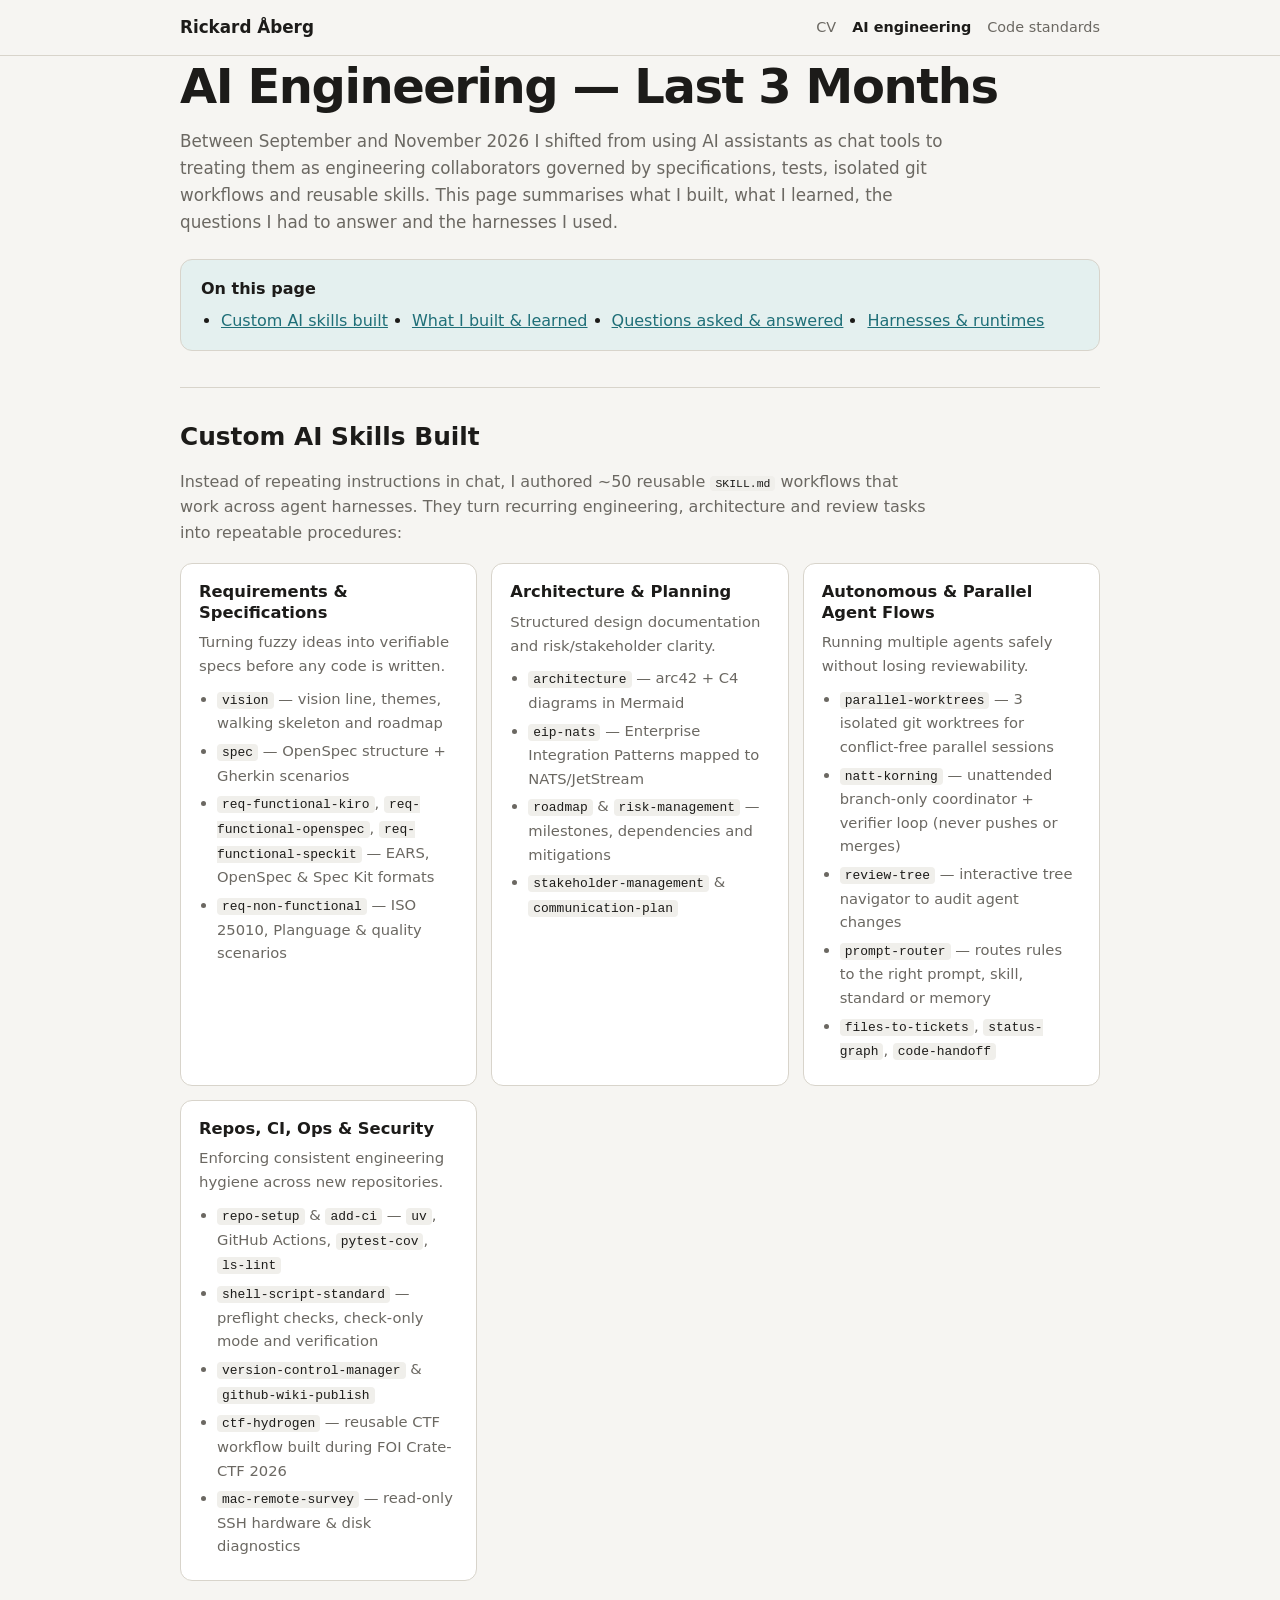
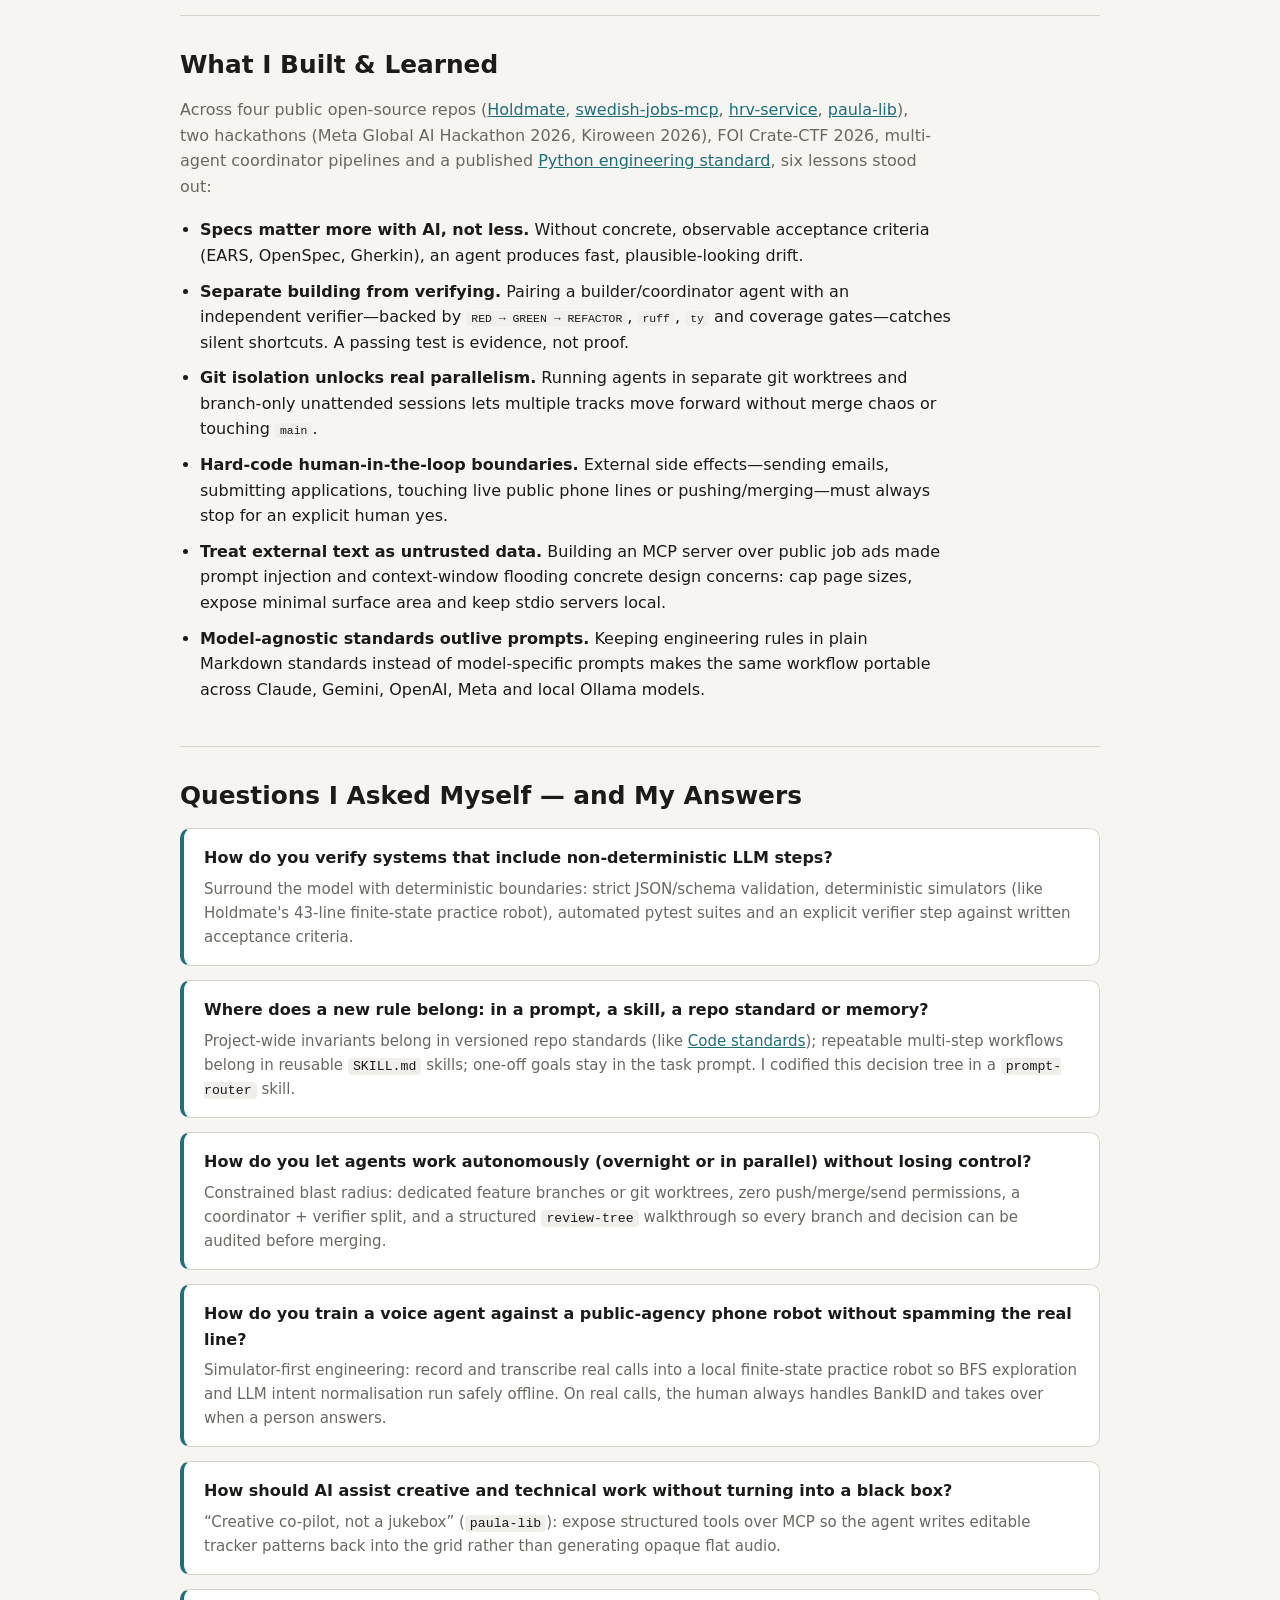
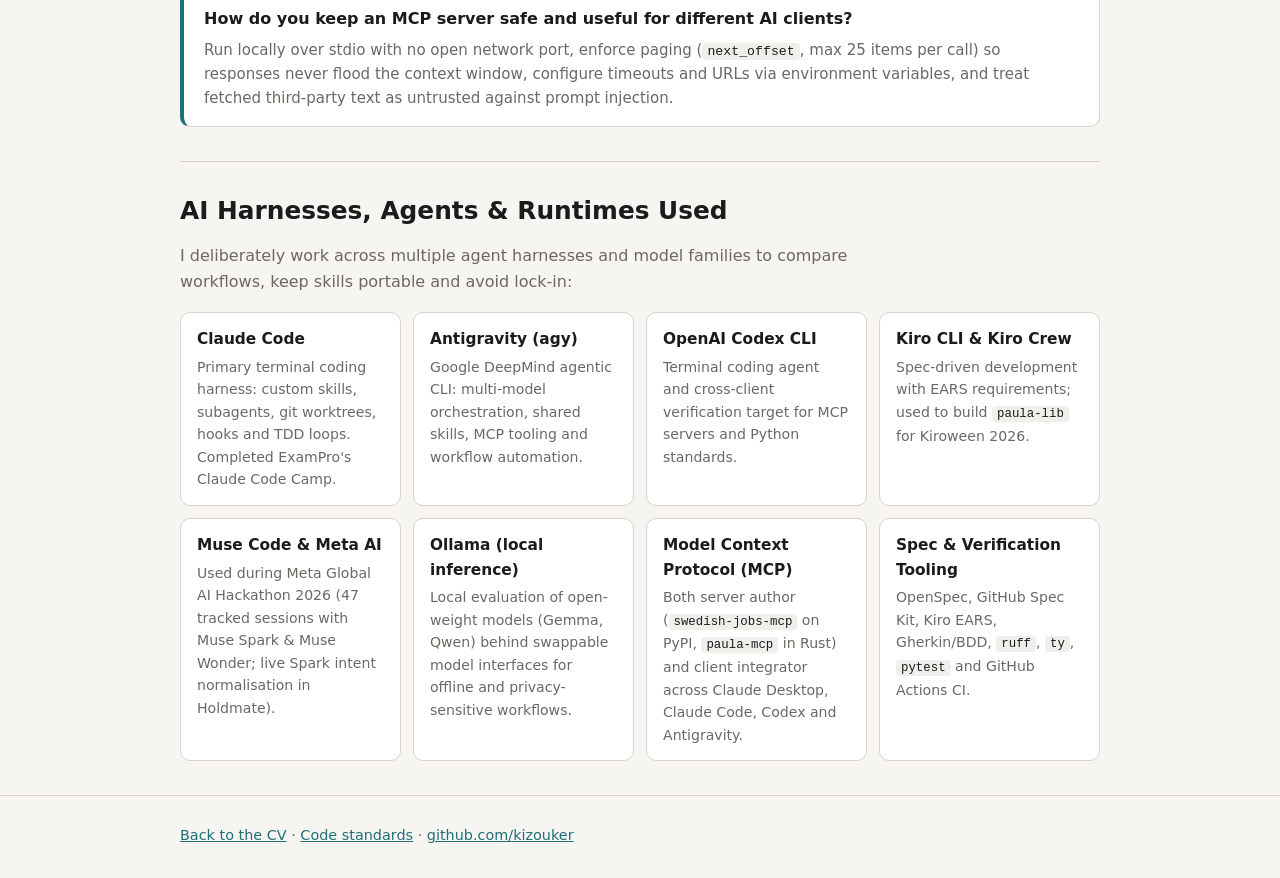
==== ai-engineering.html @ 7596270a "Add AI Engineering page (custom skills, lessons, Q&A, harnesses)" ====
<!doctype html>
<html lang="en">
<head>
<meta charset="utf-8">
<meta name="viewport" content="width=device-width, initial-scale=1">
<title>AI Engineering — Rickard Åberg</title>
<meta name="description" content="Three months of AI-assisted engineering: custom agent skills, projects, lessons learned, key engineering questions and AI harnesses used.">
<style>
  :root { --bg:#f6f5f2; --panel:#fff; --fg:#1c1b19; --muted:#6b6862; --border:#d8d4cb; --accent:#1f6f78; --accent-soft:#e4f0ef; --code:#f0efeb; }
  * { box-sizing:border-box; }
  body { margin:0; background:var(--bg); color:var(--fg); font-family:system-ui,-apple-system,"Segoe UI",sans-serif; line-height:1.6; }
  a { color:var(--accent); }
  .wrap { max-width:960px; margin:0 auto; padding:0 20px; }
  header { border-bottom:1px solid var(--border); }
  header .wrap { display:flex; justify-content:space-between; align-items:center; gap:20px; padding:14px 20px; }
  header strong { font-size:1.05rem; }
  nav { display:flex; gap:16px; flex-wrap:wrap; font-size:.9rem; }
  nav a { color:var(--muted); text-decoration:none; }
  nav a[aria-current="page"] { color:var(--fg); font-weight:600; }
  main { padding:48px 0 64px; }
  h1,h2,h3 { line-height:1.25; }
  h1 { font-size:clamp(2rem,5vw,3rem); margin:0 0 12px; letter-spacing:-.03em; }
  h2 { font-size:1.55rem; margin:0 0 16px; }
  h3 { font-size:1.02rem; margin:0 0 8px; }
  .intro { color:var(--muted); max-width:72ch; font-size:1.05rem; margin:0 0 24px; }
  .toc { background:var(--accent-soft); border:1px solid var(--border); border-radius:12px; padding:16px 20px; margin:0 0 36px; }
  .toc strong { display:block; margin-bottom:6px; }
  .toc ul { margin:0; padding-left:20px; display:flex; gap:8px 24px; flex-wrap:wrap; }
  section { border-top:1px solid var(--border); padding:34px 0; }
  .lead { color:var(--muted); max-width:74ch; margin:0 0 18px; }
  .cards { display:grid; grid-template-columns:repeat(auto-fit,minmax(250px,1fr)); gap:14px; }
  .card { background:var(--panel); border:1px solid var(--border); border-radius:12px; padding:18px; }
  .card p { color:var(--muted); margin:0; font-size:.93rem; }
  .card ul { margin:8px 0 0; padding-left:18px; color:var(--muted); font-size:.92rem; }
  .card li { margin:4px 0; }
  code { background:var(--code); border-radius:4px; padding:1px 5px; font-size:.88em; color:var(--fg); }
  .qa-list { display:grid; gap:14px; }
  .qa { background:var(--panel); border:1px solid var(--border); border-left:4px solid var(--accent); border-radius:10px; padding:16px 20px; }
  .qa .q { font-weight:650; margin:0 0 6px; color:var(--fg); }
  .qa .a { margin:0; color:var(--muted); font-size:.94rem; }
  .harnesses { display:grid; grid-template-columns:repeat(auto-fit,minmax(215px,1fr)); gap:12px; }
  .harness { background:var(--panel); border:1px solid var(--border); border-radius:10px; padding:14px 16px; }
  .harness strong { display:block; font-size:.96rem; margin-bottom:4px; }
  .harness span { color:var(--muted); font-size:.88rem; display:block; }
  .lessons { margin:0; padding-left:20px; max-width:76ch; }
  .lessons li { margin:10px 0; }
  .lessons strong { color:var(--fg); }
  footer { border-top:1px solid var(--border); padding:28px 0 48px; color:var(--muted); font-size:.9rem; }
  @media (max-width:620px) { header .wrap { align-items:flex-start; flex-direction:column; } }
</style>
</head>
<body>
<header>
  <div class="wrap">
    <strong>Rickard Åberg</strong>
    <nav aria-label="Primary navigation">
      <a href="index.html">CV</a>
      <a href="ai-engineering.html" aria-current="page">AI engineering</a>
      <a href="code-standards.html">Code standards</a>
    </nav>
  </div>
</header>

<main class="wrap">
  <h1>AI Engineering — Last 3 Months</h1>
  <p class="intro">Between September and November 2026 I shifted from using AI assistants as chat tools to treating them as engineering collaborators governed by specifications, tests, isolated git workflows and reusable skills. This page summarises what I built, what I learned, the questions I had to answer and the harnesses I used.</p>

  <div class="toc">
    <strong>On this page</strong>
    <ul>
      <li><a href="#skills-built">Custom AI skills built</a></li>
      <li><a href="#built-and-learned">What I built &amp; learned</a></li>
      <li><a href="#questions">Questions asked &amp; answered</a></li>
      <li><a href="#harnesses">Harnesses &amp; runtimes</a></li>
    </ul>
  </div>

  <section id="skills-built">
    <h2>Custom AI Skills Built</h2>
    <p class="lead">Instead of repeating instructions in chat, I authored ~50 reusable <code>SKILL.md</code> workflows that work across agent harnesses. They turn recurring engineering, architecture and review tasks into repeatable procedures:</p>
    <div class="cards">
      <article class="card">
        <h3>Requirements &amp; Specifications</h3>
        <p>Turning fuzzy ideas into verifiable specs before any code is written.</p>
        <ul>
          <li><code>vision</code> — vision line, themes, walking skeleton and roadmap</li>
          <li><code>spec</code> — OpenSpec structure + Gherkin scenarios</li>
          <li><code>req-functional-kiro</code>, <code>req-functional-openspec</code>, <code>req-functional-speckit</code> — EARS, OpenSpec &amp; Spec Kit formats</li>
          <li><code>req-non-functional</code> — ISO 25010, Planguage &amp; quality scenarios</li>
        </ul>
      </article>
      <article class="card">
        <h3>Architecture &amp; Planning</h3>
        <p>Structured design documentation and risk/stakeholder clarity.</p>
        <ul>
          <li><code>architecture</code> — arc42 + C4 diagrams in Mermaid</li>
          <li><code>eip-nats</code> — Enterprise Integration Patterns mapped to NATS/JetStream</li>
          <li><code>roadmap</code> &amp; <code>risk-management</code> — milestones, dependencies and mitigations</li>
          <li><code>stakeholder-management</code> &amp; <code>communication-plan</code></li>
        </ul>
      </article>
      <article class="card">
        <h3>Autonomous &amp; Parallel Agent Flows</h3>
        <p>Running multiple agents safely without losing reviewability.</p>
        <ul>
          <li><code>parallel-worktrees</code> — 3 isolated git worktrees for conflict-free parallel sessions</li>
          <li><code>natt-korning</code> — unattended branch-only coordinator + verifier loop (never pushes or merges)</li>
          <li><code>review-tree</code> — interactive tree navigator to audit agent changes</li>
          <li><code>prompt-router</code> — routes rules to the right prompt, skill, standard or memory</li>
          <li><code>files-to-tickets</code>, <code>status-graph</code>, <code>code-handoff</code></li>
        </ul>
      </article>
      <article class="card">
        <h3>Repos, CI, Ops &amp; Security</h3>
        <p>Enforcing consistent engineering hygiene across new repositories.</p>
        <ul>
          <li><code>repo-setup</code> &amp; <code>add-ci</code> — <code>uv</code>, GitHub Actions, <code>pytest-cov</code>, <code>ls-lint</code></li>
          <li><code>shell-script-standard</code> — preflight checks, check-only mode and verification</li>
          <li><code>version-control-manager</code> &amp; <code>github-wiki-publish</code></li>
          <li><code>ctf-hydrogen</code> — reusable CTF workflow built during FOI Crate-CTF 2026</li>
          <li><code>mac-remote-survey</code> — read-only SSH hardware &amp; disk diagnostics</li>
        </ul>
      </article>
    </div>
  </section>

  <section id="built-and-learned">
    <h2>What I Built &amp; Learned</h2>
    <p class="lead">Across four public open-source repos (<a href="https://github.com/kizouker/adaptive-IVR-agent" target="_blank" rel="noopener">Holdmate</a>, <a href="https://github.com/kizouker/swedish-jobs-mcp" target="_blank" rel="noopener">swedish-jobs-mcp</a>, <a href="https://github.com/kizouker/hrv-service" target="_blank" rel="noopener">hrv-service</a>, <a href="https://github.com/kizouker/paula-lib" target="_blank" rel="noopener">paula-lib</a>), two hackathons (Meta Global AI Hackathon 2026, Kiroween 2026), FOI Crate-CTF 2026, multi-agent coordinator pipelines and a published <a href="code-standards.html">Python engineering standard</a>, six lessons stood out:</p>
    <ul class="lessons">
      <li><strong>Specs matter more with AI, not less.</strong> Without concrete, observable acceptance criteria (EARS, OpenSpec, Gherkin), an agent produces fast, plausible-looking drift.</li>
      <li><strong>Separate building from verifying.</strong> Pairing a builder/coordinator agent with an independent verifier—backed by <code>RED → GREEN → REFACTOR</code>, <code>ruff</code>, <code>ty</code> and coverage gates—catches silent shortcuts. A passing test is evidence, not proof.</li>
      <li><strong>Git isolation unlocks real parallelism.</strong> Running agents in separate git worktrees and branch-only unattended sessions lets multiple tracks move forward without merge chaos or touching <code>main</code>.</li>
      <li><strong>Hard-code human-in-the-loop boundaries.</strong> External side effects—sending emails, submitting applications, touching live public phone lines or pushing/merging—must always stop for an explicit human yes.</li>
      <li><strong>Treat external text as untrusted data.</strong> Building an MCP server over public job ads made prompt injection and context-window flooding concrete design concerns: cap page sizes, expose minimal surface area and keep stdio servers local.</li>
      <li><strong>Model-agnostic standards outlive prompts.</strong> Keeping engineering rules in plain Markdown standards instead of model-specific prompts makes the same workflow portable across Claude, Gemini, OpenAI, Meta and local Ollama models.</li>
    </ul>
  </section>

  <section id="questions">
    <h2>Questions I Asked Myself — and My Answers</h2>
    <div class="qa-list">
      <article class="qa">
        <p class="q">How do you verify systems that include non-deterministic LLM steps?</p>
        <p class="a">Surround the model with deterministic boundaries: strict JSON/schema validation, deterministic simulators (like Holdmate's 43-line finite-state practice robot), automated pytest suites and an explicit verifier step against written acceptance criteria.</p>
      </article>
      <article class="qa">
        <p class="q">Where does a new rule belong: in a prompt, a skill, a repo standard or memory?</p>
        <p class="a">Project-wide invariants belong in versioned repo standards (like <a href="code-standards.html">Code standards</a>); repeatable multi-step workflows belong in reusable <code>SKILL.md</code> skills; one-off goals stay in the task prompt. I codified this decision tree in a <code>prompt-router</code> skill.</p>
      </article>
      <article class="qa">
        <p class="q">How do you let agents work autonomously (overnight or in parallel) without losing control?</p>
        <p class="a">Constrained blast radius: dedicated feature branches or git worktrees, zero push/merge/send permissions, a coordinator + verifier split, and a structured <code>review-tree</code> walkthrough so every branch and decision can be audited before merging.</p>
      </article>
      <article class="qa">
        <p class="q">How do you train a voice agent against a public-agency phone robot without spamming the real line?</p>
        <p class="a">Simulator-first engineering: record and transcribe real calls into a local finite-state practice robot so BFS exploration and LLM intent normalisation run safely offline. On real calls, the human always handles BankID and takes over when a person answers.</p>
      </article>
      <article class="qa">
        <p class="q">How should AI assist creative and technical work without turning into a black box?</p>
        <p class="a">“Creative co-pilot, not a jukebox” (<code>paula-lib</code>): expose structured tools over MCP so the agent writes editable tracker patterns back into the grid rather than generating opaque flat audio.</p>
      </article>
      <article class="qa">
        <p class="q">How do you keep an MCP server safe and useful for different AI clients?</p>
        <p class="a">Run locally over stdio with no open network port, enforce paging (<code>next_offset</code>, max 25 items per call) so responses never flood the context window, configure timeouts and URLs via environment variables, and treat fetched third-party text as untrusted against prompt injection.</p>
      </article>
    </div>
  </section>

  <section id="harnesses">
    <h2>AI Harnesses, Agents &amp; Runtimes Used</h2>
    <p class="lead">I deliberately work across multiple agent harnesses and model families to compare workflows, keep skills portable and avoid lock-in:</p>
    <div class="harnesses">
      <div class="harness"><strong>Claude Code</strong><span>Primary terminal coding harness: custom skills, subagents, git worktrees, hooks and TDD loops. Completed ExamPro's Claude Code Camp.</span></div>
      <div class="harness"><strong>Antigravity (agy)</strong><span>Google DeepMind agentic CLI: multi-model orchestration, shared skills, MCP tooling and workflow automation.</span></div>
      <div class="harness"><strong>OpenAI Codex CLI</strong><span>Terminal coding agent and cross-client verification target for MCP servers and Python standards.</span></div>
      <div class="harness"><strong>Kiro CLI &amp; Kiro Crew</strong><span>Spec-driven development with EARS requirements; used to build <code>paula-lib</code> for Kiroween 2026.</span></div>
      <div class="harness"><strong>Muse Code &amp; Meta AI</strong><span>Used during Meta Global AI Hackathon 2026 (47 tracked sessions with Muse Spark &amp; Muse Wonder; live Spark intent normalisation in Holdmate).</span></div>
      <div class="harness"><strong>Ollama (local inference)</strong><span>Local evaluation of open-weight models (Gemma, Qwen) behind swappable model interfaces for offline and privacy-sensitive workflows.</span></div>
      <div class="harness"><strong>Model Context Protocol (MCP)</strong><span>Both server author (<code>swedish-jobs-mcp</code> on PyPI, <code>paula-mcp</code> in Rust) and client integrator across Claude Desktop, Claude Code, Codex and Antigravity.</span></div>
      <div class="harness"><strong>Spec &amp; Verification Tooling</strong><span>OpenSpec, GitHub Spec Kit, Kiro EARS, Gherkin/BDD, <code>ruff</code>, <code>ty</code>, <code>pytest</code> and GitHub Actions CI.</span></div>
    </div>
  </section>
</main>

<footer>
  <div class="wrap">
    <a href="index.html">Back to the CV</a> · <a href="code-standards.html">Code standards</a> · <a href="https://github.com/kizouker" target="_blank" rel="noopener">github.com/kizouker</a>
  </div>
</footer>
</body>
</html>
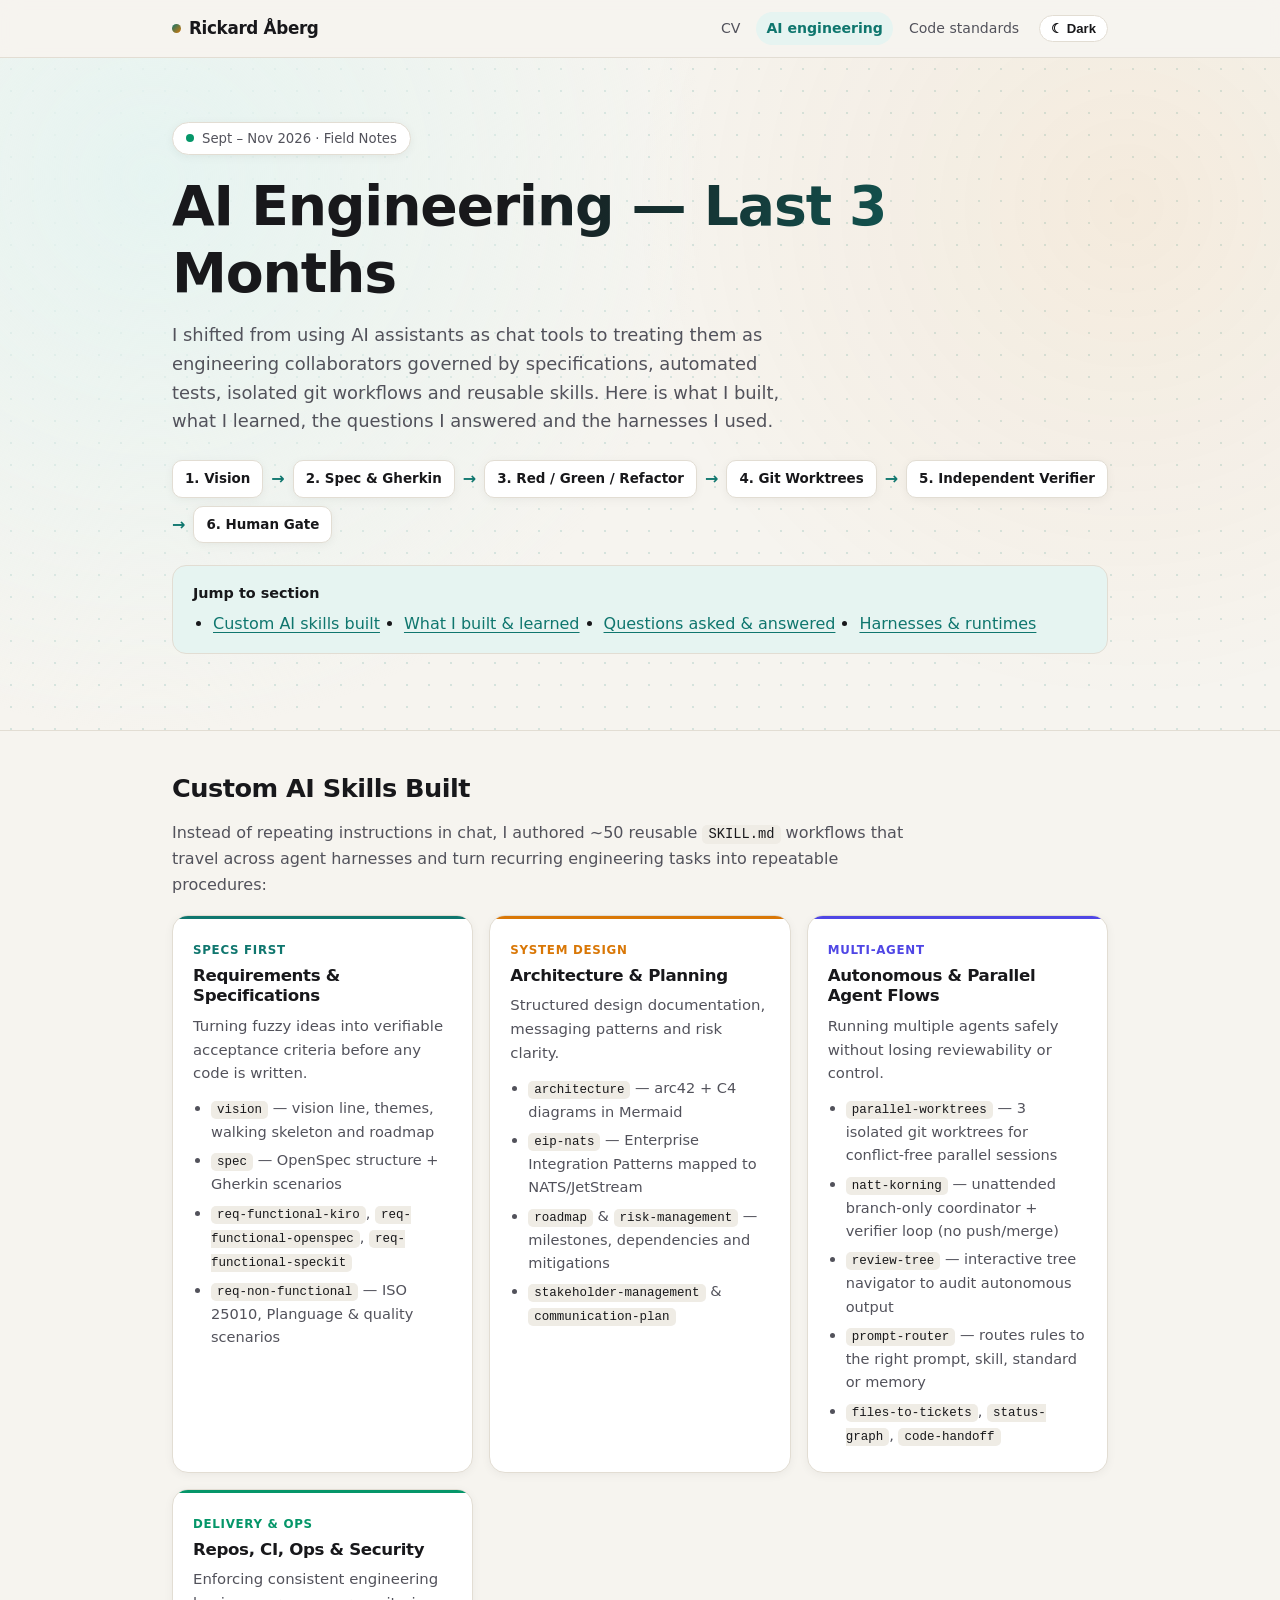
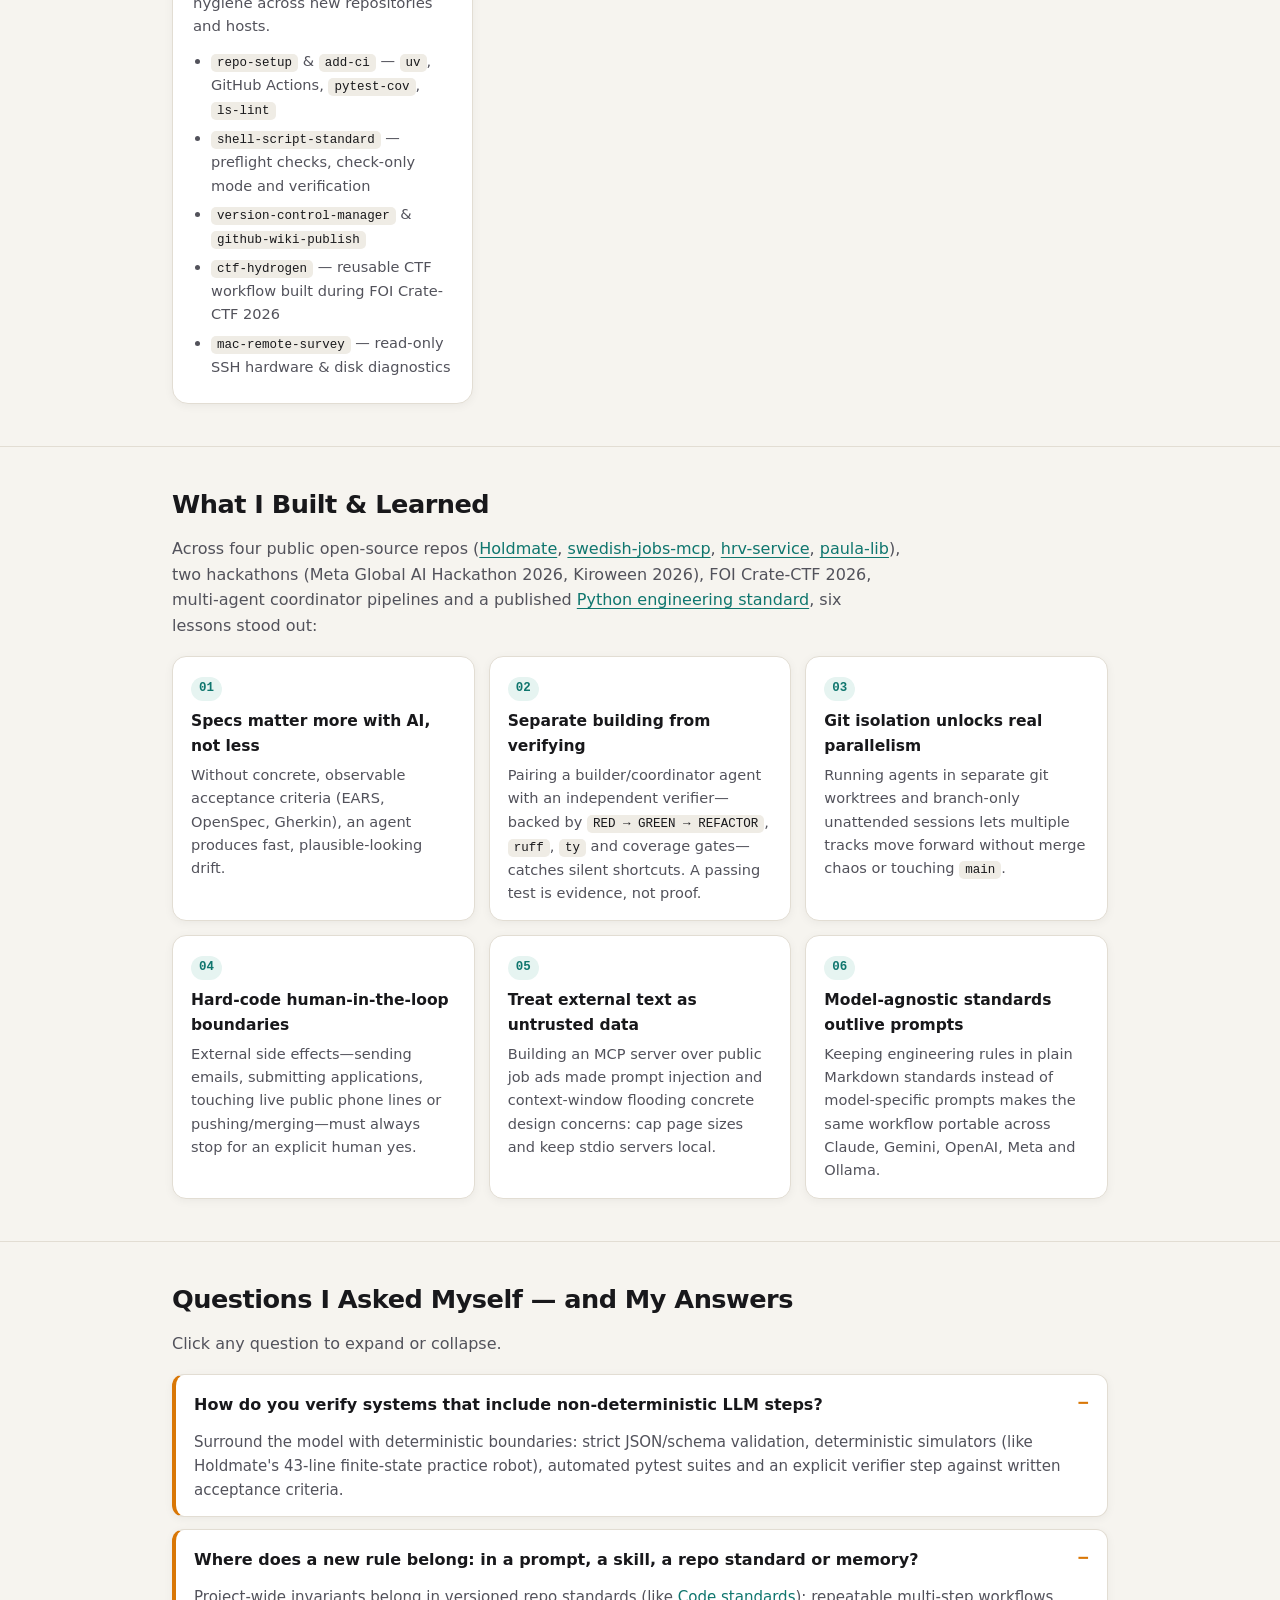
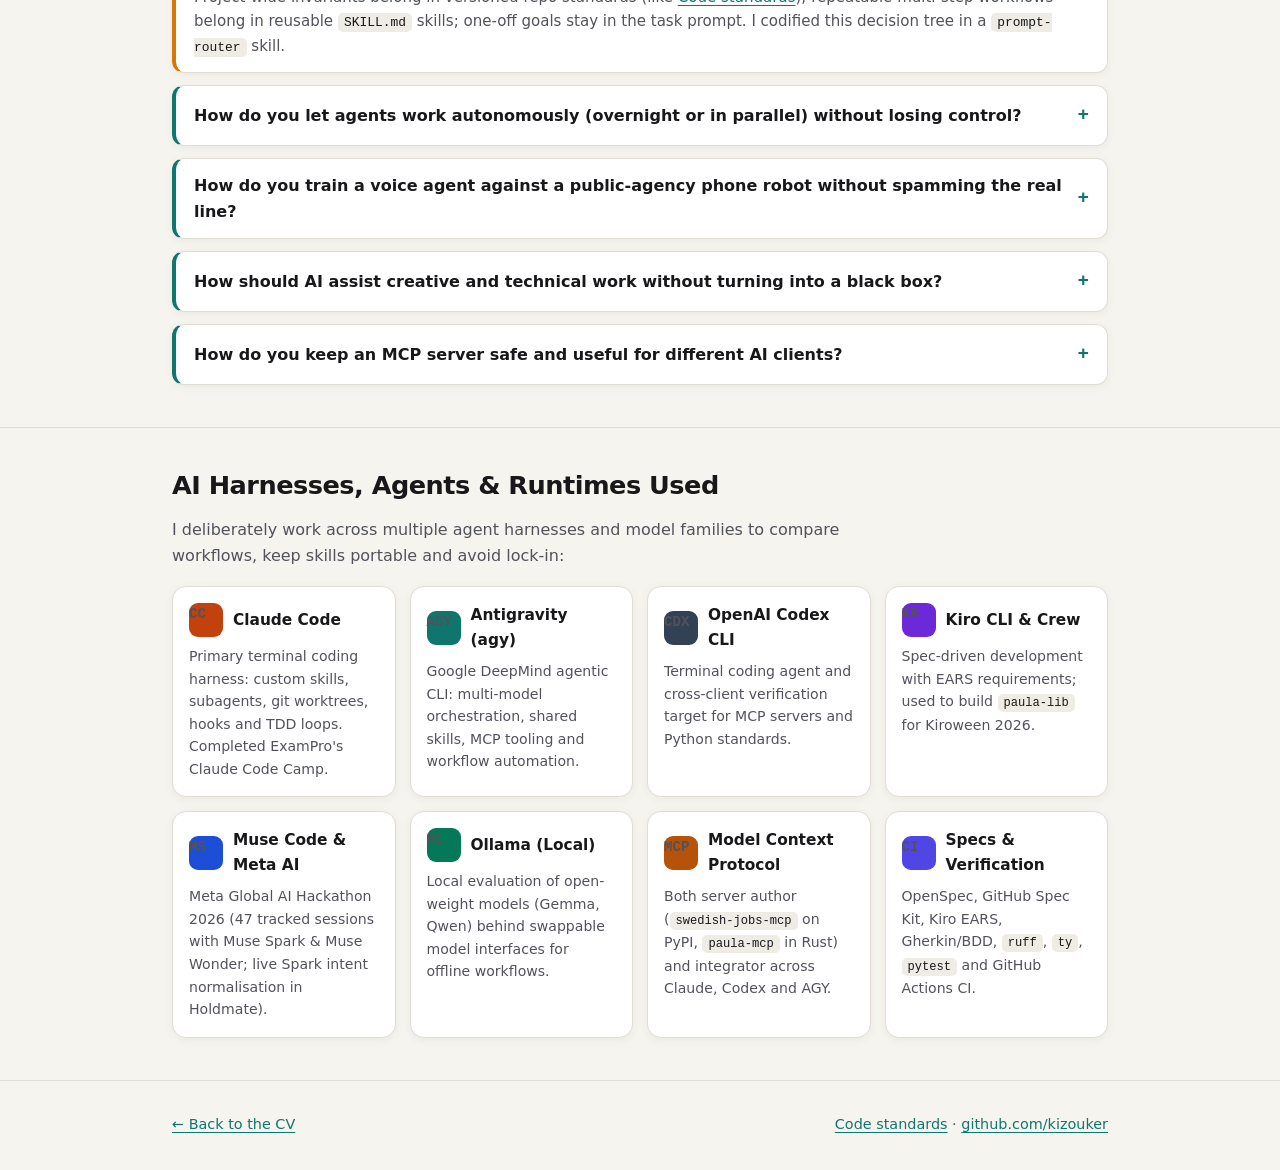
==== commit 7c467cb3: "Refresh Pages layout with shared design system, dark mode, timeline and accordions" ====
--- a/ai-engineering.html
+++ b/ai-engineering.html
@@ -5,187 +5,173 @@
 <meta name="viewport" content="width=device-width, initial-scale=1">
 <title>AI Engineering — Rickard Åberg</title>
 <meta name="description" content="Three months of AI-assisted engineering: custom agent skills, projects, lessons learned, key engineering questions and AI harnesses used.">
-<style>
-  :root { --bg:#f6f5f2; --panel:#fff; --fg:#1c1b19; --muted:#6b6862; --border:#d8d4cb; --accent:#1f6f78; --accent-soft:#e4f0ef; --code:#f0efeb; }
-  * { box-sizing:border-box; }
-  body { margin:0; background:var(--bg); color:var(--fg); font-family:system-ui,-apple-system,"Segoe UI",sans-serif; line-height:1.6; }
-  a { color:var(--accent); }
-  .wrap { max-width:960px; margin:0 auto; padding:0 20px; }
-  header { border-bottom:1px solid var(--border); }
-  header .wrap { display:flex; justify-content:space-between; align-items:center; gap:20px; padding:14px 20px; }
-  header strong { font-size:1.05rem; }
-  nav { display:flex; gap:16px; flex-wrap:wrap; font-size:.9rem; }
-  nav a { color:var(--muted); text-decoration:none; }
-  nav a[aria-current="page"] { color:var(--fg); font-weight:600; }
-  main { padding:48px 0 64px; }
-  h1,h2,h3 { line-height:1.25; }
-  h1 { font-size:clamp(2rem,5vw,3rem); margin:0 0 12px; letter-spacing:-.03em; }
-  h2 { font-size:1.55rem; margin:0 0 16px; }
-  h3 { font-size:1.02rem; margin:0 0 8px; }
-  .intro { color:var(--muted); max-width:72ch; font-size:1.05rem; margin:0 0 24px; }
-  .toc { background:var(--accent-soft); border:1px solid var(--border); border-radius:12px; padding:16px 20px; margin:0 0 36px; }
-  .toc strong { display:block; margin-bottom:6px; }
-  .toc ul { margin:0; padding-left:20px; display:flex; gap:8px 24px; flex-wrap:wrap; }
-  section { border-top:1px solid var(--border); padding:34px 0; }
-  .lead { color:var(--muted); max-width:74ch; margin:0 0 18px; }
-  .cards { display:grid; grid-template-columns:repeat(auto-fit,minmax(250px,1fr)); gap:14px; }
-  .card { background:var(--panel); border:1px solid var(--border); border-radius:12px; padding:18px; }
-  .card p { color:var(--muted); margin:0; font-size:.93rem; }
-  .card ul { margin:8px 0 0; padding-left:18px; color:var(--muted); font-size:.92rem; }
-  .card li { margin:4px 0; }
-  code { background:var(--code); border-radius:4px; padding:1px 5px; font-size:.88em; color:var(--fg); }
-  .qa-list { display:grid; gap:14px; }
-  .qa { background:var(--panel); border:1px solid var(--border); border-left:4px solid var(--accent); border-radius:10px; padding:16px 20px; }
-  .qa .q { font-weight:650; margin:0 0 6px; color:var(--fg); }
-  .qa .a { margin:0; color:var(--muted); font-size:.94rem; }
-  .harnesses { display:grid; grid-template-columns:repeat(auto-fit,minmax(215px,1fr)); gap:12px; }
-  .harness { background:var(--panel); border:1px solid var(--border); border-radius:10px; padding:14px 16px; }
-  .harness strong { display:block; font-size:.96rem; margin-bottom:4px; }
-  .harness span { color:var(--muted); font-size:.88rem; display:block; }
-  .lessons { margin:0; padding-left:20px; max-width:76ch; }
-  .lessons li { margin:10px 0; }
-  .lessons strong { color:var(--fg); }
-  footer { border-top:1px solid var(--border); padding:28px 0 48px; color:var(--muted); font-size:.9rem; }
-  @media (max-width:620px) { header .wrap { align-items:flex-start; flex-direction:column; } }
-</style>
+<link rel="stylesheet" href="style.css">
+<script src="theme.js"></script>
 </head>
 <body>
 <header>
   <div class="wrap">
-    <strong>Rickard Åberg</strong>
+    <a class="brand" href="index.html"><span class="brand-dot" aria-hidden="true"></span>Rickard Åberg</a>
     <nav aria-label="Primary navigation">
       <a href="index.html">CV</a>
       <a href="ai-engineering.html" aria-current="page">AI engineering</a>
       <a href="code-standards.html">Code standards</a>
+      <button id="theme-toggle" class="theme-toggle" type="button">☾ Dark</button>
     </nav>
   </div>
 </header>
 
-<main class="wrap">
-  <h1>AI Engineering — Last 3 Months</h1>
-  <p class="intro">Between September and November 2026 I shifted from using AI assistants as chat tools to treating them as engineering collaborators governed by specifications, tests, isolated git workflows and reusable skills. This page summarises what I built, what I learned, the questions I had to answer and the harnesses I used.</p>
-
-  <div class="toc">
-    <strong>On this page</strong>
-    <ul>
-      <li><a href="#skills-built">Custom AI skills built</a></li>
-      <li><a href="#built-and-learned">What I built &amp; learned</a></li>
-      <li><a href="#questions">Questions asked &amp; answered</a></li>
-      <li><a href="#harnesses">Harnesses &amp; runtimes</a></li>
-    </ul>
-  </div>
+<main>
+  <section class="hero">
+    <div class="wrap">
+      <div class="status-pill"><span class="pulse" aria-hidden="true"></span>Sept – Nov 2026 · Field Notes</div>
+      <h1>AI Engineering — Last 3 Months</h1>
+      <p class="intro">I shifted from using AI assistants as chat tools to treating them as engineering collaborators governed by specifications, automated tests, isolated git workflows and reusable skills. Here is what I built, what I learned, the questions I answered and the harnesses I used.</p>
+      <div class="flow" aria-label="AI engineering workflow">
+        <span class="flow-step">1. Vision</span><span class="flow-arrow">→</span>
+        <span class="flow-step">2. Spec &amp; Gherkin</span><span class="flow-arrow">→</span>
+        <span class="flow-step">3. Red / Green / Refactor</span><span class="flow-arrow">→</span>
+        <span class="flow-step">4. Git Worktrees</span><span class="flow-arrow">→</span>
+        <span class="flow-step">5. Independent Verifier</span><span class="flow-arrow">→</span>
+        <span class="flow-step">6. Human Gate</span>
+      </div>
+      <div class="toc">
+        <strong>Jump to section</strong>
+        <ul>
+          <li><a href="#skills-built">Custom AI skills built</a></li>
+          <li><a href="#built-and-learned">What I built &amp; learned</a></li>
+          <li><a href="#questions">Questions asked &amp; answered</a></li>
+          <li><a href="#harnesses">Harnesses &amp; runtimes</a></li>
+        </ul>
+      </div>
+    </div>
+  </section>
 
   <section id="skills-built">
-    <h2>Custom AI Skills Built</h2>
-    <p class="lead">Instead of repeating instructions in chat, I authored ~50 reusable <code>SKILL.md</code> workflows that work across agent harnesses. They turn recurring engineering, architecture and review tasks into repeatable procedures:</p>
-    <div class="cards">
-      <article class="card">
-        <h3>Requirements &amp; Specifications</h3>
-        <p>Turning fuzzy ideas into verifiable specs before any code is written.</p>
-        <ul>
-          <li><code>vision</code> — vision line, themes, walking skeleton and roadmap</li>
-          <li><code>spec</code> — OpenSpec structure + Gherkin scenarios</li>
-          <li><code>req-functional-kiro</code>, <code>req-functional-openspec</code>, <code>req-functional-speckit</code> — EARS, OpenSpec &amp; Spec Kit formats</li>
-          <li><code>req-non-functional</code> — ISO 25010, Planguage &amp; quality scenarios</li>
-        </ul>
-      </article>
-      <article class="card">
-        <h3>Architecture &amp; Planning</h3>
-        <p>Structured design documentation and risk/stakeholder clarity.</p>
-        <ul>
-          <li><code>architecture</code> — arc42 + C4 diagrams in Mermaid</li>
-          <li><code>eip-nats</code> — Enterprise Integration Patterns mapped to NATS/JetStream</li>
-          <li><code>roadmap</code> &amp; <code>risk-management</code> — milestones, dependencies and mitigations</li>
-          <li><code>stakeholder-management</code> &amp; <code>communication-plan</code></li>
-        </ul>
-      </article>
-      <article class="card">
-        <h3>Autonomous &amp; Parallel Agent Flows</h3>
-        <p>Running multiple agents safely without losing reviewability.</p>
-        <ul>
-          <li><code>parallel-worktrees</code> — 3 isolated git worktrees for conflict-free parallel sessions</li>
-          <li><code>natt-korning</code> — unattended branch-only coordinator + verifier loop (never pushes or merges)</li>
-          <li><code>review-tree</code> — interactive tree navigator to audit agent changes</li>
-          <li><code>prompt-router</code> — routes rules to the right prompt, skill, standard or memory</li>
-          <li><code>files-to-tickets</code>, <code>status-graph</code>, <code>code-handoff</code></li>
-        </ul>
-      </article>
-      <article class="card">
-        <h3>Repos, CI, Ops &amp; Security</h3>
-        <p>Enforcing consistent engineering hygiene across new repositories.</p>
-        <ul>
-          <li><code>repo-setup</code> &amp; <code>add-ci</code> — <code>uv</code>, GitHub Actions, <code>pytest-cov</code>, <code>ls-lint</code></li>
-          <li><code>shell-script-standard</code> — preflight checks, check-only mode and verification</li>
-          <li><code>version-control-manager</code> &amp; <code>github-wiki-publish</code></li>
-          <li><code>ctf-hydrogen</code> — reusable CTF workflow built during FOI Crate-CTF 2026</li>
-          <li><code>mac-remote-survey</code> — read-only SSH hardware &amp; disk diagnostics</li>
-        </ul>
-      </article>
+    <div class="wrap">
+      <h2>Custom AI Skills Built</h2>
+      <p class="lead">Instead of repeating instructions in chat, I authored ~50 reusable <code>SKILL.md</code> workflows that travel across agent harnesses and turn recurring engineering tasks into repeatable procedures:</p>
+      <div class="cards two">
+        <article class="card">
+          <span class="eyebrow">Specs First</span>
+          <h3>Requirements &amp; Specifications</h3>
+          <p>Turning fuzzy ideas into verifiable acceptance criteria before any code is written.</p>
+          <ul>
+            <li><code>vision</code> — vision line, themes, walking skeleton and roadmap</li>
+            <li><code>spec</code> — OpenSpec structure + Gherkin scenarios</li>
+            <li><code>req-functional-kiro</code>, <code>req-functional-openspec</code>, <code>req-functional-speckit</code></li>
+            <li><code>req-non-functional</code> — ISO 25010, Planguage &amp; quality scenarios</li>
+          </ul>
+        </article>
+        <article class="card amber">
+          <span class="eyebrow">System Design</span>
+          <h3>Architecture &amp; Planning</h3>
+          <p>Structured design documentation, messaging patterns and risk clarity.</p>
+          <ul>
+            <li><code>architecture</code> — arc42 + C4 diagrams in Mermaid</li>
+            <li><code>eip-nats</code> — Enterprise Integration Patterns mapped to NATS/JetStream</li>
+            <li><code>roadmap</code> &amp; <code>risk-management</code> — milestones, dependencies and mitigations</li>
+            <li><code>stakeholder-management</code> &amp; <code>communication-plan</code></li>
+          </ul>
+        </article>
+        <article class="card indigo">
+          <span class="eyebrow">Multi-Agent</span>
+          <h3>Autonomous &amp; Parallel Agent Flows</h3>
+          <p>Running multiple agents safely without losing reviewability or control.</p>
+          <ul>
+            <li><code>parallel-worktrees</code> — 3 isolated git worktrees for conflict-free parallel sessions</li>
+            <li><code>natt-korning</code> — unattended branch-only coordinator + verifier loop (no push/merge)</li>
+            <li><code>review-tree</code> — interactive tree navigator to audit autonomous output</li>
+            <li><code>prompt-router</code> — routes rules to the right prompt, skill, standard or memory</li>
+            <li><code>files-to-tickets</code>, <code>status-graph</code>, <code>code-handoff</code></li>
+          </ul>
+        </article>
+        <article class="card emerald">
+          <span class="eyebrow">Delivery &amp; Ops</span>
+          <h3>Repos, CI, Ops &amp; Security</h3>
+          <p>Enforcing consistent engineering hygiene across new repositories and hosts.</p>
+          <ul>
+            <li><code>repo-setup</code> &amp; <code>add-ci</code> — <code>uv</code>, GitHub Actions, <code>pytest-cov</code>, <code>ls-lint</code></li>
+            <li><code>shell-script-standard</code> — preflight checks, check-only mode and verification</li>
+            <li><code>version-control-manager</code> &amp; <code>github-wiki-publish</code></li>
+            <li><code>ctf-hydrogen</code> — reusable CTF workflow built during FOI Crate-CTF 2026</li>
+            <li><code>mac-remote-survey</code> — read-only SSH hardware &amp; disk diagnostics</li>
+          </ul>
+        </article>
+      </div>
     </div>
   </section>
 
   <section id="built-and-learned">
-    <h2>What I Built &amp; Learned</h2>
-    <p class="lead">Across four public open-source repos (<a href="https://github.com/kizouker/adaptive-IVR-agent" target="_blank" rel="noopener">Holdmate</a>, <a href="https://github.com/kizouker/swedish-jobs-mcp" target="_blank" rel="noopener">swedish-jobs-mcp</a>, <a href="https://github.com/kizouker/hrv-service" target="_blank" rel="noopener">hrv-service</a>, <a href="https://github.com/kizouker/paula-lib" target="_blank" rel="noopener">paula-lib</a>), two hackathons (Meta Global AI Hackathon 2026, Kiroween 2026), FOI Crate-CTF 2026, multi-agent coordinator pipelines and a published <a href="code-standards.html">Python engineering standard</a>, six lessons stood out:</p>
-    <ul class="lessons">
-      <li><strong>Specs matter more with AI, not less.</strong> Without concrete, observable acceptance criteria (EARS, OpenSpec, Gherkin), an agent produces fast, plausible-looking drift.</li>
-      <li><strong>Separate building from verifying.</strong> Pairing a builder/coordinator agent with an independent verifier—backed by <code>RED → GREEN → REFACTOR</code>, <code>ruff</code>, <code>ty</code> and coverage gates—catches silent shortcuts. A passing test is evidence, not proof.</li>
-      <li><strong>Git isolation unlocks real parallelism.</strong> Running agents in separate git worktrees and branch-only unattended sessions lets multiple tracks move forward without merge chaos or touching <code>main</code>.</li>
-      <li><strong>Hard-code human-in-the-loop boundaries.</strong> External side effects—sending emails, submitting applications, touching live public phone lines or pushing/merging—must always stop for an explicit human yes.</li>
-      <li><strong>Treat external text as untrusted data.</strong> Building an MCP server over public job ads made prompt injection and context-window flooding concrete design concerns: cap page sizes, expose minimal surface area and keep stdio servers local.</li>
-      <li><strong>Model-agnostic standards outlive prompts.</strong> Keeping engineering rules in plain Markdown standards instead of model-specific prompts makes the same workflow portable across Claude, Gemini, OpenAI, Meta and local Ollama models.</li>
-    </ul>
+    <div class="wrap">
+      <h2>What I Built &amp; Learned</h2>
+      <p class="lead">Across four public open-source repos (<a href="https://github.com/kizouker/adaptive-IVR-agent" target="_blank" rel="noopener">Holdmate</a>, <a href="https://github.com/kizouker/swedish-jobs-mcp" target="_blank" rel="noopener">swedish-jobs-mcp</a>, <a href="https://github.com/kizouker/hrv-service" target="_blank" rel="noopener">hrv-service</a>, <a href="https://github.com/kizouker/paula-lib" target="_blank" rel="noopener">paula-lib</a>), two hackathons (Meta Global AI Hackathon 2026, Kiroween 2026), FOI Crate-CTF 2026, multi-agent coordinator pipelines and a published <a href="code-standards.html">Python engineering standard</a>, six lessons stood out:</p>
+      <div class="lesson-grid">
+        <div class="lesson"><span class="lesson-num">01</span><strong>Specs matter more with AI, not less</strong><p>Without concrete, observable acceptance criteria (EARS, OpenSpec, Gherkin), an agent produces fast, plausible-looking drift.</p></div>
+        <div class="lesson"><span class="lesson-num">02</span><strong>Separate building from verifying</strong><p>Pairing a builder/coordinator agent with an independent verifier—backed by <code>RED → GREEN → REFACTOR</code>, <code>ruff</code>, <code>ty</code> and coverage gates—catches silent shortcuts. A passing test is evidence, not proof.</p></div>
+        <div class="lesson"><span class="lesson-num">03</span><strong>Git isolation unlocks real parallelism</strong><p>Running agents in separate git worktrees and branch-only unattended sessions lets multiple tracks move forward without merge chaos or touching <code>main</code>.</p></div>
+        <div class="lesson"><span class="lesson-num">04</span><strong>Hard-code human-in-the-loop boundaries</strong><p>External side effects—sending emails, submitting applications, touching live public phone lines or pushing/merging—must always stop for an explicit human yes.</p></div>
+        <div class="lesson"><span class="lesson-num">05</span><strong>Treat external text as untrusted data</strong><p>Building an MCP server over public job ads made prompt injection and context-window flooding concrete design concerns: cap page sizes and keep stdio servers local.</p></div>
+        <div class="lesson"><span class="lesson-num">06</span><strong>Model-agnostic standards outlive prompts</strong><p>Keeping engineering rules in plain Markdown standards instead of model-specific prompts makes the same workflow portable across Claude, Gemini, OpenAI, Meta and Ollama.</p></div>
+      </div>
+    </div>
   </section>
 
   <section id="questions">
-    <h2>Questions I Asked Myself — and My Answers</h2>
-    <div class="qa-list">
-      <article class="qa">
-        <p class="q">How do you verify systems that include non-deterministic LLM steps?</p>
-        <p class="a">Surround the model with deterministic boundaries: strict JSON/schema validation, deterministic simulators (like Holdmate's 43-line finite-state practice robot), automated pytest suites and an explicit verifier step against written acceptance criteria.</p>
-      </article>
-      <article class="qa">
-        <p class="q">Where does a new rule belong: in a prompt, a skill, a repo standard or memory?</p>
-        <p class="a">Project-wide invariants belong in versioned repo standards (like <a href="code-standards.html">Code standards</a>); repeatable multi-step workflows belong in reusable <code>SKILL.md</code> skills; one-off goals stay in the task prompt. I codified this decision tree in a <code>prompt-router</code> skill.</p>
-      </article>
-      <article class="qa">
-        <p class="q">How do you let agents work autonomously (overnight or in parallel) without losing control?</p>
-        <p class="a">Constrained blast radius: dedicated feature branches or git worktrees, zero push/merge/send permissions, a coordinator + verifier split, and a structured <code>review-tree</code> walkthrough so every branch and decision can be audited before merging.</p>
-      </article>
-      <article class="qa">
-        <p class="q">How do you train a voice agent against a public-agency phone robot without spamming the real line?</p>
-        <p class="a">Simulator-first engineering: record and transcribe real calls into a local finite-state practice robot so BFS exploration and LLM intent normalisation run safely offline. On real calls, the human always handles BankID and takes over when a person answers.</p>
-      </article>
-      <article class="qa">
-        <p class="q">How should AI assist creative and technical work without turning into a black box?</p>
-        <p class="a">“Creative co-pilot, not a jukebox” (<code>paula-lib</code>): expose structured tools over MCP so the agent writes editable tracker patterns back into the grid rather than generating opaque flat audio.</p>
-      </article>
-      <article class="qa">
-        <p class="q">How do you keep an MCP server safe and useful for different AI clients?</p>
-        <p class="a">Run locally over stdio with no open network port, enforce paging (<code>next_offset</code>, max 25 items per call) so responses never flood the context window, configure timeouts and URLs via environment variables, and treat fetched third-party text as untrusted against prompt injection.</p>
-      </article>
+    <div class="wrap">
+      <h2>Questions I Asked Myself — and My Answers</h2>
+      <p class="lead">Click any question to expand or collapse.</p>
+      <div class="qa-list">
+        <details class="qa" open>
+          <summary>How do you verify systems that include non-deterministic LLM steps?</summary>
+          <p class="a">Surround the model with deterministic boundaries: strict JSON/schema validation, deterministic simulators (like Holdmate's 43-line finite-state practice robot), automated pytest suites and an explicit verifier step against written acceptance criteria.</p>
+        </details>
+        <details class="qa" open>
+          <summary>Where does a new rule belong: in a prompt, a skill, a repo standard or memory?</summary>
+          <p class="a">Project-wide invariants belong in versioned repo standards (like <a href="code-standards.html">Code standards</a>); repeatable multi-step workflows belong in reusable <code>SKILL.md</code> skills; one-off goals stay in the task prompt. I codified this decision tree in a <code>prompt-router</code> skill.</p>
+        </details>
+        <details class="qa">
+          <summary>How do you let agents work autonomously (overnight or in parallel) without losing control?</summary>
+          <p class="a">Constrained blast radius: dedicated feature branches or git worktrees, zero push/merge/send permissions, a coordinator + verifier split, and a structured <code>review-tree</code> walkthrough so every branch and decision can be audited before merging.</p>
+        </details>
+        <details class="qa">
+          <summary>How do you train a voice agent against a public-agency phone robot without spamming the real line?</summary>
+          <p class="a">Simulator-first engineering: record and transcribe real calls into a local finite-state practice robot so BFS exploration and LLM intent normalisation run safely offline. On real calls, the human always handles BankID and takes over when a person answers.</p>
+        </details>
+        <details class="qa">
+          <summary>How should AI assist creative and technical work without turning into a black box?</summary>
+          <p class="a">“Creative co-pilot, not a jukebox” (<code>paula-lib</code>): expose structured tools over MCP so the agent writes editable tracker patterns back into the grid rather than generating opaque flat audio.</p>
+        </details>
+        <details class="qa">
+          <summary>How do you keep an MCP server safe and useful for different AI clients?</summary>
+          <p class="a">Run locally over stdio with no open network port, enforce paging (<code>next_offset</code>, max 25 items per call) so responses never flood the context window, configure timeouts and URLs via environment variables, and treat fetched third-party text as untrusted against prompt injection.</p>
+        </details>
+      </div>
     </div>
   </section>
 
   <section id="harnesses">
-    <h2>AI Harnesses, Agents &amp; Runtimes Used</h2>
-    <p class="lead">I deliberately work across multiple agent harnesses and model families to compare workflows, keep skills portable and avoid lock-in:</p>
-    <div class="harnesses">
-      <div class="harness"><strong>Claude Code</strong><span>Primary terminal coding harness: custom skills, subagents, git worktrees, hooks and TDD loops. Completed ExamPro's Claude Code Camp.</span></div>
-      <div class="harness"><strong>Antigravity (agy)</strong><span>Google DeepMind agentic CLI: multi-model orchestration, shared skills, MCP tooling and workflow automation.</span></div>
-      <div class="harness"><strong>OpenAI Codex CLI</strong><span>Terminal coding agent and cross-client verification target for MCP servers and Python standards.</span></div>
-      <div class="harness"><strong>Kiro CLI &amp; Kiro Crew</strong><span>Spec-driven development with EARS requirements; used to build <code>paula-lib</code> for Kiroween 2026.</span></div>
-      <div class="harness"><strong>Muse Code &amp; Meta AI</strong><span>Used during Meta Global AI Hackathon 2026 (47 tracked sessions with Muse Spark &amp; Muse Wonder; live Spark intent normalisation in Holdmate).</span></div>
-      <div class="harness"><strong>Ollama (local inference)</strong><span>Local evaluation of open-weight models (Gemma, Qwen) behind swappable model interfaces for offline and privacy-sensitive workflows.</span></div>
-      <div class="harness"><strong>Model Context Protocol (MCP)</strong><span>Both server author (<code>swedish-jobs-mcp</code> on PyPI, <code>paula-mcp</code> in Rust) and client integrator across Claude Desktop, Claude Code, Codex and Antigravity.</span></div>
-      <div class="harness"><strong>Spec &amp; Verification Tooling</strong><span>OpenSpec, GitHub Spec Kit, Kiro EARS, Gherkin/BDD, <code>ruff</code>, <code>ty</code>, <code>pytest</code> and GitHub Actions CI.</span></div>
+    <div class="wrap">
+      <h2>AI Harnesses, Agents &amp; Runtimes Used</h2>
+      <p class="lead">I deliberately work across multiple agent harnesses and model families to compare workflows, keep skills portable and avoid lock-in:</p>
+      <div class="harnesses">
+        <div class="harness"><div class="harness-head"><span class="badge" style="--badge-bg:#c2410c">CC</span><strong>Claude Code</strong></div><span>Primary terminal coding harness: custom skills, subagents, git worktrees, hooks and TDD loops. Completed ExamPro's Claude Code Camp.</span></div>
+        <div class="harness"><div class="harness-head"><span class="badge" style="--badge-bg:#0f766e">AGY</span><strong>Antigravity (agy)</strong></div><span>Google DeepMind agentic CLI: multi-model orchestration, shared skills, MCP tooling and workflow automation.</span></div>
+        <div class="harness"><div class="harness-head"><span class="badge" style="--badge-bg:#334155">CDX</span><strong>OpenAI Codex CLI</strong></div><span>Terminal coding agent and cross-client verification target for MCP servers and Python standards.</span></div>
+        <div class="harness"><div class="harness-head"><span class="badge" style="--badge-bg:#6d28d9">KR</span><strong>Kiro CLI &amp; Crew</strong></div><span>Spec-driven development with EARS requirements; used to build <code>paula-lib</code> for Kiroween 2026.</span></div>
+        <div class="harness"><div class="harness-head"><span class="badge" style="--badge-bg:#1d4ed8">MS</span><strong>Muse Code &amp; Meta AI</strong></div><span>Meta Global AI Hackathon 2026 (47 tracked sessions with Muse Spark &amp; Muse Wonder; live Spark intent normalisation in Holdmate).</span></div>
+        <div class="harness"><div class="harness-head"><span class="badge" style="--badge-bg:#047857">OL</span><strong>Ollama (Local)</strong></div><span>Local evaluation of open-weight models (Gemma, Qwen) behind swappable model interfaces for offline workflows.</span></div>
+        <div class="harness"><div class="harness-head"><span class="badge" style="--badge-bg:#b45309">MCP</span><strong>Model Context Protocol</strong></div><span>Both server author (<code>swedish-jobs-mcp</code> on PyPI, <code>paula-mcp</code> in Rust) and integrator across Claude, Codex and AGY.</span></div>
+        <div class="harness"><div class="harness-head"><span class="badge" style="--badge-bg:#4f46e5">CI</span><strong>Specs &amp; Verification</strong></div><span>OpenSpec, GitHub Spec Kit, Kiro EARS, Gherkin/BDD, <code>ruff</code>, <code>ty</code>, <code>pytest</code> and GitHub Actions CI.</span></div>
+      </div>
     </div>
   </section>
 </main>
 
 <footer>
   <div class="wrap">
-    <a href="index.html">Back to the CV</a> · <a href="code-standards.html">Code standards</a> · <a href="https://github.com/kizouker" target="_blank" rel="noopener">github.com/kizouker</a>
+    <span><a href="index.html">← Back to the CV</a></span>
+    <span><a href="code-standards.html">Code standards</a> · <a href="https://github.com/kizouker" target="_blank" rel="noopener">github.com/kizouker</a></span>
   </div>
 </footer>
 </body>
--- a/style.css
+++ b/style.css
@@ -0,0 +1,556 @@
+:root {
+  --bg: #f6f4ef;
+  --bg-elev: #ffffff;
+  --fg: #18181b;
+  --muted: #52525b;
+  --border: #e2ddd3;
+  --accent: #0f766e;
+  --accent-2: #d97706;
+  --accent-3: #4f46e5;
+  --accent-4: #059669;
+  --accent-soft: #e6f4f1;
+  --code: #efece5;
+  --shadow: 0 2px 10px rgba(24, 24, 27, 0.05);
+  --shadow-hover: 0 12px 28px rgba(15, 118, 110, 0.13);
+  --grid-dot: rgba(15, 118, 110, 0.14);
+  --header-bg: rgba(246, 244, 239, 0.84);
+}
+
+:root[data-theme="dark"] {
+  --bg: #0d1117;
+  --bg-elev: #161b22;
+  --fg: #f0f6fc;
+  --muted: #9ca3af;
+  --border: #2a313c;
+  --accent: #2dd4bf;
+  --accent-2: #fbbf24;
+  --accent-3: #818cf8;
+  --accent-4: #34d399;
+  --accent-soft: rgba(45, 212, 191, 0.12);
+  --code: #21262d;
+  --shadow: 0 2px 12px rgba(0, 0, 0, 0.35);
+  --shadow-hover: 0 14px 32px rgba(45, 212, 191, 0.14);
+  --grid-dot: rgba(45, 212, 191, 0.16);
+  --header-bg: rgba(13, 17, 23, 0.84);
+}
+
+* { box-sizing: border-box; }
+html { scroll-behavior: smooth; }
+body {
+  margin: 0;
+  background: var(--bg);
+  color: var(--fg);
+  font-family: system-ui, -apple-system, "Segoe UI", Roboto, sans-serif;
+  line-height: 1.6;
+  transition: background-color 0.2s ease, color 0.2s ease;
+}
+a { color: var(--accent); text-underline-offset: 3px; }
+a:hover { opacity: 0.85; }
+code {
+  background: var(--code);
+  border-radius: 5px;
+  padding: 2px 6px;
+  font-family: ui-monospace, SFMono-Regular, Menlo, Monaco, Consolas, monospace;
+  font-size: 0.86em;
+  color: var(--fg);
+}
+pre {
+  background: var(--code);
+  border: 1px solid var(--border);
+  border-radius: 10px;
+  padding: 14px 16px;
+  overflow: auto;
+}
+pre code { background: transparent; padding: 0; }
+
+.wrap { max-width: 980px; margin: 0 auto; padding: 0 22px; }
+
+/* Sticky glass header */
+header {
+  position: sticky;
+  top: 0;
+  z-index: 20;
+  background: var(--header-bg);
+  backdrop-filter: blur(10px);
+  -webkit-backdrop-filter: blur(10px);
+  border-bottom: 1px solid var(--border);
+}
+header .wrap {
+  display: flex;
+  justify-content: space-between;
+  align-items: center;
+  gap: 16px;
+  padding: 12px 22px;
+}
+.brand {
+  font-weight: 750;
+  font-size: 1.05rem;
+  color: var(--fg);
+  text-decoration: none;
+  letter-spacing: -0.02em;
+  display: inline-flex;
+  align-items: center;
+  gap: 8px;
+}
+.brand-dot {
+  width: 9px;
+  height: 9px;
+  border-radius: 50%;
+  background: linear-gradient(135deg, var(--accent), var(--accent-2));
+}
+nav {
+  display: flex;
+  align-items: center;
+  gap: 6px;
+  flex-wrap: wrap;
+  font-size: 0.88rem;
+}
+nav a {
+  color: var(--muted);
+  text-decoration: none;
+  padding: 5px 10px;
+  border-radius: 999px;
+  transition: background-color 0.15s ease, color 0.15s ease;
+}
+nav a:hover { background: var(--accent-soft); color: var(--fg); opacity: 1; }
+nav a[aria-current="page"] {
+  background: var(--accent-soft);
+  color: var(--accent);
+  font-weight: 650;
+}
+.theme-toggle {
+  border: 1px solid var(--border);
+  background: var(--bg-elev);
+  color: var(--fg);
+  border-radius: 999px;
+  padding: 5px 11px;
+  font-size: 0.82rem;
+  font-weight: 600;
+  cursor: pointer;
+  margin-left: 4px;
+  transition: border-color 0.15s ease, transform 0.15s ease;
+}
+.theme-toggle:hover { border-color: var(--accent); transform: translateY(-1px); }
+
+/* Hero */
+.hero {
+  position: relative;
+  padding: 64px 0 46px;
+  border-top: 0;
+  background-image:
+    radial-gradient(circle at 12% 18%, var(--accent-soft), transparent 44%),
+    radial-gradient(circle at 88% 22%, rgba(217, 119, 6, 0.08), transparent 40%),
+    radial-gradient(var(--grid-dot) 1px, transparent 1px);
+  background-size: auto, auto, 22px 22px;
+}
+.status-pill {
+  display: inline-flex;
+  align-items: center;
+  gap: 8px;
+  background: var(--bg-elev);
+  border: 1px solid var(--border);
+  border-radius: 999px;
+  padding: 5px 13px;
+  font-size: 0.83rem;
+  color: var(--muted);
+  box-shadow: var(--shadow);
+  margin-bottom: 18px;
+}
+.pulse {
+  width: 8px;
+  height: 8px;
+  border-radius: 50%;
+  background: var(--accent-4);
+  box-shadow: 0 0 0 0 rgba(5, 150, 105, 0.55);
+  animation: pulse 2.2s infinite;
+}
+@keyframes pulse {
+  0% { box-shadow: 0 0 0 0 rgba(5, 150, 105, 0.55); }
+  70% { box-shadow: 0 0 0 8px rgba(5, 150, 105, 0); }
+  100% { box-shadow: 0 0 0 0 rgba(5, 150, 105, 0); }
+}
+
+h1, h2, h3, h4 { line-height: 1.22; letter-spacing: -0.02em; }
+h1 {
+  font-size: clamp(2.15rem, 5vw, 3.45rem);
+  margin: 0 0 14px;
+  background: linear-gradient(110deg, var(--fg) 35%, var(--accent) 100%);
+  -webkit-background-clip: text;
+  background-clip: text;
+  color: transparent;
+}
+h2 { font-size: 1.6rem; margin: 0 0 16px; }
+h3 { font-size: 1.04rem; margin: 0 0 8px; }
+.subtitle, .intro {
+  color: var(--muted);
+  font-size: 1.12rem;
+  max-width: 56ch;
+  margin: 0 0 24px;
+}
+
+.buttons { display: flex; gap: 10px; flex-wrap: wrap; }
+.button {
+  display: inline-flex;
+  align-items: center;
+  gap: 6px;
+  border: 1px solid var(--border);
+  background: var(--bg-elev);
+  color: var(--fg);
+  border-radius: 999px;
+  padding: 9px 18px;
+  text-decoration: none;
+  font-weight: 650;
+  font-size: 0.93rem;
+  box-shadow: var(--shadow);
+  transition: transform 0.16s ease, border-color 0.16s ease, box-shadow 0.16s ease;
+}
+.button:hover {
+  transform: translateY(-2px);
+  border-color: var(--accent);
+  box-shadow: var(--shadow-hover);
+  opacity: 1;
+}
+.button.primary {
+  background: var(--accent);
+  border-color: var(--accent);
+  color: #ffffff;
+}
+:root[data-theme="dark"] .button.primary { color: #06211f; }
+
+/* Stat strip */
+.stats {
+  display: grid;
+  grid-template-columns: repeat(auto-fit, minmax(155px, 1fr));
+  gap: 12px;
+  margin-top: 30px;
+}
+.stat {
+  background: var(--bg-elev);
+  border: 1px solid var(--border);
+  border-radius: 14px;
+  padding: 14px 16px;
+  box-shadow: var(--shadow);
+}
+.stat strong {
+  display: block;
+  font-size: 1.45rem;
+  line-height: 1.1;
+  color: var(--accent);
+  margin-bottom: 3px;
+}
+.stat span { font-size: 0.83rem; color: var(--muted); }
+
+/* Sections & cards */
+section { border-top: 1px solid var(--border); padding: 42px 0; }
+.lead { color: var(--muted); max-width: 72ch; margin: 0 0 18px; }
+
+.cards {
+  display: grid;
+  grid-template-columns: repeat(auto-fit, minmax(230px, 1fr));
+  gap: 16px;
+}
+.cards.two { grid-template-columns: repeat(auto-fit, minmax(300px, 1fr)); }
+
+.card {
+  position: relative;
+  background: var(--bg-elev);
+  border: 1px solid var(--border);
+  border-radius: 16px;
+  padding: 20px;
+  box-shadow: var(--shadow);
+  transition: transform 0.18s ease, box-shadow 0.18s ease, border-color 0.18s ease;
+  overflow: hidden;
+}
+.card:hover {
+  transform: translateY(-3px);
+  box-shadow: var(--shadow-hover);
+  border-color: var(--accent);
+}
+.card::before {
+  content: "";
+  position: absolute;
+  top: 0;
+  left: 0;
+  right: 0;
+  height: 3px;
+  background: var(--card-accent, var(--accent));
+}
+.card.amber { --card-accent: var(--accent-2); }
+.card.indigo { --card-accent: var(--accent-3); }
+.card.emerald { --card-accent: var(--accent-4); }
+
+.card p { color: var(--muted); margin: 0; font-size: 0.93rem; }
+.card ul { margin: 10px 0 0; padding-left: 18px; color: var(--muted); font-size: 0.91rem; }
+.card li { margin: 5px 0; }
+
+.eyebrow {
+  display: inline-block;
+  font-size: 0.74rem;
+  font-weight: 700;
+  text-transform: uppercase;
+  letter-spacing: 0.06em;
+  color: var(--card-accent, var(--accent));
+  margin-bottom: 6px;
+}
+
+.tags { display: flex; flex-wrap: wrap; gap: 6px; margin-top: 12px; }
+.tag {
+  font-size: 0.76rem;
+  font-weight: 600;
+  padding: 3px 9px;
+  border-radius: 999px;
+  background: var(--code);
+  color: var(--muted);
+  border: 1px solid var(--border);
+}
+
+/* Vertical rail timeline */
+.timeline {
+  list-style: none;
+  padding: 0;
+  margin: 0;
+  position: relative;
+}
+.timeline::before {
+  content: "";
+  position: absolute;
+  left: 118px;
+  top: 12px;
+  bottom: 12px;
+  width: 2px;
+  background: var(--border);
+}
+.timeline li {
+  display: grid;
+  grid-template-columns: 105px 28px 1fr;
+  align-items: start;
+  gap: 8px;
+  padding: 12px 0;
+}
+.timeline .when {
+  color: var(--muted);
+  font-size: 0.87rem;
+  font-weight: 600;
+  text-align: right;
+  padding-top: 2px;
+}
+.timeline .dot {
+  width: 12px;
+  height: 12px;
+  border-radius: 50%;
+  background: var(--bg);
+  border: 2.5px solid var(--accent);
+  margin: 6px auto 0;
+  position: relative;
+  z-index: 1;
+  transition: transform 0.15s ease, background-color 0.15s ease;
+}
+.timeline li:hover .dot {
+  transform: scale(1.25);
+  background: var(--accent);
+}
+.timeline .what strong { display: block; font-size: 0.98rem; }
+.timeline .what span { color: var(--muted); font-size: 0.92rem; }
+
+/* Skills columns */
+.columns {
+  display: grid;
+  grid-template-columns: repeat(auto-fit, minmax(210px, 1fr));
+  gap: 16px;
+}
+.col-box {
+  background: var(--bg-elev);
+  border: 1px solid var(--border);
+  border-radius: 14px;
+  padding: 16px 18px;
+  box-shadow: var(--shadow);
+}
+.col-box h3 {
+  font-size: 0.8rem;
+  text-transform: uppercase;
+  letter-spacing: 0.06em;
+  color: var(--accent);
+  margin: 0 0 10px;
+}
+.col-box ul { margin: 0; padding-left: 18px; color: var(--muted); font-size: 0.92rem; }
+.col-box li { margin: 4px 0; }
+
+/* Certs */
+.certs {
+  display: grid;
+  grid-template-columns: repeat(auto-fit, minmax(225px, 1fr));
+  gap: 12px;
+}
+.cert {
+  background: var(--bg-elev);
+  border: 1px solid var(--border);
+  border-radius: 12px;
+  padding: 14px 16px;
+  box-shadow: var(--shadow);
+}
+.cert strong { display: block; font-size: 0.93rem; }
+.cert span { color: var(--muted); font-size: 0.84rem; }
+
+/* Pipeline flow strip (AI Engineering) */
+.flow {
+  display: flex;
+  flex-wrap: wrap;
+  align-items: center;
+  gap: 8px;
+  margin: 22px 0 8px;
+}
+.flow-step {
+  background: var(--bg-elev);
+  border: 1px solid var(--border);
+  border-radius: 10px;
+  padding: 7px 12px;
+  font-size: 0.84rem;
+  font-weight: 650;
+  box-shadow: var(--shadow);
+}
+.flow-arrow { color: var(--accent); font-weight: 700; }
+
+/* TOC */
+.toc {
+  background: var(--accent-soft);
+  border: 1px solid var(--border);
+  border-radius: 14px;
+  padding: 16px 20px;
+  margin: 22px 0 30px;
+}
+.toc strong { display: block; margin-bottom: 6px; font-size: 0.9rem; }
+.toc ul { margin: 0; padding-left: 20px; display: flex; gap: 6px 24px; flex-wrap: wrap; }
+
+/* Numbered lesson cards */
+.lesson-grid {
+  display: grid;
+  grid-template-columns: repeat(auto-fit, minmax(275px, 1fr));
+  gap: 14px;
+}
+.lesson {
+  background: var(--bg-elev);
+  border: 1px solid var(--border);
+  border-radius: 14px;
+  padding: 16px 18px;
+  box-shadow: var(--shadow);
+}
+.lesson-num {
+  display: inline-block;
+  font-family: ui-monospace, SFMono-Regular, Menlo, monospace;
+  font-size: 0.78rem;
+  font-weight: 700;
+  color: var(--accent);
+  background: var(--accent-soft);
+  padding: 2px 8px;
+  border-radius: 999px;
+  margin-bottom: 8px;
+}
+.lesson strong { display: block; margin-bottom: 4px; font-size: 0.97rem; }
+.lesson p { margin: 0; color: var(--muted); font-size: 0.91rem; }
+
+/* Interactive Q&A accordion */
+.qa-list { display: grid; gap: 12px; }
+details.qa {
+  background: var(--bg-elev);
+  border: 1px solid var(--border);
+  border-left: 4px solid var(--accent);
+  border-radius: 12px;
+  padding: 14px 18px;
+  box-shadow: var(--shadow);
+  transition: border-color 0.15s ease;
+}
+details.qa[open] { border-left-color: var(--accent-2); }
+details.qa summary {
+  cursor: pointer;
+  font-weight: 650;
+  list-style: none;
+  display: flex;
+  justify-content: space-between;
+  align-items: center;
+  gap: 12px;
+}
+details.qa summary::-webkit-details-marker { display: none; }
+details.qa summary::after {
+  content: "+";
+  font-family: ui-monospace, monospace;
+  font-size: 1.2rem;
+  color: var(--accent);
+  flex-shrink: 0;
+}
+details.qa[open] summary::after { content: "−"; color: var(--accent-2); }
+details.qa .a { margin: 10px 0 0; color: var(--muted); font-size: 0.94rem; }
+
+/* Harnesses grid */
+.harnesses {
+  display: grid;
+  grid-template-columns: repeat(auto-fit, minmax(220px, 1fr));
+  gap: 14px;
+}
+.harness {
+  background: var(--bg-elev);
+  border: 1px solid var(--border);
+  border-radius: 14px;
+  padding: 16px;
+  box-shadow: var(--shadow);
+  transition: transform 0.16s ease, border-color 0.16s ease;
+}
+.harness:hover { transform: translateY(-2px); border-color: var(--accent); }
+.harness-head { display: flex; align-items: center; gap: 10px; margin-bottom: 8px; }
+.badge {
+  display: inline-grid;
+  place-items: center;
+  width: 34px;
+  height: 34px;
+  border-radius: 9px;
+  font-family: ui-monospace, monospace;
+  font-size: 0.78rem;
+  font-weight: 800;
+  color: #ffffff;
+  background: var(--badge-bg, var(--accent));
+  flex-shrink: 0;
+}
+.harness strong { font-size: 0.96rem; }
+.harness span { color: var(--muted); font-size: 0.88rem; display: block; }
+
+/* Code standards markdown docs */
+.doc {
+  background: var(--bg-elev);
+  border: 1px solid var(--border);
+  border-radius: 16px;
+  padding: 26px clamp(20px, 4vw, 38px);
+  margin: 22px 0;
+  box-shadow: var(--shadow);
+  overflow-wrap: anywhere;
+}
+.doc h1 { font-size: 1.85rem; background: none; color: var(--fg); -webkit-background-clip: initial; }
+.doc h2 { border-top: 1px solid var(--border); padding-top: 22px; margin-top: 28px; }
+.doc p { max-width: 78ch; }
+.doc li { margin: 5px 0; }
+.doc table { border-collapse: collapse; display: block; max-width: 100%; overflow-x: auto; margin: 16px 0; }
+.doc th, .doc td { border: 1px solid var(--border); padding: 8px 10px; text-align: left; vertical-align: top; }
+.doc th { background: var(--code); }
+.status { color: var(--muted); }
+.error { color: #b91c1c; background: #fef2f2; border: 1px solid #fecaca; border-radius: 10px; padding: 12px 14px; }
+
+footer {
+  border-top: 1px solid var(--border);
+  padding: 32px 0 52px;
+  color: var(--muted);
+  font-size: 0.9rem;
+}
+footer .wrap {
+  display: flex;
+  justify-content: space-between;
+  align-items: center;
+  gap: 12px;
+  flex-wrap: wrap;
+}
+
+@media (max-width: 660px) {
+  header .wrap { align-items: flex-start; flex-direction: column; }
+  .timeline::before { left: 10px; }
+  .timeline li { grid-template-columns: 22px 1fr; }
+  .timeline .when { grid-column: 2; text-align: left; font-size: 0.8rem; padding-top: 0; }
+  .timeline .dot { grid-column: 1; grid-row: 1 / span 2; margin-top: 5px; }
+  .timeline .what { grid-column: 2; }
+}
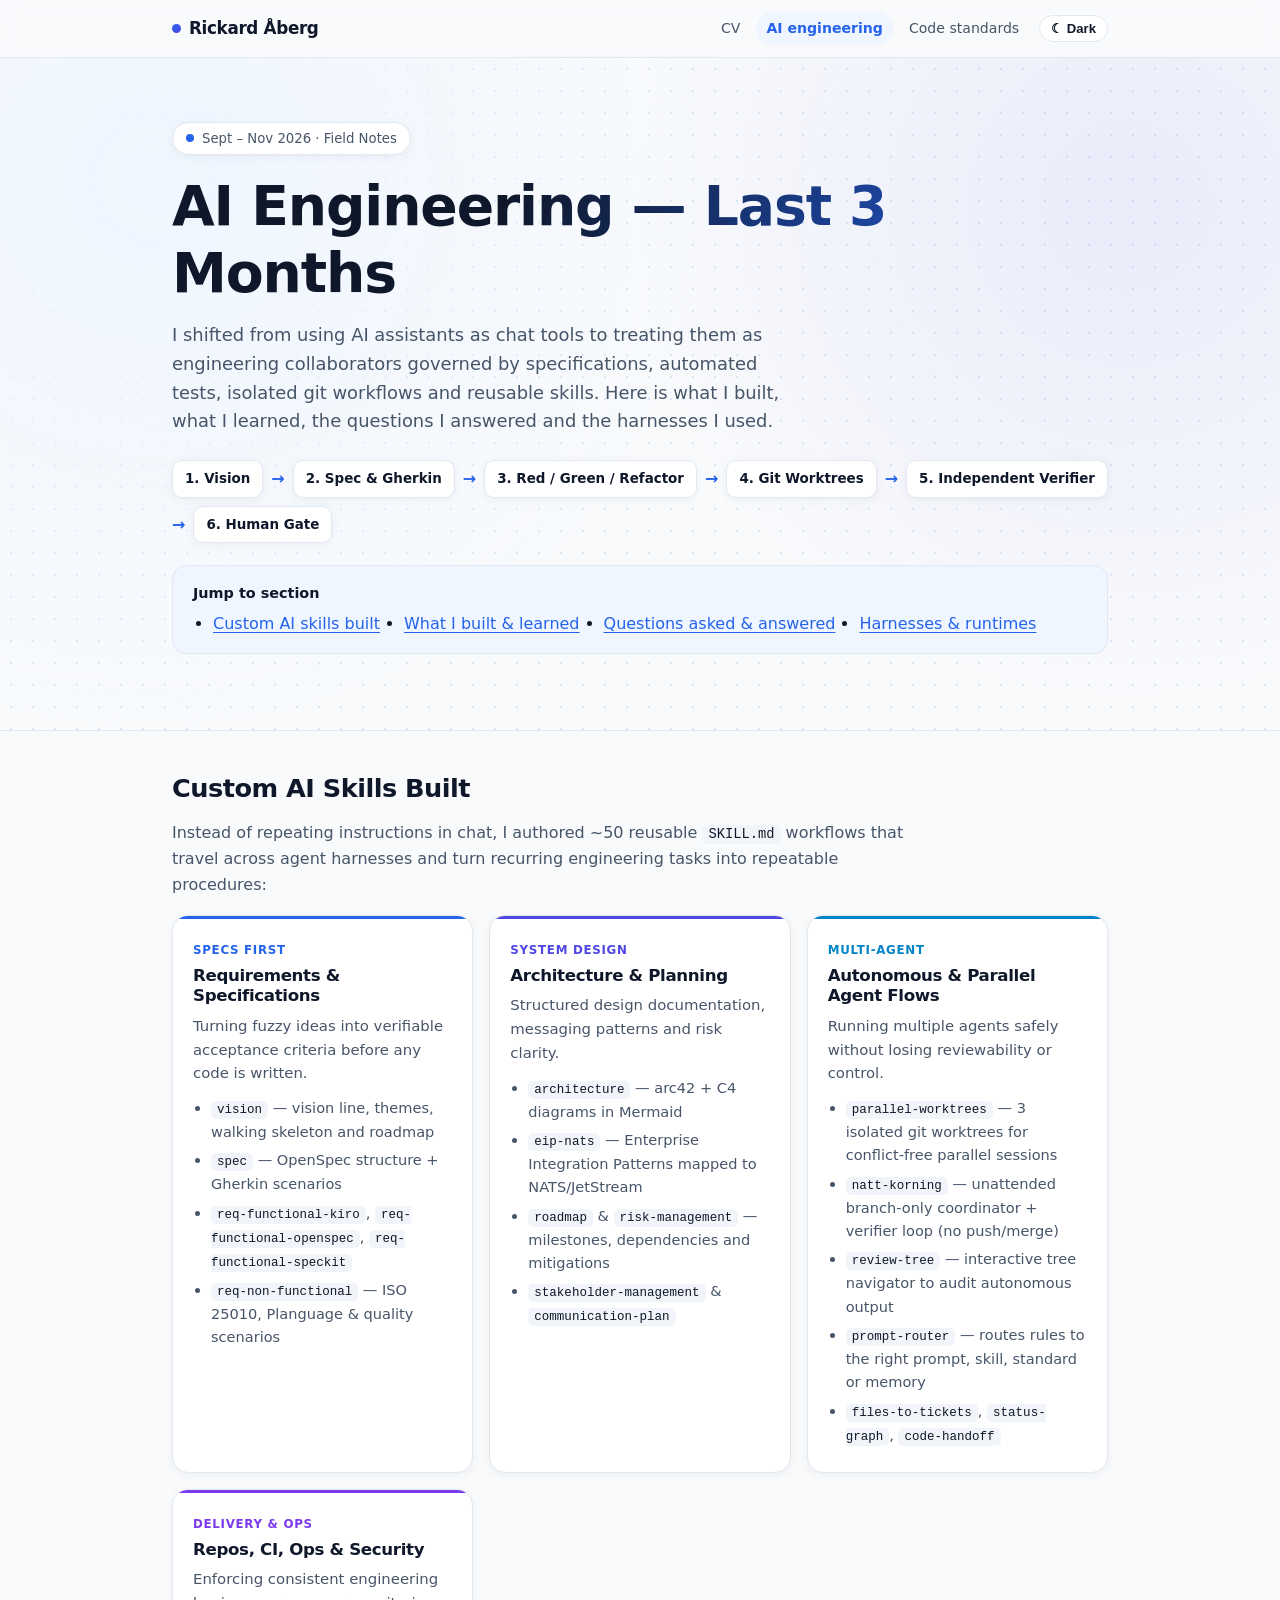
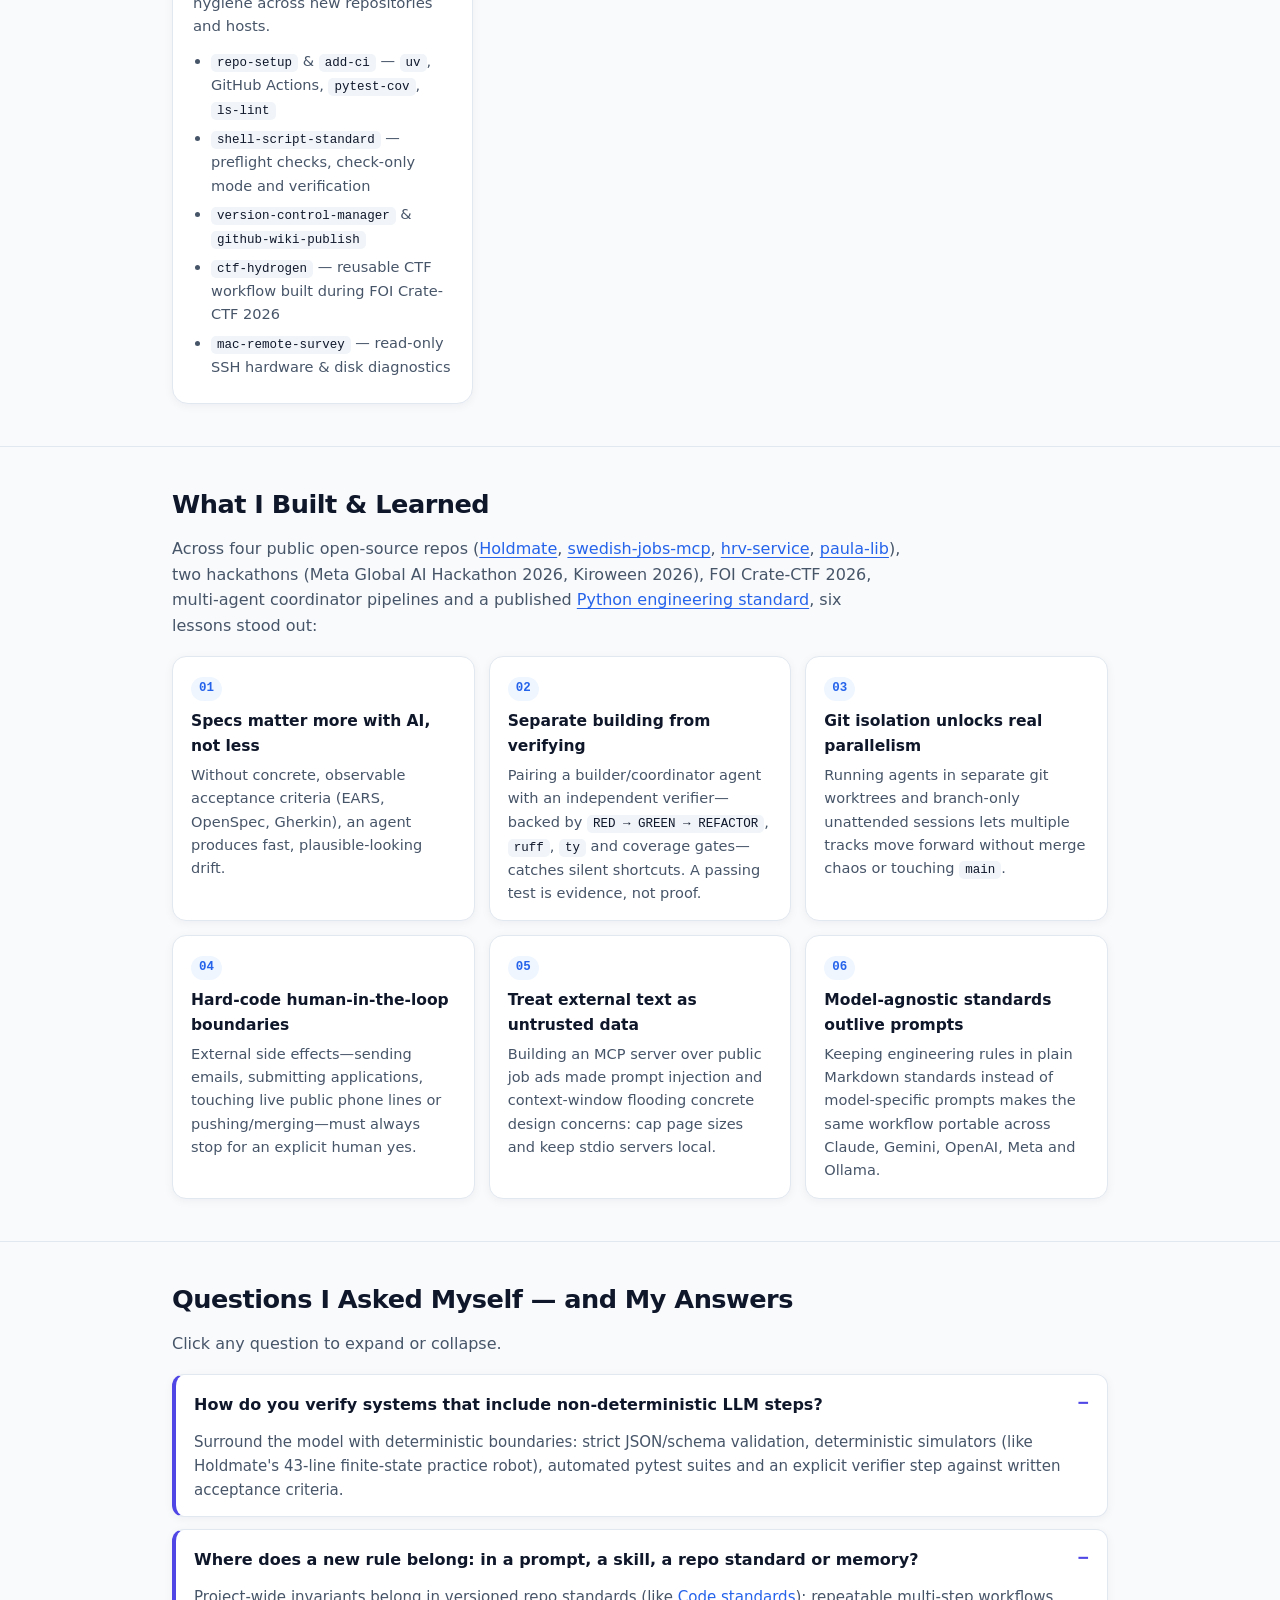
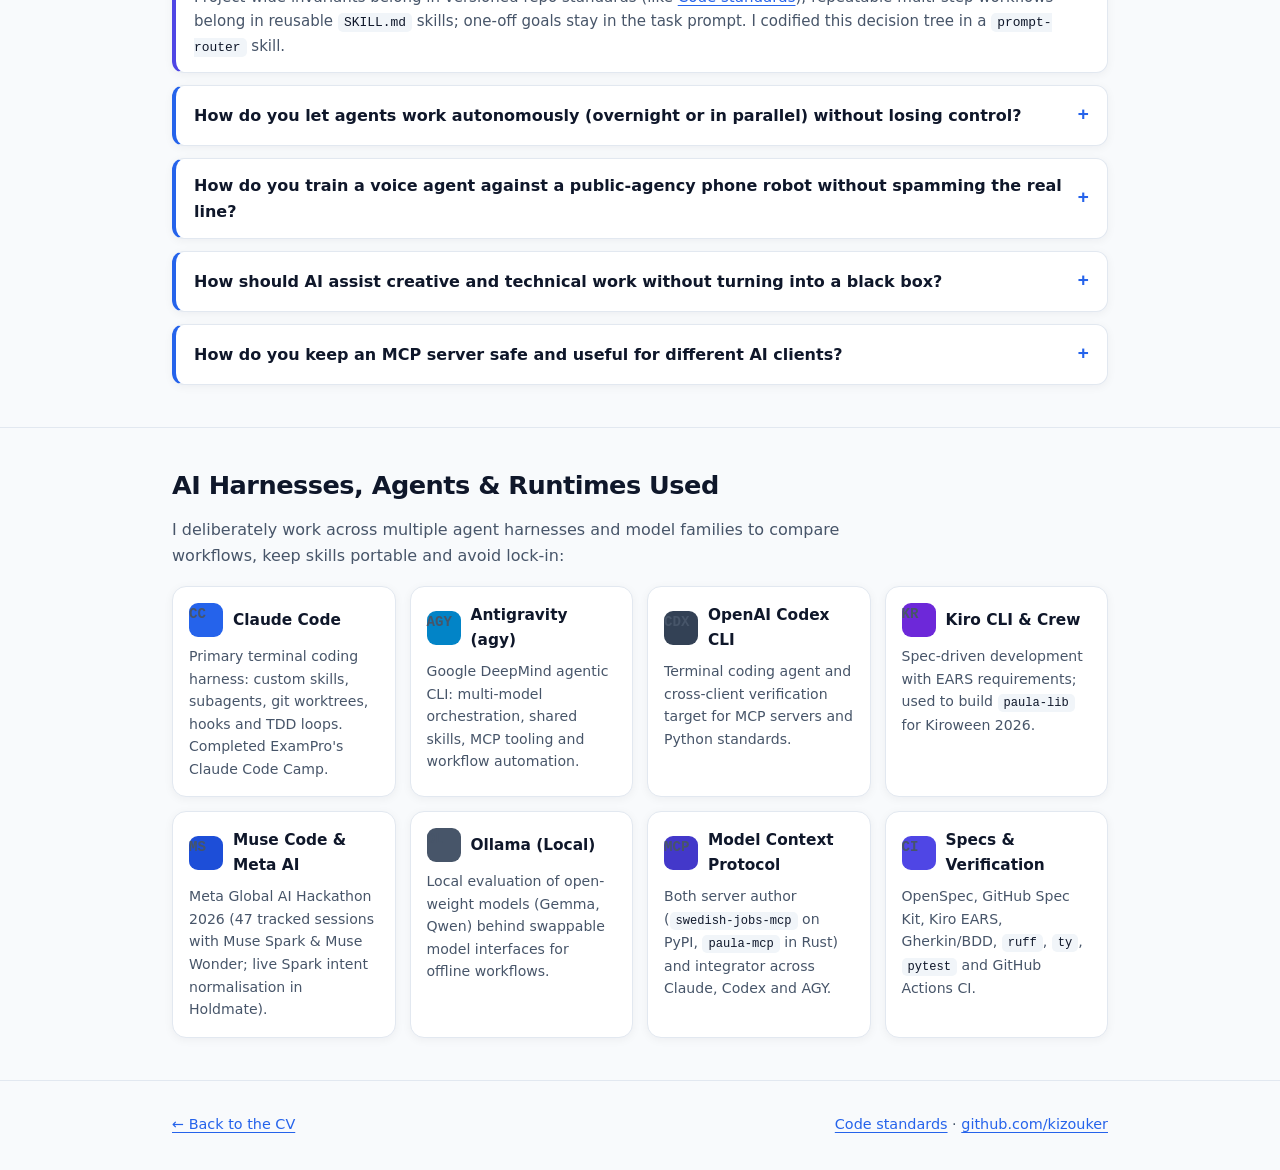
==== commit d37f5854: "Switch palette to Crisp Blue & Slate (no beige or green)" ====
--- a/ai-engineering.html
+++ b/ai-engineering.html
@@ -155,13 +155,13 @@
       <h2>AI Harnesses, Agents &amp; Runtimes Used</h2>
       <p class="lead">I deliberately work across multiple agent harnesses and model families to compare workflows, keep skills portable and avoid lock-in:</p>
       <div class="harnesses">
-        <div class="harness"><div class="harness-head"><span class="badge" style="--badge-bg:#c2410c">CC</span><strong>Claude Code</strong></div><span>Primary terminal coding harness: custom skills, subagents, git worktrees, hooks and TDD loops. Completed ExamPro's Claude Code Camp.</span></div>
-        <div class="harness"><div class="harness-head"><span class="badge" style="--badge-bg:#0f766e">AGY</span><strong>Antigravity (agy)</strong></div><span>Google DeepMind agentic CLI: multi-model orchestration, shared skills, MCP tooling and workflow automation.</span></div>
+        <div class="harness"><div class="harness-head"><span class="badge" style="--badge-bg:#2563eb">CC</span><strong>Claude Code</strong></div><span>Primary terminal coding harness: custom skills, subagents, git worktrees, hooks and TDD loops. Completed ExamPro's Claude Code Camp.</span></div>
+        <div class="harness"><div class="harness-head"><span class="badge" style="--badge-bg:#0284c7">AGY</span><strong>Antigravity (agy)</strong></div><span>Google DeepMind agentic CLI: multi-model orchestration, shared skills, MCP tooling and workflow automation.</span></div>
         <div class="harness"><div class="harness-head"><span class="badge" style="--badge-bg:#334155">CDX</span><strong>OpenAI Codex CLI</strong></div><span>Terminal coding agent and cross-client verification target for MCP servers and Python standards.</span></div>
         <div class="harness"><div class="harness-head"><span class="badge" style="--badge-bg:#6d28d9">KR</span><strong>Kiro CLI &amp; Crew</strong></div><span>Spec-driven development with EARS requirements; used to build <code>paula-lib</code> for Kiroween 2026.</span></div>
         <div class="harness"><div class="harness-head"><span class="badge" style="--badge-bg:#1d4ed8">MS</span><strong>Muse Code &amp; Meta AI</strong></div><span>Meta Global AI Hackathon 2026 (47 tracked sessions with Muse Spark &amp; Muse Wonder; live Spark intent normalisation in Holdmate).</span></div>
-        <div class="harness"><div class="harness-head"><span class="badge" style="--badge-bg:#047857">OL</span><strong>Ollama (Local)</strong></div><span>Local evaluation of open-weight models (Gemma, Qwen) behind swappable model interfaces for offline workflows.</span></div>
-        <div class="harness"><div class="harness-head"><span class="badge" style="--badge-bg:#b45309">MCP</span><strong>Model Context Protocol</strong></div><span>Both server author (<code>swedish-jobs-mcp</code> on PyPI, <code>paula-mcp</code> in Rust) and integrator across Claude, Codex and AGY.</span></div>
+        <div class="harness"><div class="harness-head"><span class="badge" style="--badge-bg:#475569">OL</span><strong>Ollama (Local)</strong></div><span>Local evaluation of open-weight models (Gemma, Qwen) behind swappable model interfaces for offline workflows.</span></div>
+        <div class="harness"><div class="harness-head"><span class="badge" style="--badge-bg:#4338ca">MCP</span><strong>Model Context Protocol</strong></div><span>Both server author (<code>swedish-jobs-mcp</code> on PyPI, <code>paula-mcp</code> in Rust) and integrator across Claude, Codex and AGY.</span></div>
         <div class="harness"><div class="harness-head"><span class="badge" style="--badge-bg:#4f46e5">CI</span><strong>Specs &amp; Verification</strong></div><span>OpenSpec, GitHub Spec Kit, Kiro EARS, Gherkin/BDD, <code>ruff</code>, <code>ty</code>, <code>pytest</code> and GitHub Actions CI.</span></div>
       </div>
     </div>
--- a/style.css
+++ b/style.css
@@ -1,37 +1,37 @@
 :root {
-  --bg: #f6f4ef;
+  --bg: #f8fafc;
   --bg-elev: #ffffff;
-  --fg: #18181b;
-  --muted: #52525b;
-  --border: #e2ddd3;
-  --accent: #0f766e;
-  --accent-2: #d97706;
-  --accent-3: #4f46e5;
-  --accent-4: #059669;
-  --accent-soft: #e6f4f1;
-  --code: #efece5;
-  --shadow: 0 2px 10px rgba(24, 24, 27, 0.05);
-  --shadow-hover: 0 12px 28px rgba(15, 118, 110, 0.13);
-  --grid-dot: rgba(15, 118, 110, 0.14);
-  --header-bg: rgba(246, 244, 239, 0.84);
+  --fg: #0f172a;
+  --muted: #475569;
+  --border: #e2e8f0;
+  --accent: #2563eb;
+  --accent-2: #4f46e5;
+  --accent-3: #0284c7;
+  --accent-4: #7c3aed;
+  --accent-soft: #eff6ff;
+  --code: #f1f5f9;
+  --shadow: 0 2px 10px rgba(15, 23, 42, 0.05);
+  --shadow-hover: 0 12px 28px rgba(37, 99, 235, 0.14);
+  --grid-dot: rgba(37, 99, 235, 0.14);
+  --header-bg: rgba(248, 250, 252, 0.86);
 }
 
 :root[data-theme="dark"] {
-  --bg: #0d1117;
-  --bg-elev: #161b22;
-  --fg: #f0f6fc;
-  --muted: #9ca3af;
-  --border: #2a313c;
-  --accent: #2dd4bf;
-  --accent-2: #fbbf24;
-  --accent-3: #818cf8;
-  --accent-4: #34d399;
-  --accent-soft: rgba(45, 212, 191, 0.12);
-  --code: #21262d;
-  --shadow: 0 2px 12px rgba(0, 0, 0, 0.35);
-  --shadow-hover: 0 14px 32px rgba(45, 212, 191, 0.14);
-  --grid-dot: rgba(45, 212, 191, 0.16);
-  --header-bg: rgba(13, 17, 23, 0.84);
+  --bg: #0b1120;
+  --bg-elev: #111827;
+  --fg: #f8fafc;
+  --muted: #94a3b8;
+  --border: #1e293b;
+  --accent: #60a5fa;
+  --accent-2: #818cf8;
+  --accent-3: #38bdf8;
+  --accent-4: #a78bfa;
+  --accent-soft: rgba(96, 165, 250, 0.14);
+  --code: #1e293b;
+  --shadow: 0 2px 14px rgba(0, 0, 0, 0.4);
+  --shadow-hover: 0 14px 32px rgba(96, 165, 250, 0.18);
+  --grid-dot: rgba(96, 165, 250, 0.16);
+  --header-bg: rgba(11, 17, 32, 0.86);
 }
 
 * { box-sizing: border-box; }
@@ -139,7 +139,7 @@
   border-top: 0;
   background-image:
     radial-gradient(circle at 12% 18%, var(--accent-soft), transparent 44%),
-    radial-gradient(circle at 88% 22%, rgba(217, 119, 6, 0.08), transparent 40%),
+    radial-gradient(circle at 88% 22%, rgba(79, 70, 229, 0.08), transparent 40%),
     radial-gradient(var(--grid-dot) 1px, transparent 1px);
   background-size: auto, auto, 22px 22px;
 }
@@ -160,14 +160,14 @@
   width: 8px;
   height: 8px;
   border-radius: 50%;
-  background: var(--accent-4);
-  box-shadow: 0 0 0 0 rgba(5, 150, 105, 0.55);
+  background: var(--accent);
+  box-shadow: 0 0 0 0 rgba(37, 99, 235, 0.55);
   animation: pulse 2.2s infinite;
 }
 @keyframes pulse {
-  0% { box-shadow: 0 0 0 0 rgba(5, 150, 105, 0.55); }
-  70% { box-shadow: 0 0 0 8px rgba(5, 150, 105, 0); }
-  100% { box-shadow: 0 0 0 0 rgba(5, 150, 105, 0); }
+  0% { box-shadow: 0 0 0 0 rgba(37, 99, 235, 0.55); }
+  70% { box-shadow: 0 0 0 8px rgba(37, 99, 235, 0); }
+  100% { box-shadow: 0 0 0 0 rgba(37, 99, 235, 0); }
 }
 
 h1, h2, h3, h4 { line-height: 1.22; letter-spacing: -0.02em; }
@@ -215,7 +215,7 @@
   border-color: var(--accent);
   color: #ffffff;
 }
-:root[data-theme="dark"] .button.primary { color: #06211f; }
+:root[data-theme="dark"] .button.primary { color: #0b1120; }
 
 /* Stat strip */
 .stats {
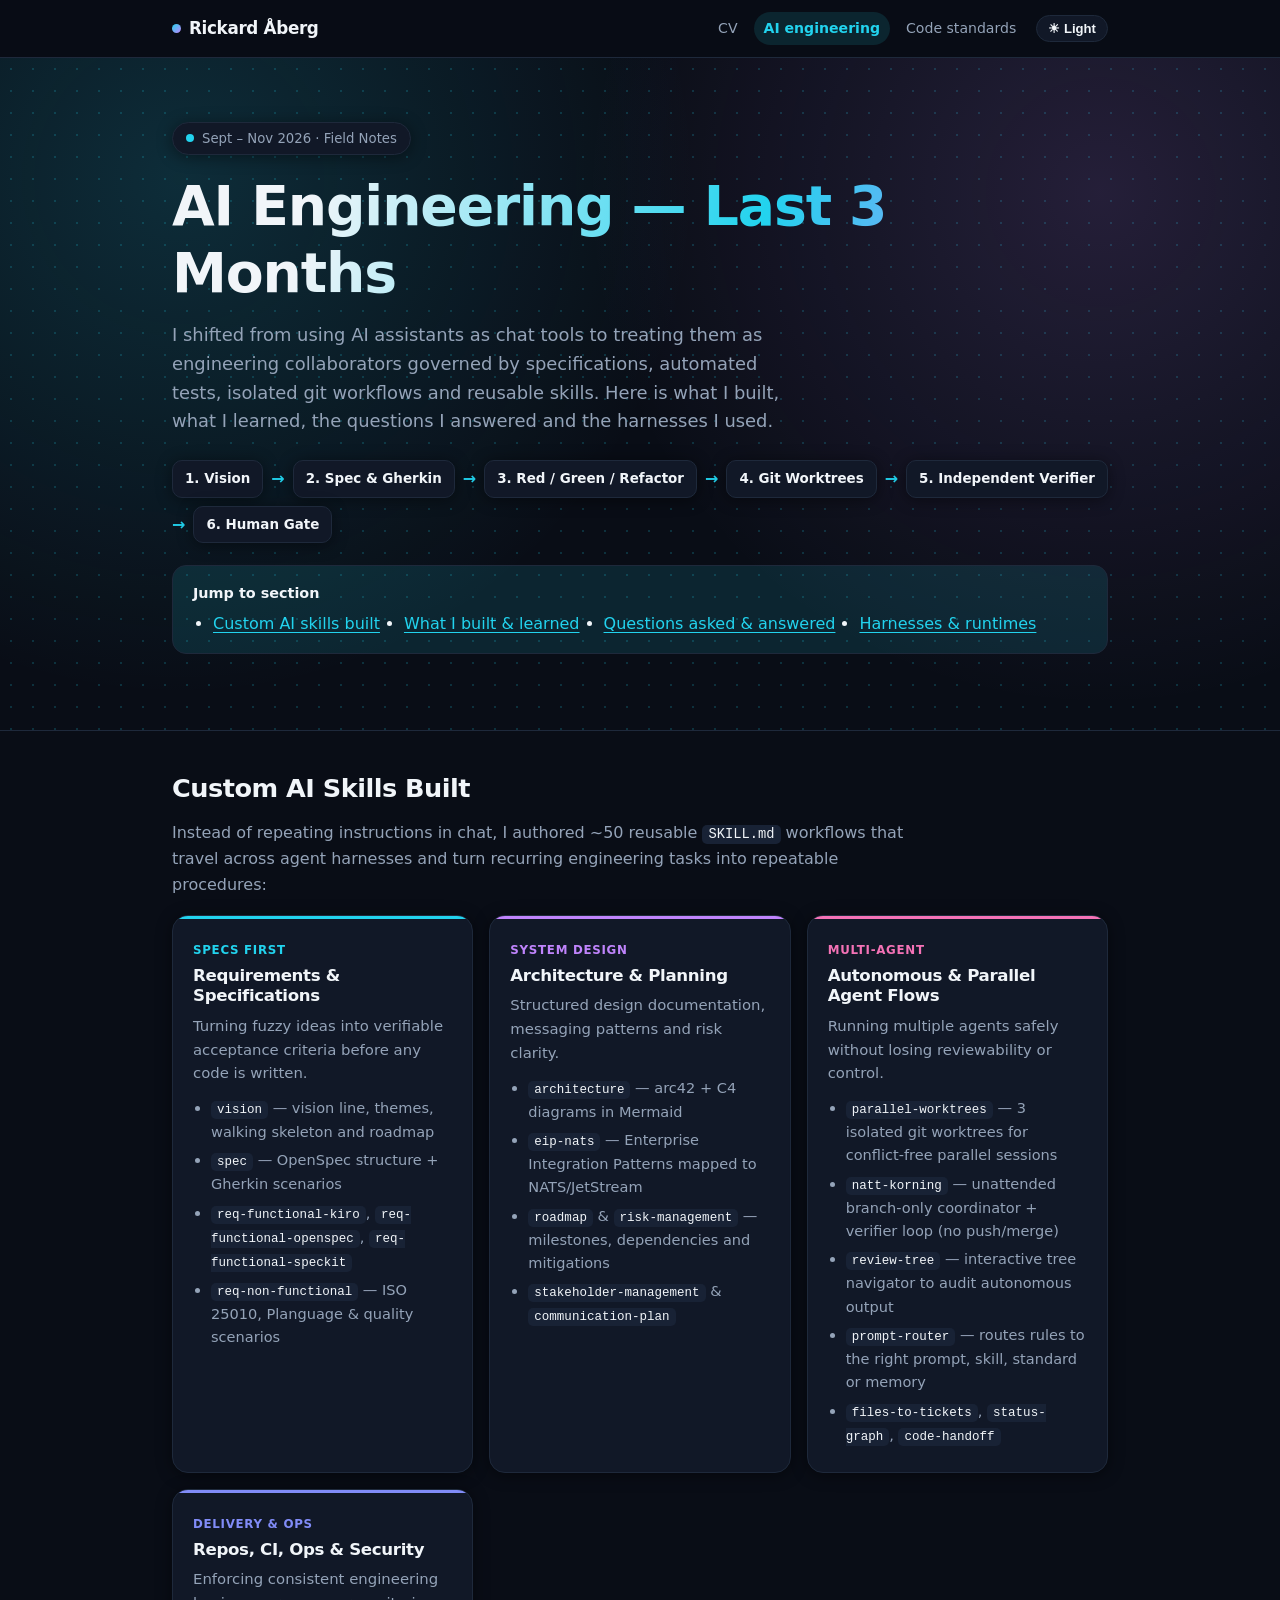
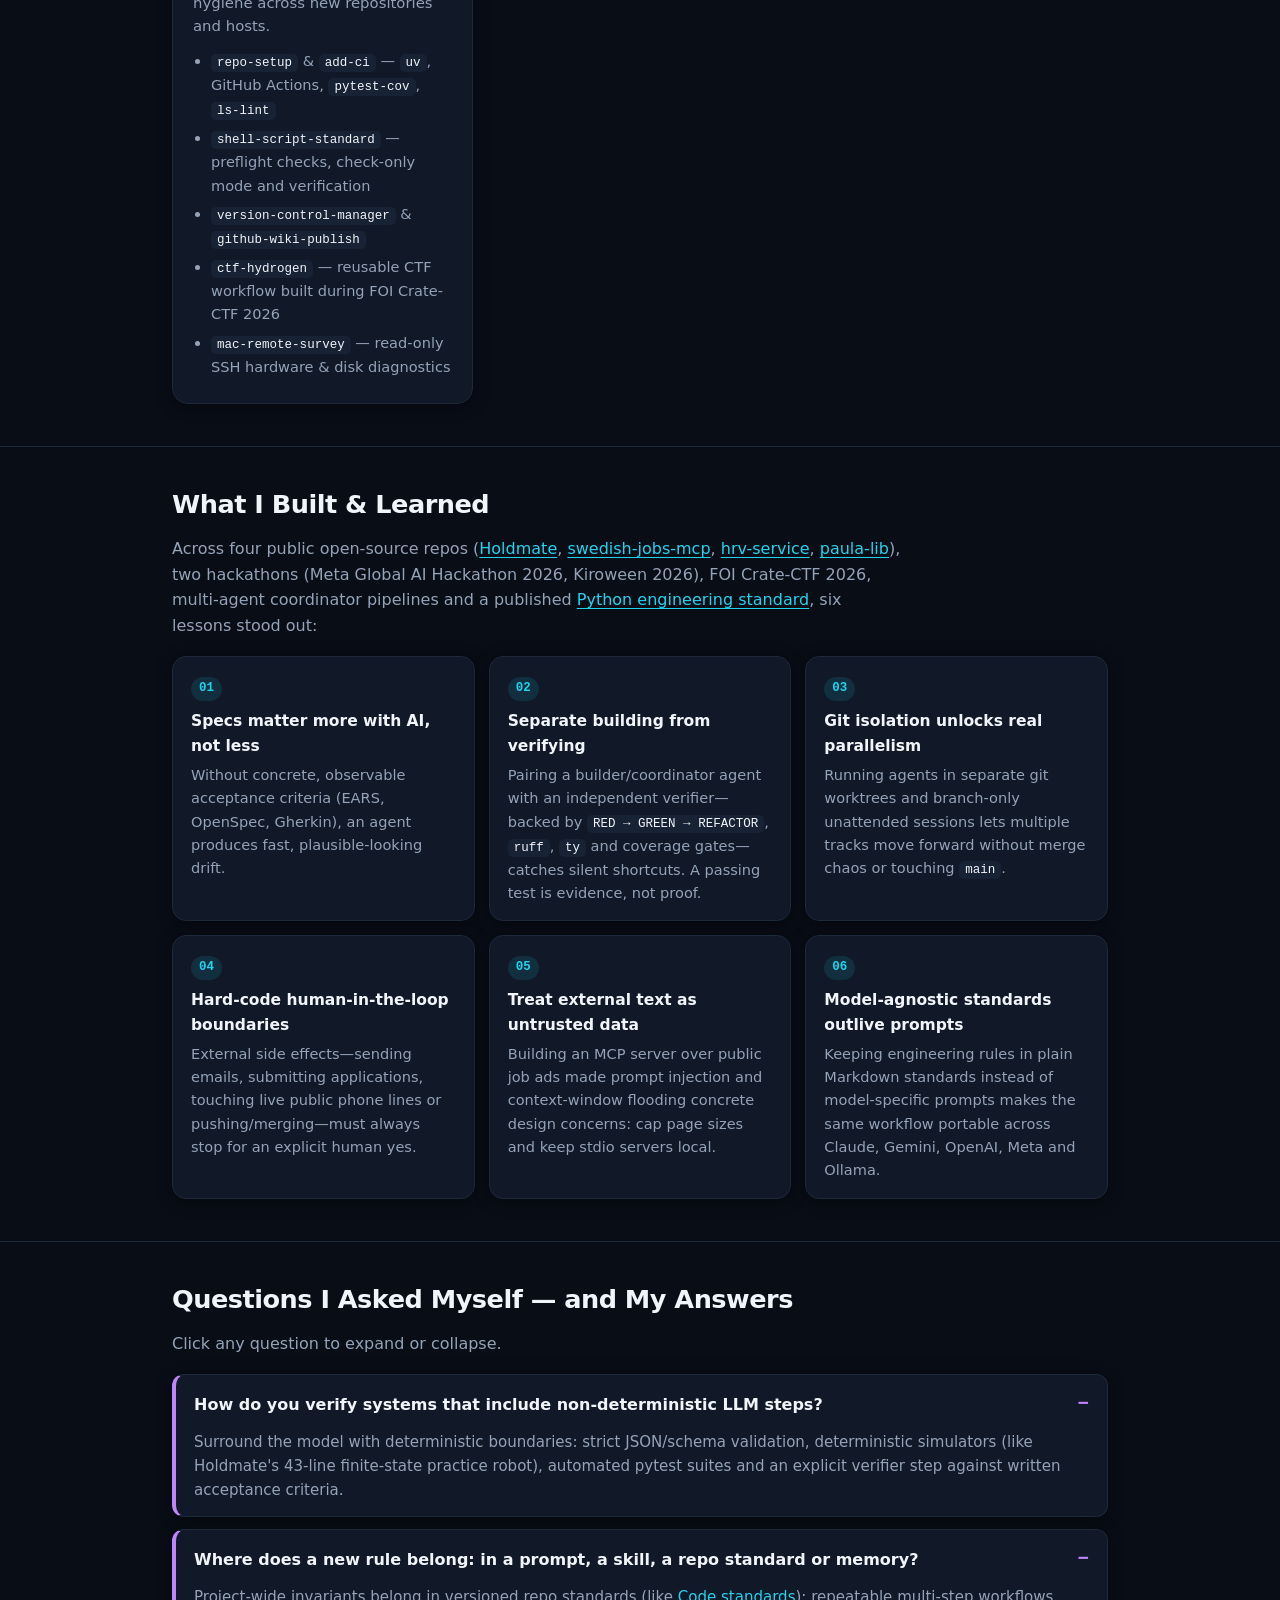
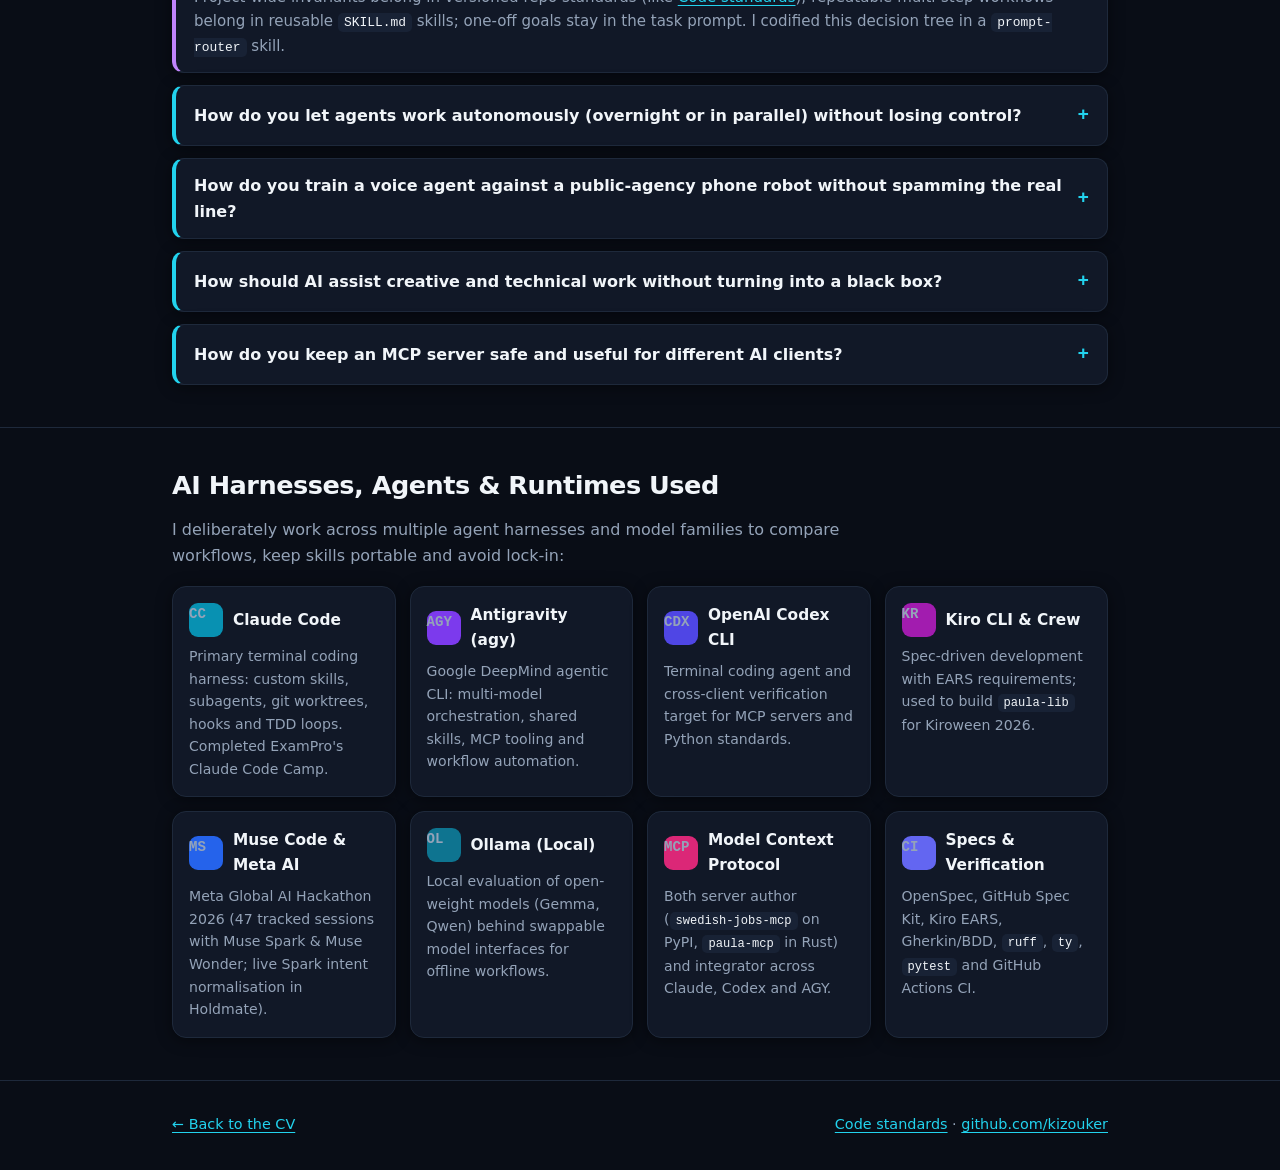
==== commit b1c64d08: "Try Dark-first Tech/Synth palette (cyan, violet, magenta)" ====
--- a/ai-engineering.html
+++ b/ai-engineering.html
@@ -155,14 +155,14 @@
       <h2>AI Harnesses, Agents &amp; Runtimes Used</h2>
       <p class="lead">I deliberately work across multiple agent harnesses and model families to compare workflows, keep skills portable and avoid lock-in:</p>
       <div class="harnesses">
-        <div class="harness"><div class="harness-head"><span class="badge" style="--badge-bg:#2563eb">CC</span><strong>Claude Code</strong></div><span>Primary terminal coding harness: custom skills, subagents, git worktrees, hooks and TDD loops. Completed ExamPro's Claude Code Camp.</span></div>
-        <div class="harness"><div class="harness-head"><span class="badge" style="--badge-bg:#0284c7">AGY</span><strong>Antigravity (agy)</strong></div><span>Google DeepMind agentic CLI: multi-model orchestration, shared skills, MCP tooling and workflow automation.</span></div>
-        <div class="harness"><div class="harness-head"><span class="badge" style="--badge-bg:#334155">CDX</span><strong>OpenAI Codex CLI</strong></div><span>Terminal coding agent and cross-client verification target for MCP servers and Python standards.</span></div>
-        <div class="harness"><div class="harness-head"><span class="badge" style="--badge-bg:#6d28d9">KR</span><strong>Kiro CLI &amp; Crew</strong></div><span>Spec-driven development with EARS requirements; used to build <code>paula-lib</code> for Kiroween 2026.</span></div>
-        <div class="harness"><div class="harness-head"><span class="badge" style="--badge-bg:#1d4ed8">MS</span><strong>Muse Code &amp; Meta AI</strong></div><span>Meta Global AI Hackathon 2026 (47 tracked sessions with Muse Spark &amp; Muse Wonder; live Spark intent normalisation in Holdmate).</span></div>
-        <div class="harness"><div class="harness-head"><span class="badge" style="--badge-bg:#475569">OL</span><strong>Ollama (Local)</strong></div><span>Local evaluation of open-weight models (Gemma, Qwen) behind swappable model interfaces for offline workflows.</span></div>
-        <div class="harness"><div class="harness-head"><span class="badge" style="--badge-bg:#4338ca">MCP</span><strong>Model Context Protocol</strong></div><span>Both server author (<code>swedish-jobs-mcp</code> on PyPI, <code>paula-mcp</code> in Rust) and integrator across Claude, Codex and AGY.</span></div>
-        <div class="harness"><div class="harness-head"><span class="badge" style="--badge-bg:#4f46e5">CI</span><strong>Specs &amp; Verification</strong></div><span>OpenSpec, GitHub Spec Kit, Kiro EARS, Gherkin/BDD, <code>ruff</code>, <code>ty</code>, <code>pytest</code> and GitHub Actions CI.</span></div>
+        <div class="harness"><div class="harness-head"><span class="badge" style="--badge-bg:#0891b2">CC</span><strong>Claude Code</strong></div><span>Primary terminal coding harness: custom skills, subagents, git worktrees, hooks and TDD loops. Completed ExamPro's Claude Code Camp.</span></div>
+        <div class="harness"><div class="harness-head"><span class="badge" style="--badge-bg:#7c3aed">AGY</span><strong>Antigravity (agy)</strong></div><span>Google DeepMind agentic CLI: multi-model orchestration, shared skills, MCP tooling and workflow automation.</span></div>
+        <div class="harness"><div class="harness-head"><span class="badge" style="--badge-bg:#4f46e5">CDX</span><strong>OpenAI Codex CLI</strong></div><span>Terminal coding agent and cross-client verification target for MCP servers and Python standards.</span></div>
+        <div class="harness"><div class="harness-head"><span class="badge" style="--badge-bg:#a21caf">KR</span><strong>Kiro CLI &amp; Crew</strong></div><span>Spec-driven development with EARS requirements; used to build <code>paula-lib</code> for Kiroween 2026.</span></div>
+        <div class="harness"><div class="harness-head"><span class="badge" style="--badge-bg:#2563eb">MS</span><strong>Muse Code &amp; Meta AI</strong></div><span>Meta Global AI Hackathon 2026 (47 tracked sessions with Muse Spark &amp; Muse Wonder; live Spark intent normalisation in Holdmate).</span></div>
+        <div class="harness"><div class="harness-head"><span class="badge" style="--badge-bg:#0e7490">OL</span><strong>Ollama (Local)</strong></div><span>Local evaluation of open-weight models (Gemma, Qwen) behind swappable model interfaces for offline workflows.</span></div>
+        <div class="harness"><div class="harness-head"><span class="badge" style="--badge-bg:#db2777">MCP</span><strong>Model Context Protocol</strong></div><span>Both server author (<code>swedish-jobs-mcp</code> on PyPI, <code>paula-mcp</code> in Rust) and integrator across Claude, Codex and AGY.</span></div>
+        <div class="harness"><div class="harness-head"><span class="badge" style="--badge-bg:#6366f1">CI</span><strong>Specs &amp; Verification</strong></div><span>OpenSpec, GitHub Spec Kit, Kiro EARS, Gherkin/BDD, <code>ruff</code>, <code>ty</code>, <code>pytest</code> and GitHub Actions CI.</span></div>
       </div>
     </div>
   </section>
--- a/style.css
+++ b/style.css
@@ -4,34 +4,34 @@
   --fg: #0f172a;
   --muted: #475569;
   --border: #e2e8f0;
-  --accent: #2563eb;
-  --accent-2: #4f46e5;
-  --accent-3: #0284c7;
-  --accent-4: #7c3aed;
-  --accent-soft: #eff6ff;
+  --accent: #0891b2;
+  --accent-2: #9333ea;
+  --accent-3: #db2777;
+  --accent-4: #4f46e5;
+  --accent-soft: #ecfeff;
   --code: #f1f5f9;
   --shadow: 0 2px 10px rgba(15, 23, 42, 0.05);
-  --shadow-hover: 0 12px 28px rgba(37, 99, 235, 0.14);
-  --grid-dot: rgba(37, 99, 235, 0.14);
+  --shadow-hover: 0 12px 28px rgba(8, 145, 178, 0.16);
+  --grid-dot: rgba(8, 145, 178, 0.16);
   --header-bg: rgba(248, 250, 252, 0.86);
 }
 
 :root[data-theme="dark"] {
-  --bg: #0b1120;
+  --bg: #090d16;
   --bg-elev: #111827;
-  --fg: #f8fafc;
+  --fg: #f1f5f9;
   --muted: #94a3b8;
   --border: #1e293b;
-  --accent: #60a5fa;
-  --accent-2: #818cf8;
-  --accent-3: #38bdf8;
-  --accent-4: #a78bfa;
-  --accent-soft: rgba(96, 165, 250, 0.14);
-  --code: #1e293b;
-  --shadow: 0 2px 14px rgba(0, 0, 0, 0.4);
-  --shadow-hover: 0 14px 32px rgba(96, 165, 250, 0.18);
-  --grid-dot: rgba(96, 165, 250, 0.16);
-  --header-bg: rgba(11, 17, 32, 0.86);
+  --accent: #22d3ee;
+  --accent-2: #c084fc;
+  --accent-3: #f472b6;
+  --accent-4: #818cf8;
+  --accent-soft: rgba(34, 211, 238, 0.12);
+  --code: #182235;
+  --shadow: 0 2px 16px rgba(0, 0, 0, 0.45);
+  --shadow-hover: 0 14px 36px rgba(34, 211, 238, 0.22);
+  --grid-dot: rgba(34, 211, 238, 0.18);
+  --header-bg: rgba(9, 13, 22, 0.86);
 }
 
 * { box-sizing: border-box; }
@@ -138,8 +138,8 @@
   padding: 64px 0 46px;
   border-top: 0;
   background-image:
-    radial-gradient(circle at 12% 18%, var(--accent-soft), transparent 44%),
-    radial-gradient(circle at 88% 22%, rgba(79, 70, 229, 0.08), transparent 40%),
+    radial-gradient(circle at 14% 18%, rgba(34, 211, 238, 0.16), transparent 42%),
+    radial-gradient(circle at 86% 20%, rgba(192, 132, 252, 0.15), transparent 42%),
     radial-gradient(var(--grid-dot) 1px, transparent 1px);
   background-size: auto, auto, 22px 22px;
 }
@@ -161,20 +161,20 @@
   height: 8px;
   border-radius: 50%;
   background: var(--accent);
-  box-shadow: 0 0 0 0 rgba(37, 99, 235, 0.55);
+  box-shadow: 0 0 0 0 rgba(34, 211, 238, 0.6);
   animation: pulse 2.2s infinite;
 }
 @keyframes pulse {
-  0% { box-shadow: 0 0 0 0 rgba(37, 99, 235, 0.55); }
-  70% { box-shadow: 0 0 0 8px rgba(37, 99, 235, 0); }
-  100% { box-shadow: 0 0 0 0 rgba(37, 99, 235, 0); }
+  0% { box-shadow: 0 0 0 0 rgba(34, 211, 238, 0.6); }
+  70% { box-shadow: 0 0 0 8px rgba(34, 211, 238, 0); }
+  100% { box-shadow: 0 0 0 0 rgba(34, 211, 238, 0); }
 }
 
 h1, h2, h3, h4 { line-height: 1.22; letter-spacing: -0.02em; }
 h1 {
   font-size: clamp(2.15rem, 5vw, 3.45rem);
   margin: 0 0 14px;
-  background: linear-gradient(110deg, var(--fg) 35%, var(--accent) 100%);
+  background: linear-gradient(105deg, var(--fg) 15%, var(--accent) 62%, var(--accent-2) 100%);
   -webkit-background-clip: text;
   background-clip: text;
   color: transparent;
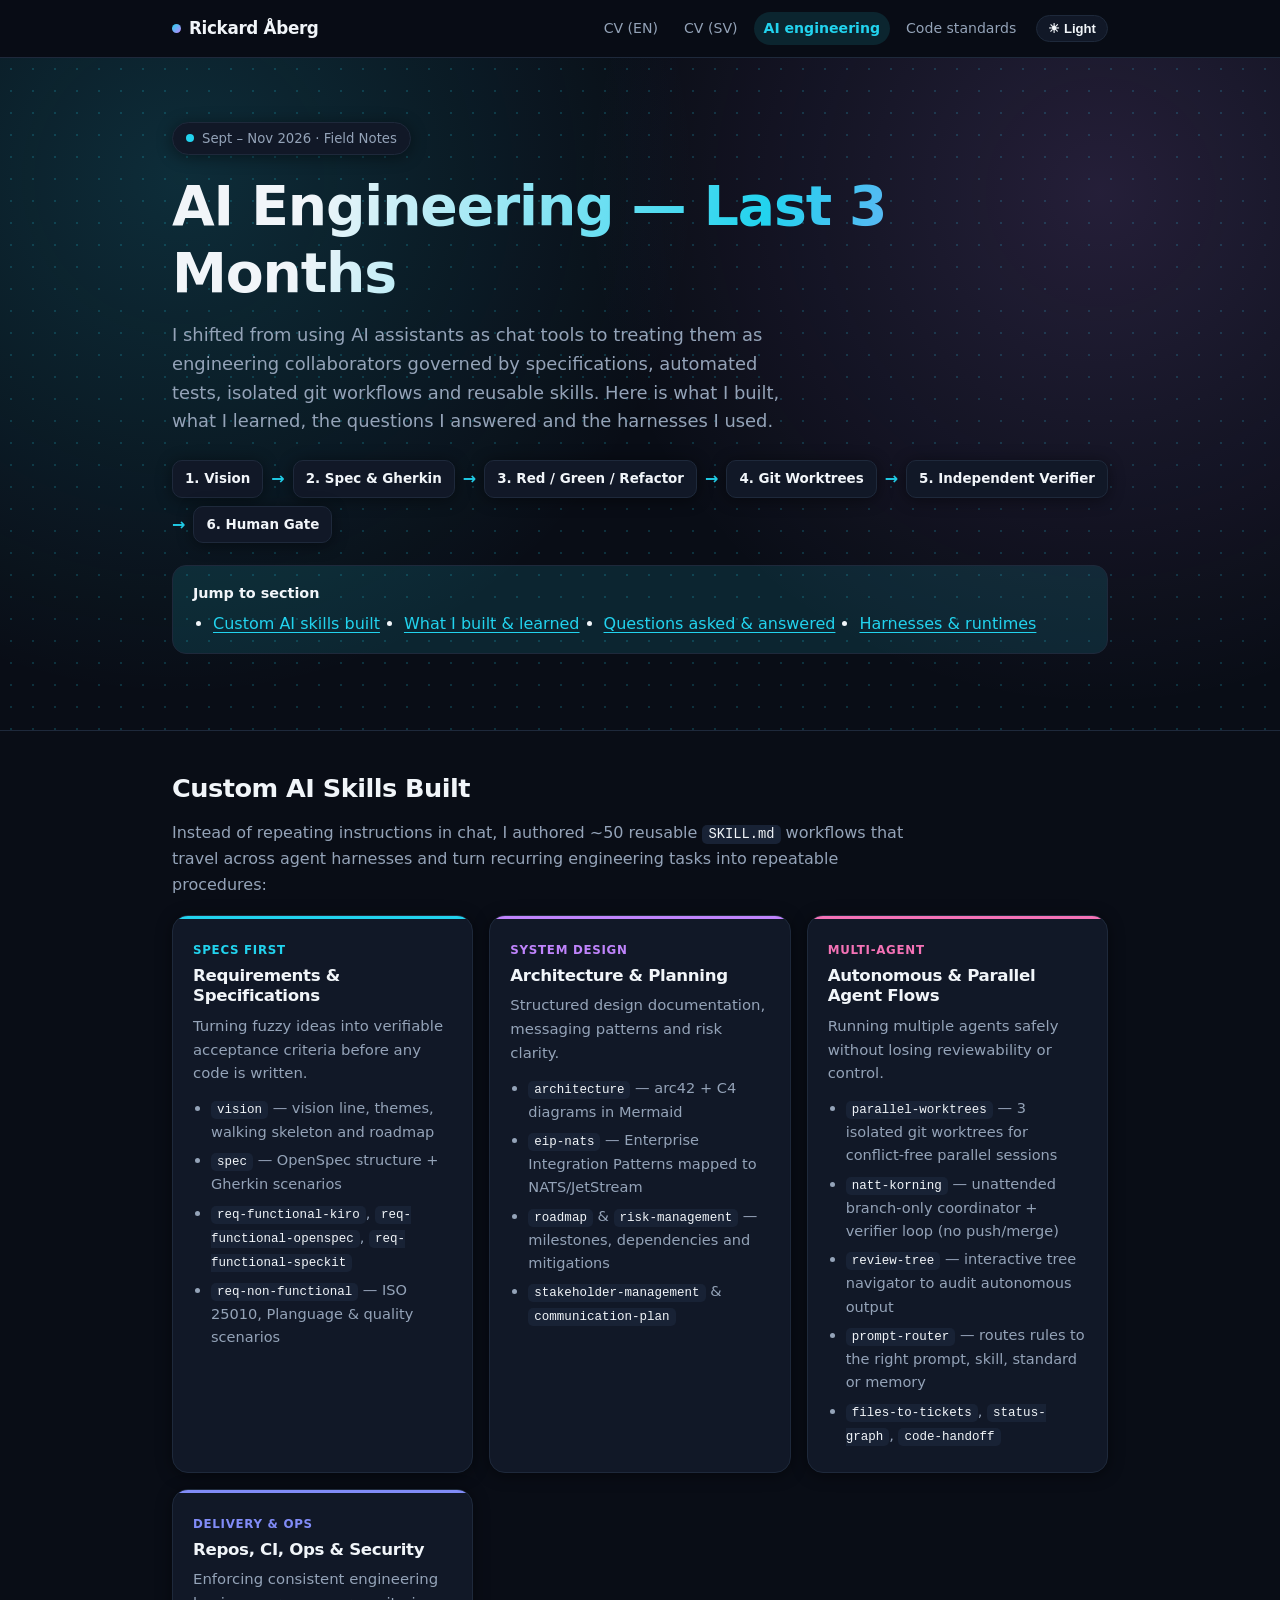
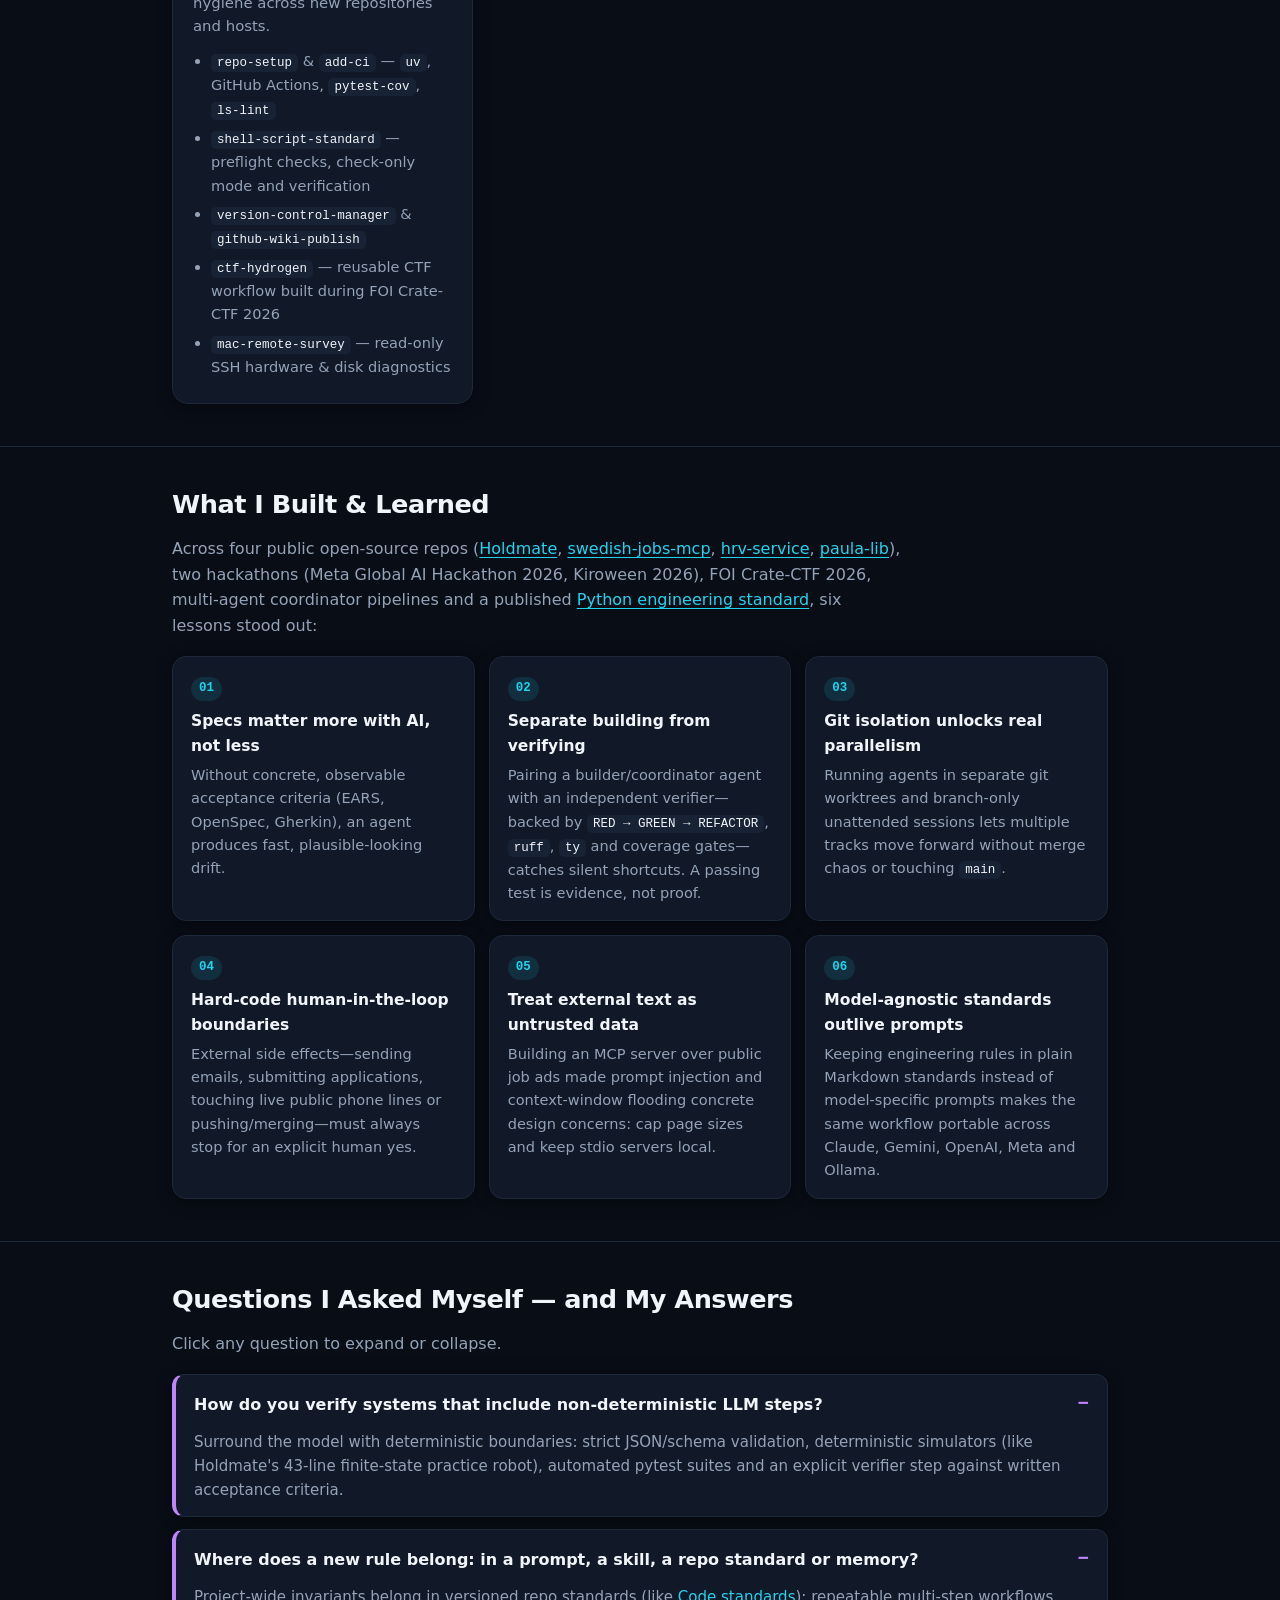
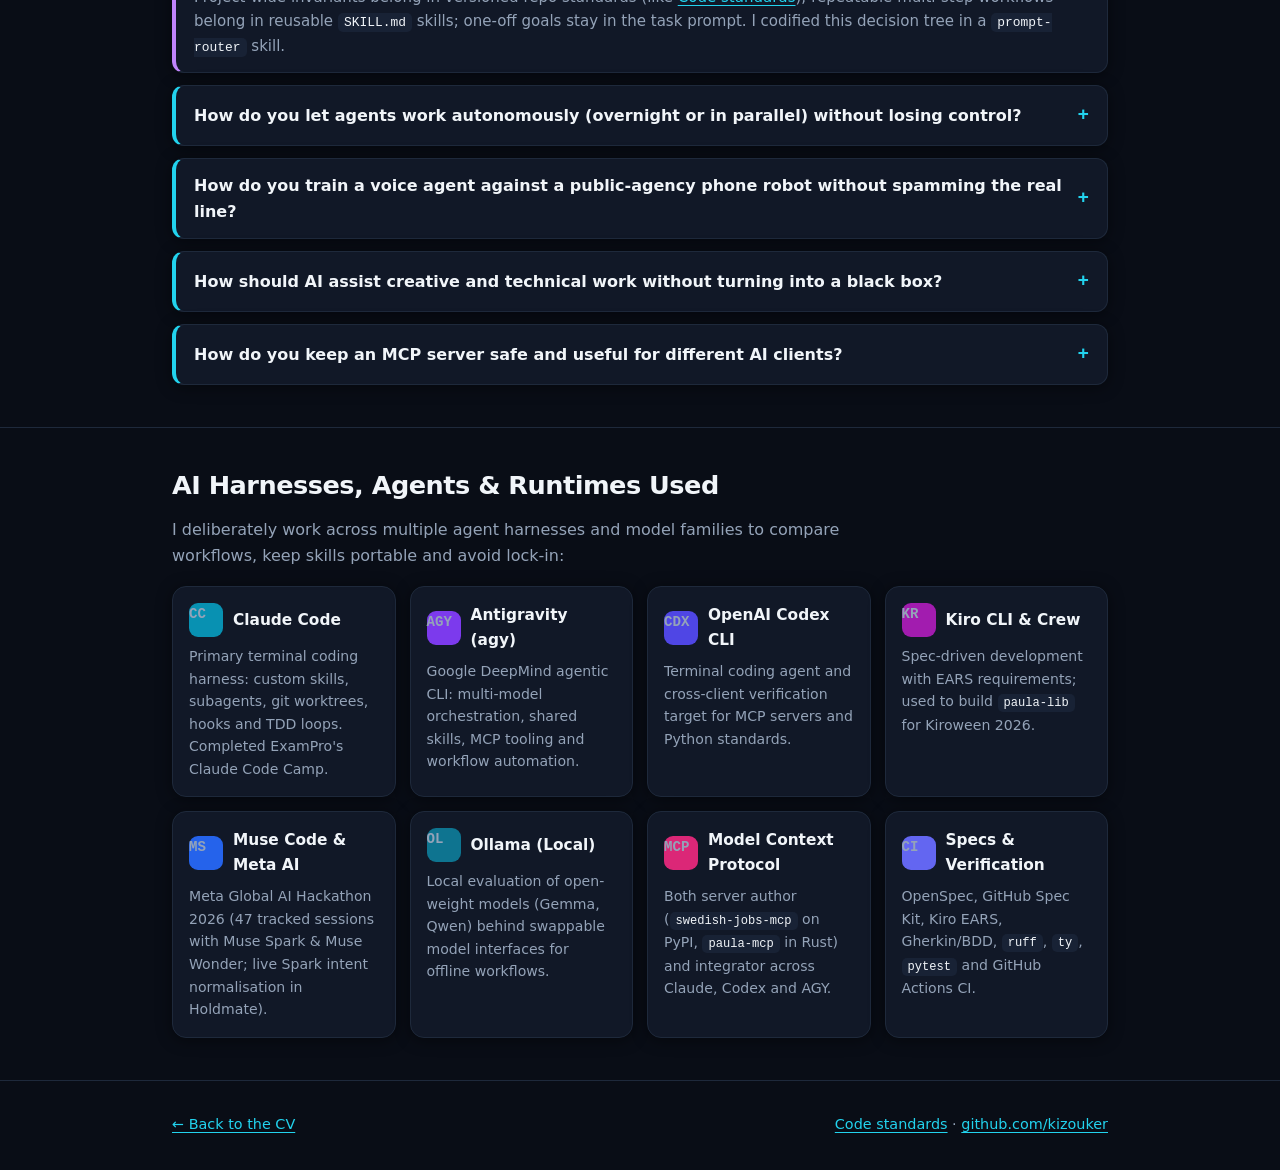
==== commit ce2c06a7: "Add Swedish CV page (sv.html), EN+SV PDF downloads and contact info" ====
--- a/ai-engineering.html
+++ b/ai-engineering.html
@@ -13,10 +13,11 @@
   <div class="wrap">
     <a class="brand" href="index.html"><span class="brand-dot" aria-hidden="true"></span>Rickard Åberg</a>
     <nav aria-label="Primary navigation">
-      <a href="index.html">CV</a>
+      <a href="index.html">CV (EN)</a>
+      <a href="sv.html" lang="sv">CV (SV)</a>
       <a href="ai-engineering.html" aria-current="page">AI engineering</a>
       <a href="code-standards.html">Code standards</a>
-      <button id="theme-toggle" class="theme-toggle" type="button">☾ Dark</button>
+      <button id="theme-toggle" class="theme-toggle" type="button">☀ Light</button>
     </nav>
   </div>
 </header>
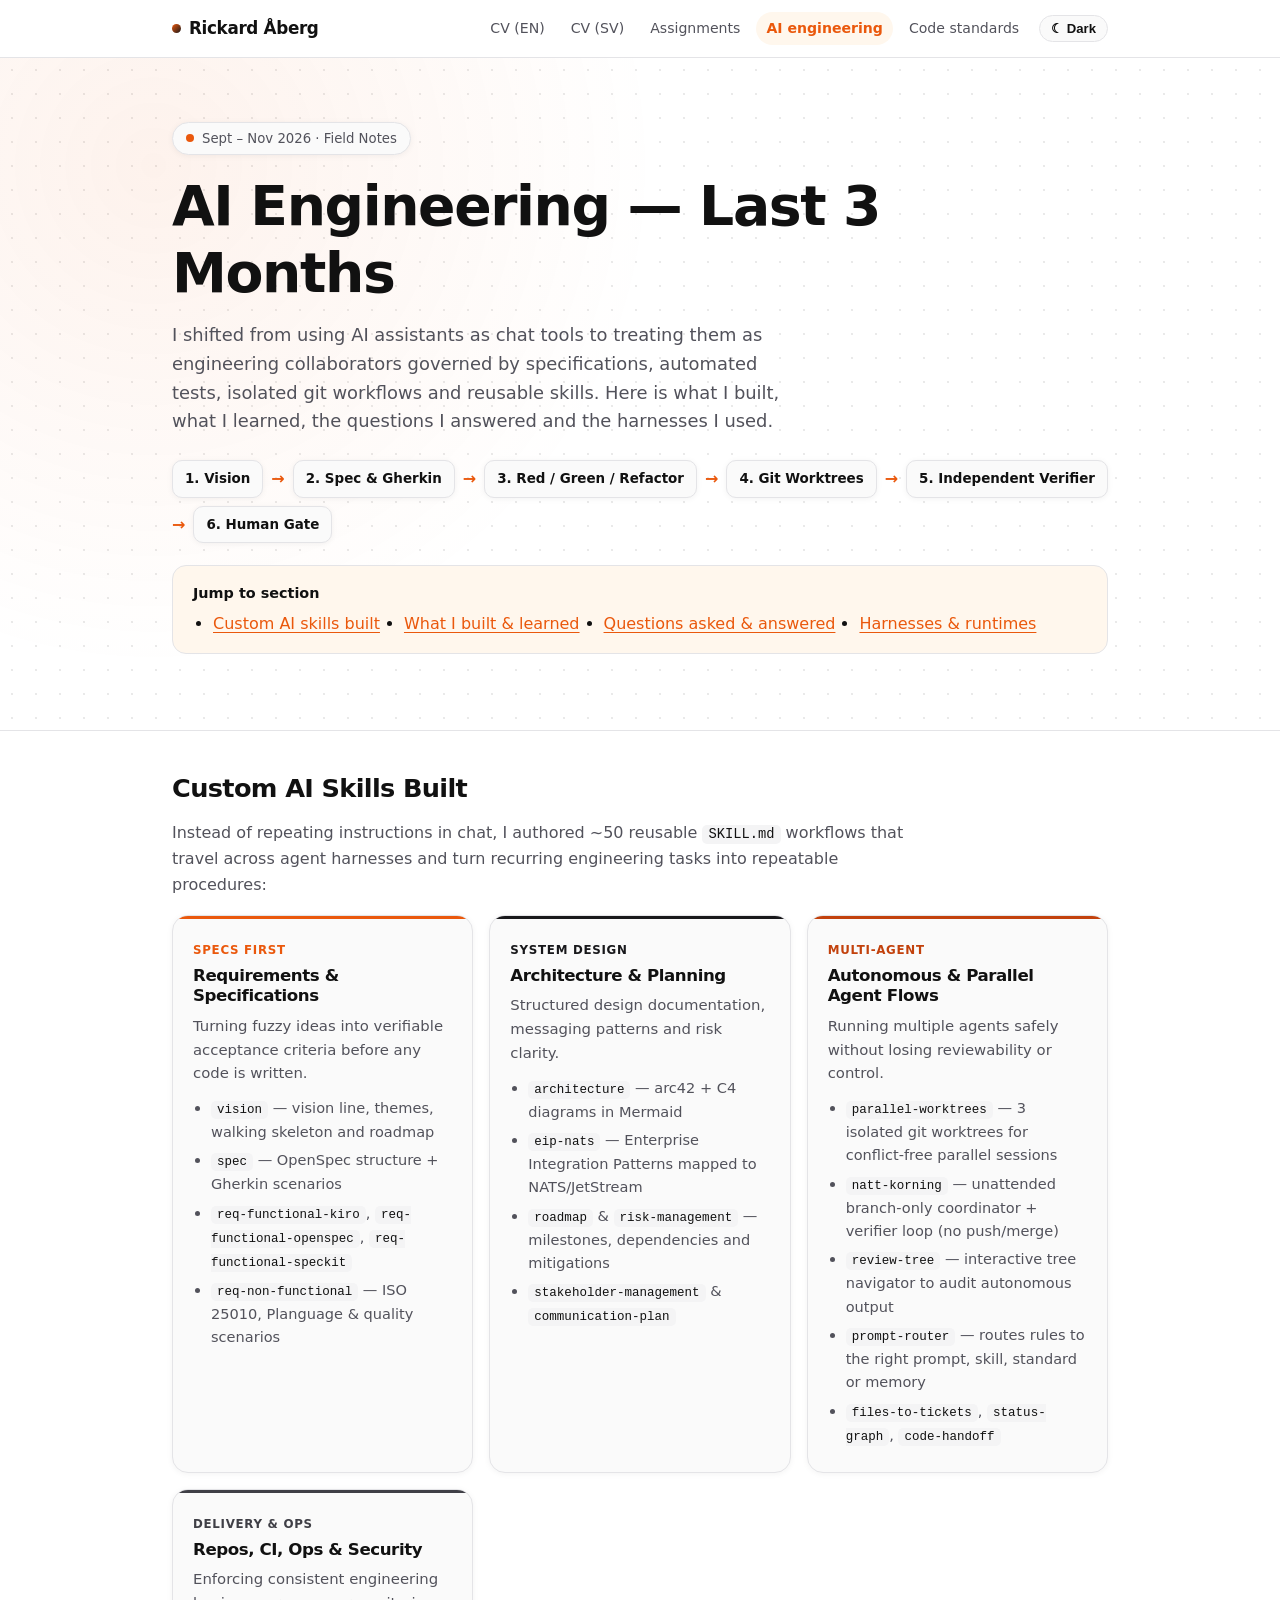
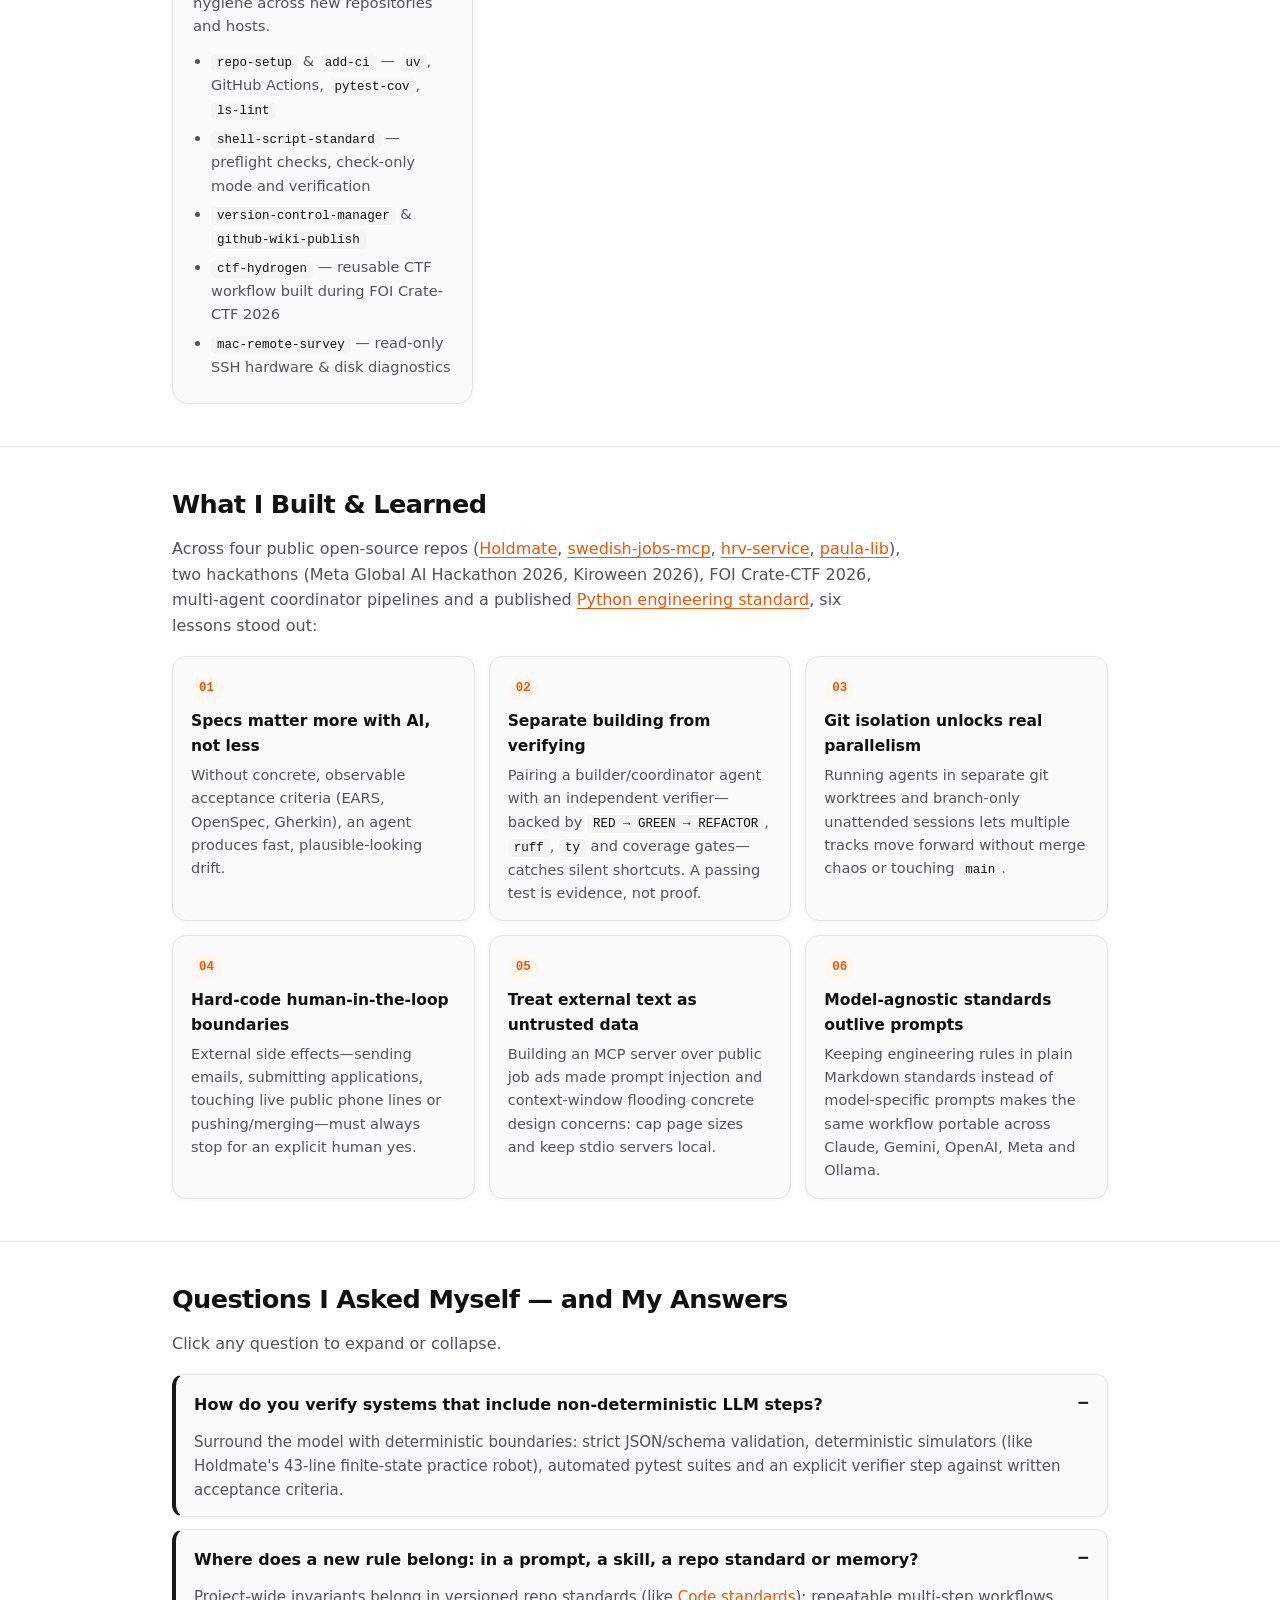
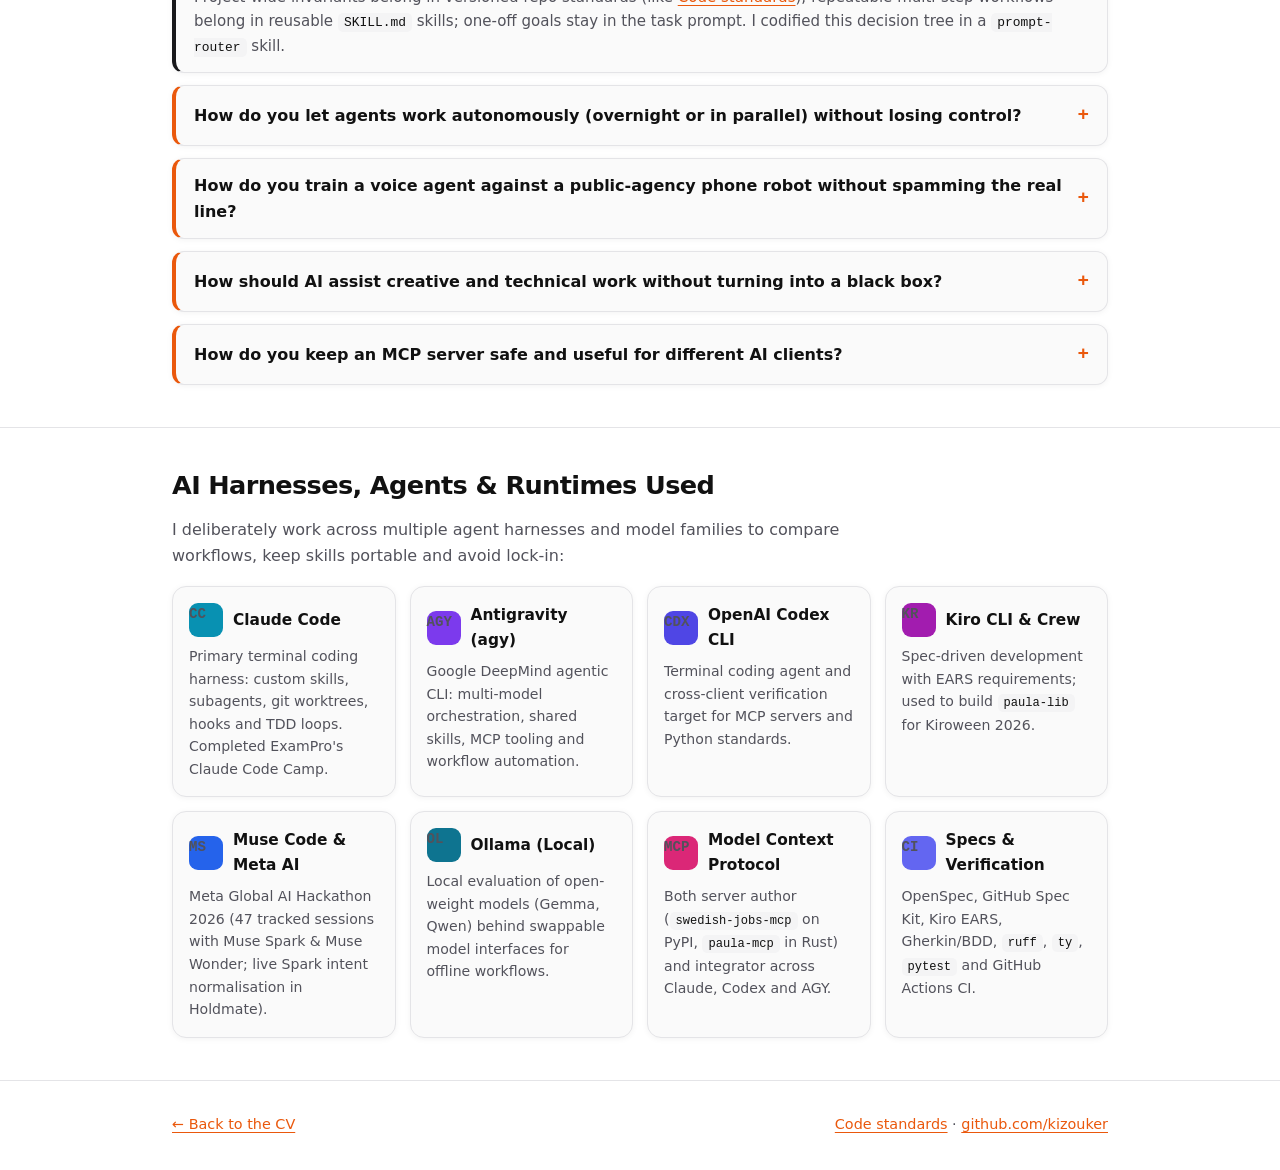
==== commit 091e2d82: "Try Nordic Minimal theme, fix subtitle casing and add Selected Assignments page" ====
--- a/ai-engineering.html
+++ b/ai-engineering.html
@@ -15,6 +15,7 @@
     <nav aria-label="Primary navigation">
       <a href="index.html">CV (EN)</a>
       <a href="sv.html" lang="sv">CV (SV)</a>
+      <a href="assignments.html">Assignments</a>
       <a href="ai-engineering.html" aria-current="page">AI engineering</a>
       <a href="code-standards.html">Code standards</a>
       <button id="theme-toggle" class="theme-toggle" type="button">☀ Light</button>
--- a/style.css
+++ b/style.css
@@ -1,37 +1,37 @@
 :root {
-  --bg: #f8fafc;
-  --bg-elev: #ffffff;
-  --fg: #0f172a;
-  --muted: #475569;
-  --border: #e2e8f0;
-  --accent: #0891b2;
-  --accent-2: #9333ea;
-  --accent-3: #db2777;
-  --accent-4: #4f46e5;
-  --accent-soft: #ecfeff;
-  --code: #f1f5f9;
-  --shadow: 0 2px 10px rgba(15, 23, 42, 0.05);
-  --shadow-hover: 0 12px 28px rgba(8, 145, 178, 0.16);
-  --grid-dot: rgba(8, 145, 178, 0.16);
-  --header-bg: rgba(248, 250, 252, 0.86);
+  --bg: #ffffff;
+  --bg-elev: #fafafa;
+  --fg: #111111;
+  --muted: #52525b;
+  --border: #e4e4e7;
+  --accent: #ea580c;
+  --accent-2: #18181b;
+  --accent-3: #c2410c;
+  --accent-4: #3f3f46;
+  --accent-soft: #fff7ed;
+  --code: #f4f4f5;
+  --shadow: 0 1px 6px rgba(17, 17, 17, 0.05);
+  --shadow-hover: 0 10px 26px rgba(234, 88, 12, 0.12);
+  --grid-dot: rgba(17, 17, 17, 0.09);
+  --header-bg: rgba(255, 255, 255, 0.88);
 }
 
 :root[data-theme="dark"] {
-  --bg: #090d16;
-  --bg-elev: #111827;
-  --fg: #f1f5f9;
-  --muted: #94a3b8;
-  --border: #1e293b;
-  --accent: #22d3ee;
-  --accent-2: #c084fc;
-  --accent-3: #f472b6;
-  --accent-4: #818cf8;
-  --accent-soft: rgba(34, 211, 238, 0.12);
-  --code: #182235;
-  --shadow: 0 2px 16px rgba(0, 0, 0, 0.45);
-  --shadow-hover: 0 14px 36px rgba(34, 211, 238, 0.22);
-  --grid-dot: rgba(34, 211, 238, 0.18);
-  --header-bg: rgba(9, 13, 22, 0.86);
+  --bg: #0c0c0d;
+  --bg-elev: #161618;
+  --fg: #fafafa;
+  --muted: #a1a1aa;
+  --border: #27272a;
+  --accent: #fb923c;
+  --accent-2: #f4f4f5;
+  --accent-3: #fdba74;
+  --accent-4: #d4d4d8;
+  --accent-soft: rgba(251, 146, 60, 0.13);
+  --code: #202024;
+  --shadow: 0 2px 14px rgba(0, 0, 0, 0.45);
+  --shadow-hover: 0 12px 30px rgba(251, 146, 60, 0.16);
+  --grid-dot: rgba(255, 255, 255, 0.09);
+  --header-bg: rgba(12, 12, 13, 0.88);
 }
 
 * { box-sizing: border-box; }
@@ -138,10 +138,9 @@
   padding: 64px 0 46px;
   border-top: 0;
   background-image:
-    radial-gradient(circle at 14% 18%, rgba(34, 211, 238, 0.16), transparent 42%),
-    radial-gradient(circle at 86% 20%, rgba(192, 132, 252, 0.15), transparent 42%),
+    radial-gradient(circle at 12% 16%, rgba(234, 88, 12, 0.08), transparent 40%),
     radial-gradient(var(--grid-dot) 1px, transparent 1px);
-  background-size: auto, auto, 22px 22px;
+  background-size: auto, 24px 24px;
 }
 .status-pill {
   display: inline-flex;
@@ -161,23 +160,20 @@
   height: 8px;
   border-radius: 50%;
   background: var(--accent);
-  box-shadow: 0 0 0 0 rgba(34, 211, 238, 0.6);
+  box-shadow: 0 0 0 0 rgba(234, 88, 12, 0.55);
   animation: pulse 2.2s infinite;
 }
 @keyframes pulse {
-  0% { box-shadow: 0 0 0 0 rgba(34, 211, 238, 0.6); }
-  70% { box-shadow: 0 0 0 8px rgba(34, 211, 238, 0); }
-  100% { box-shadow: 0 0 0 0 rgba(34, 211, 238, 0); }
-}
-
-h1, h2, h3, h4 { line-height: 1.22; letter-spacing: -0.02em; }
+  0% { box-shadow: 0 0 0 0 rgba(234, 88, 12, 0.55); }
+  70% { box-shadow: 0 0 0 8px rgba(234, 88, 12, 0); }
+  100% { box-shadow: 0 0 0 0 rgba(234, 88, 12, 0); }
+}
+
+h1, h2, h3, h4 { line-height: 1.22; letter-spacing: -0.025em; }
 h1 {
   font-size: clamp(2.15rem, 5vw, 3.45rem);
   margin: 0 0 14px;
-  background: linear-gradient(105deg, var(--fg) 15%, var(--accent) 62%, var(--accent-2) 100%);
-  -webkit-background-clip: text;
-  background-clip: text;
-  color: transparent;
+  color: var(--fg);
 }
 h2 { font-size: 1.6rem; margin: 0 0 16px; }
 h3 { font-size: 1.04rem; margin: 0 0 8px; }
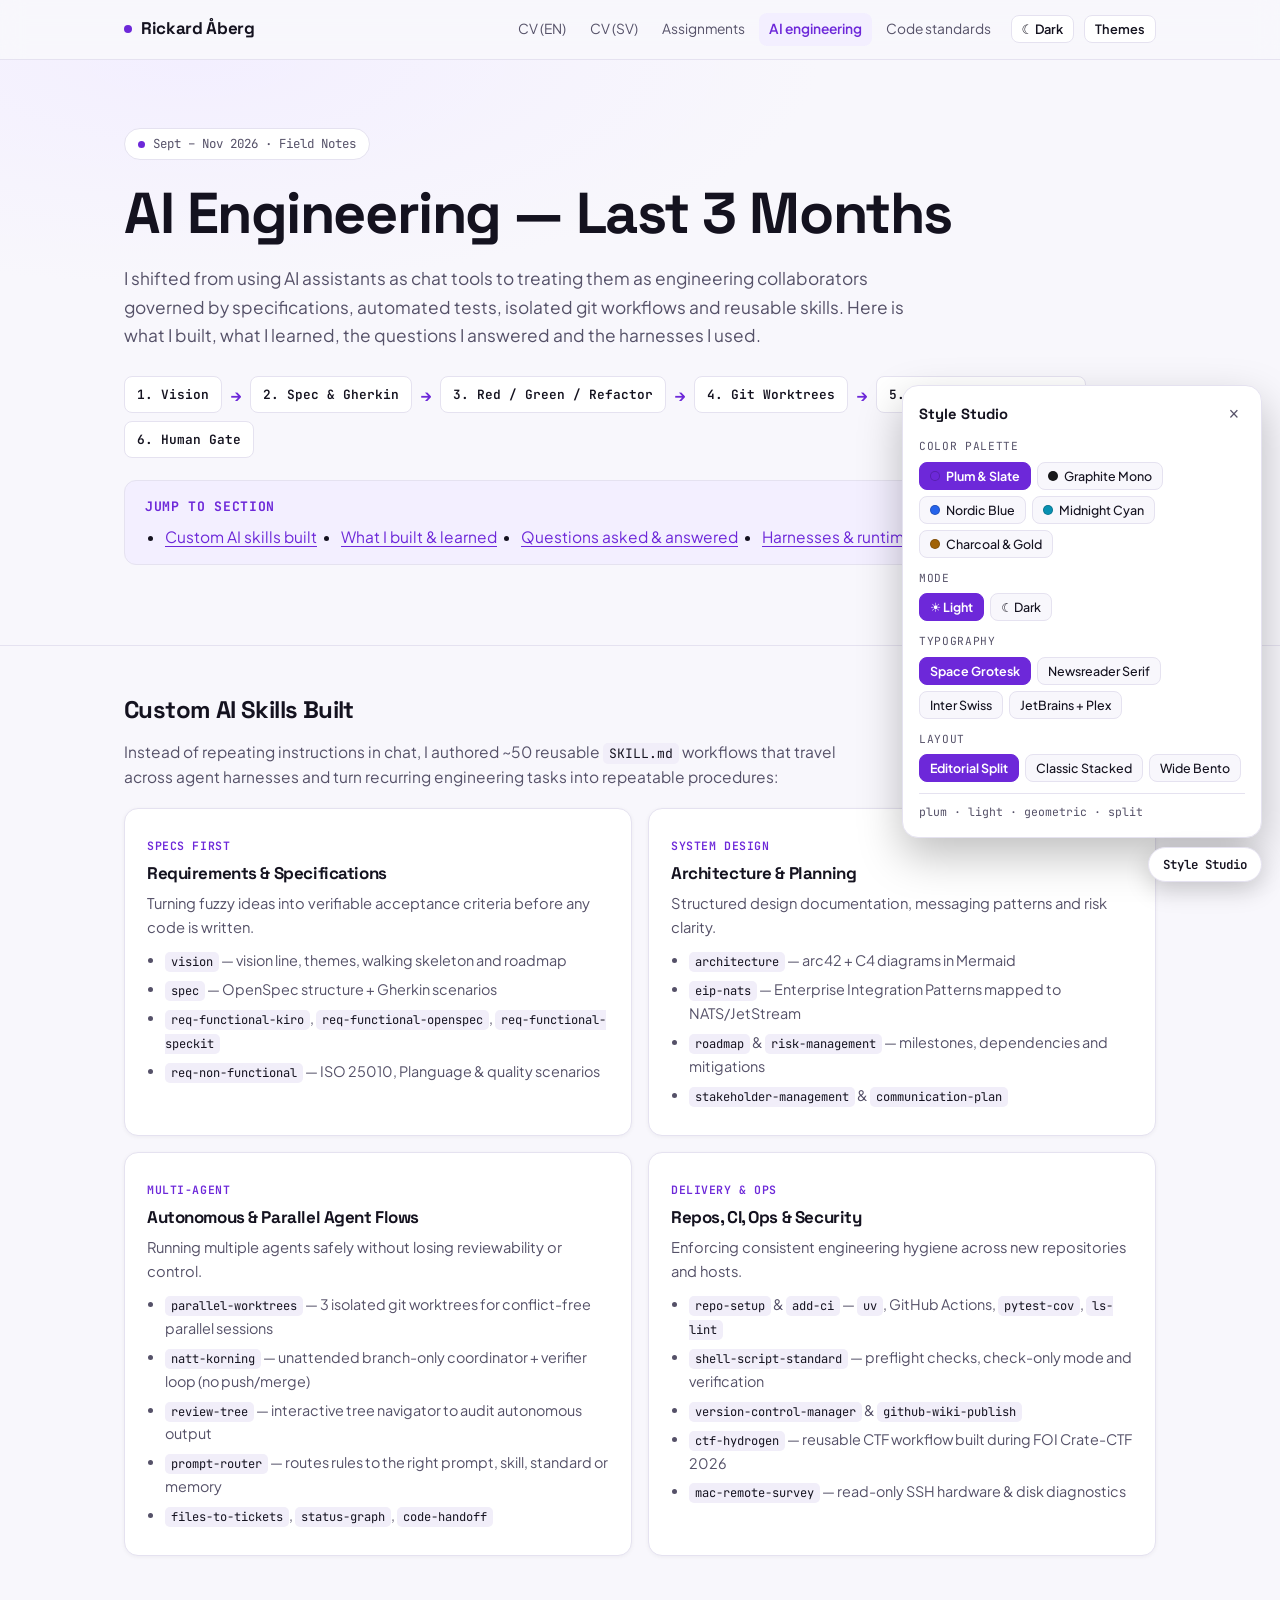
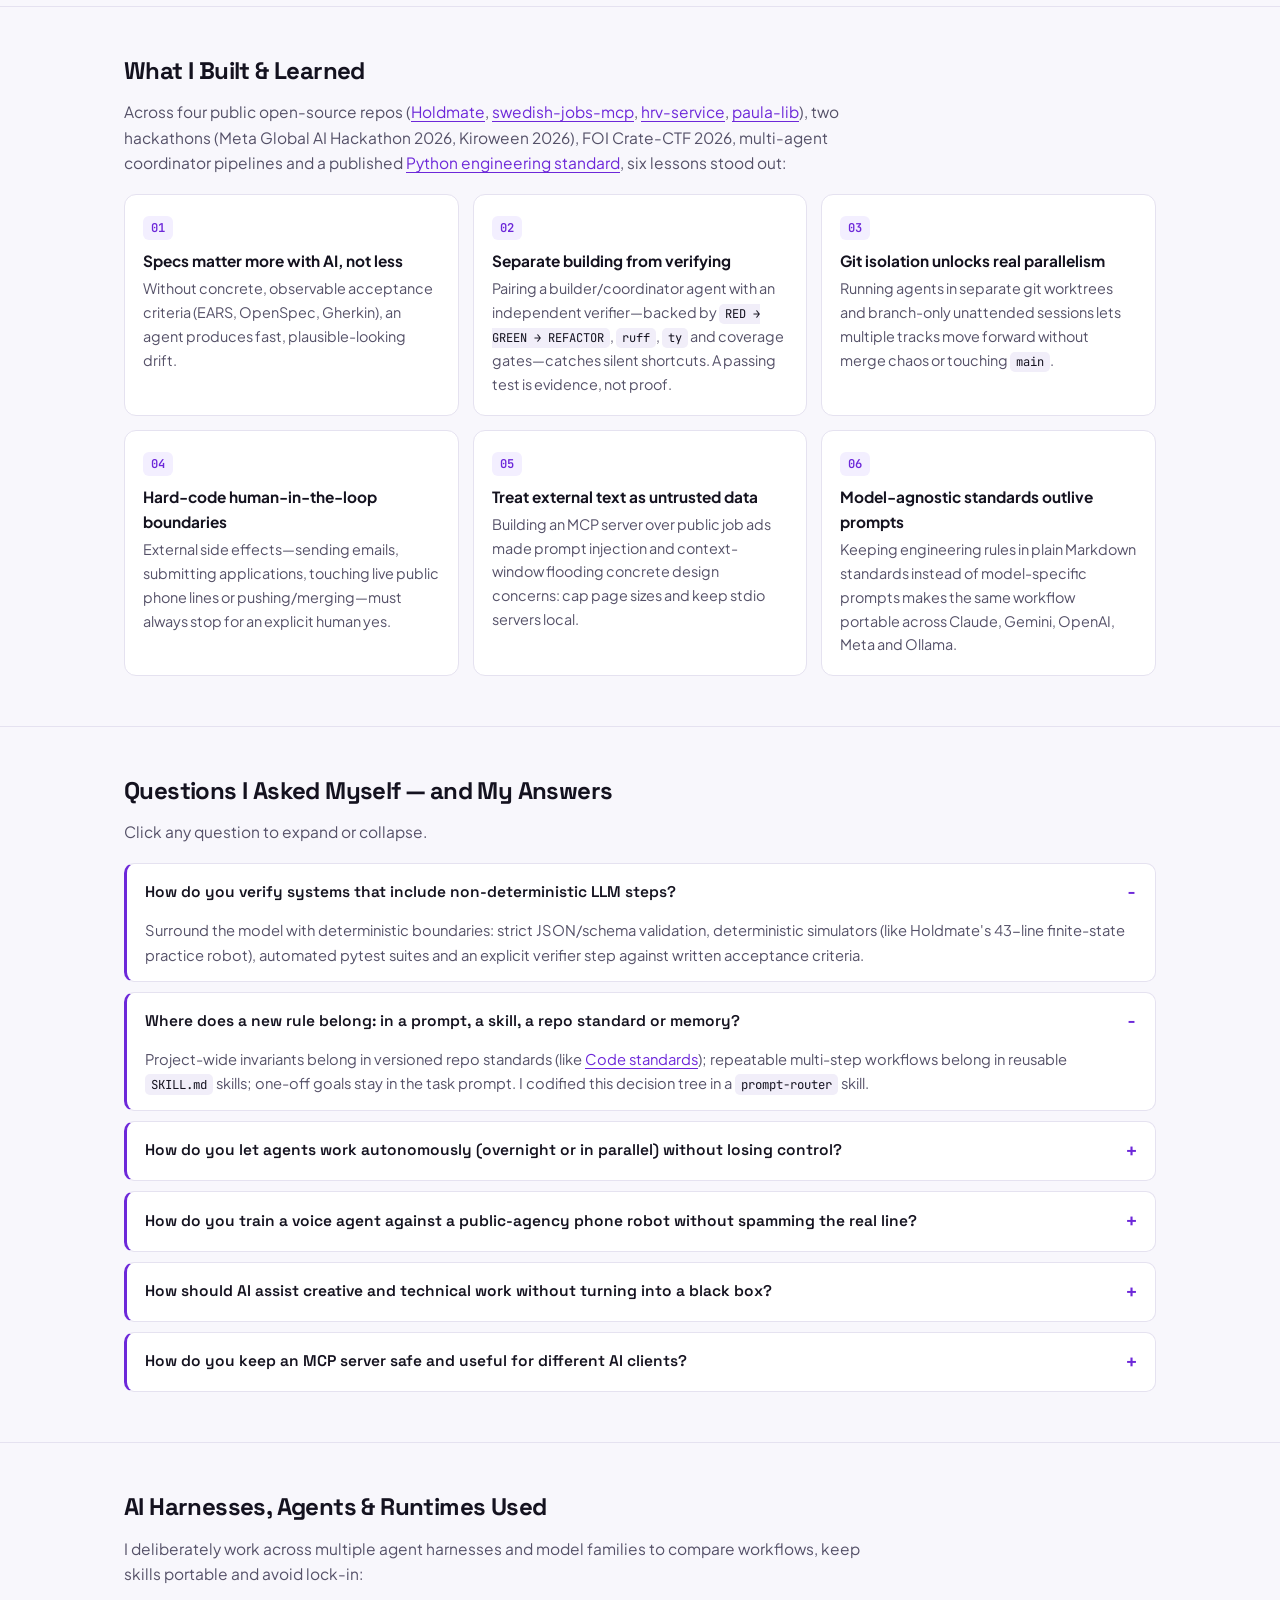
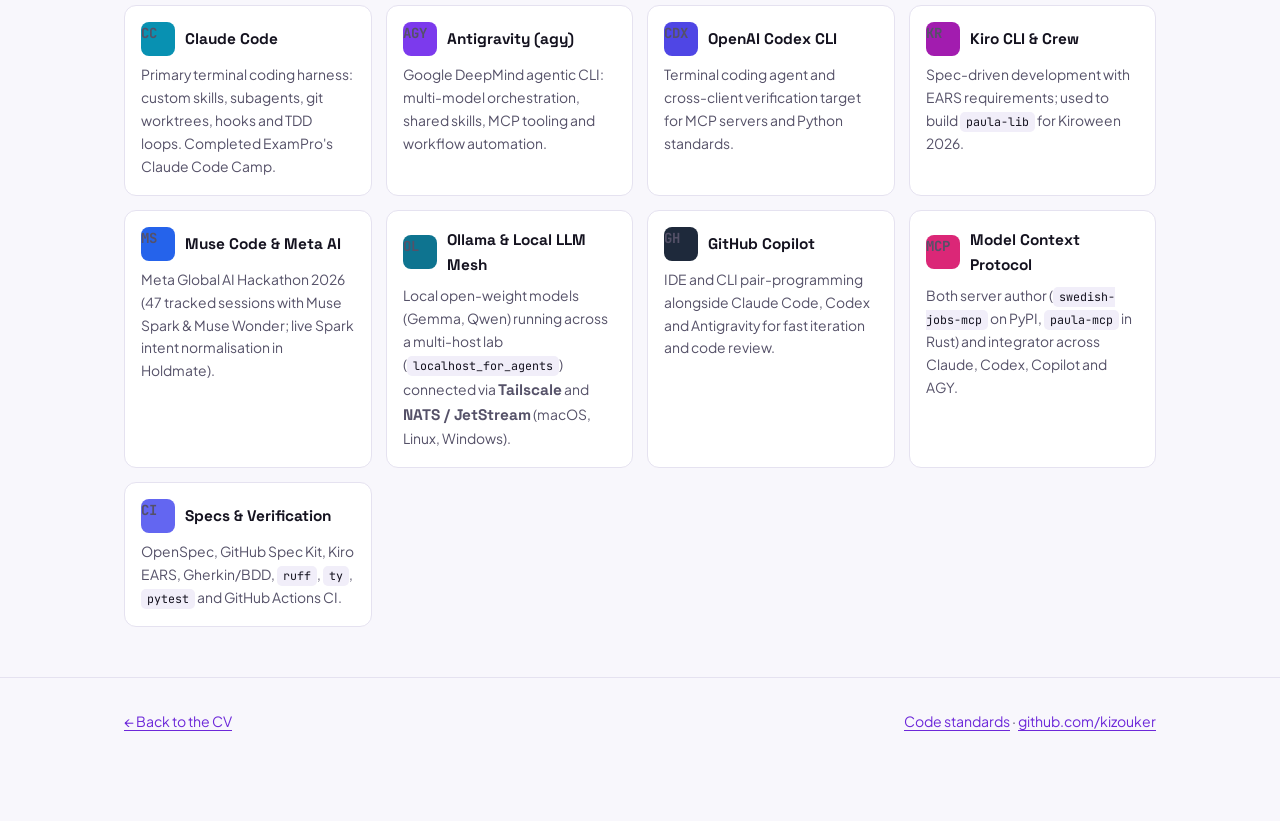
==== commit b76fd350: "Add Tailscale, NATS/JetStream, localhost_for_agents, GitHub Copilot and header Themes button" ====
--- a/ai-engineering.html
+++ b/ai-engineering.html
@@ -162,8 +162,9 @@
         <div class="harness"><div class="harness-head"><span class="badge" style="--badge-bg:#4f46e5">CDX</span><strong>OpenAI Codex CLI</strong></div><span>Terminal coding agent and cross-client verification target for MCP servers and Python standards.</span></div>
         <div class="harness"><div class="harness-head"><span class="badge" style="--badge-bg:#a21caf">KR</span><strong>Kiro CLI &amp; Crew</strong></div><span>Spec-driven development with EARS requirements; used to build <code>paula-lib</code> for Kiroween 2026.</span></div>
         <div class="harness"><div class="harness-head"><span class="badge" style="--badge-bg:#2563eb">MS</span><strong>Muse Code &amp; Meta AI</strong></div><span>Meta Global AI Hackathon 2026 (47 tracked sessions with Muse Spark &amp; Muse Wonder; live Spark intent normalisation in Holdmate).</span></div>
-        <div class="harness"><div class="harness-head"><span class="badge" style="--badge-bg:#0e7490">OL</span><strong>Ollama (Local)</strong></div><span>Local evaluation of open-weight models (Gemma, Qwen) behind swappable model interfaces for offline workflows.</span></div>
-        <div class="harness"><div class="harness-head"><span class="badge" style="--badge-bg:#db2777">MCP</span><strong>Model Context Protocol</strong></div><span>Both server author (<code>swedish-jobs-mcp</code> on PyPI, <code>paula-mcp</code> in Rust) and integrator across Claude, Codex and AGY.</span></div>
+        <div class="harness"><div class="harness-head"><span class="badge" style="--badge-bg:#0e7490">OL</span><strong>Ollama &amp; Local LLM Mesh</strong></div><span>Local open-weight models (Gemma, Qwen) running across a multi-host lab (<code>localhost_for_agents</code>) connected via <strong>Tailscale</strong> and <strong>NATS / JetStream</strong> (macOS, Linux, Windows).</span></div>
+        <div class="harness"><div class="harness-head"><span class="badge" style="--badge-bg:#1e293b">GH</span><strong>GitHub Copilot</strong></div><span>IDE and CLI pair-programming alongside Claude Code, Codex and Antigravity for fast iteration and code review.</span></div>
+        <div class="harness"><div class="harness-head"><span class="badge" style="--badge-bg:#db2777">MCP</span><strong>Model Context Protocol</strong></div><span>Both server author (<code>swedish-jobs-mcp</code> on PyPI, <code>paula-mcp</code> in Rust) and integrator across Claude, Codex, Copilot and AGY.</span></div>
         <div class="harness"><div class="harness-head"><span class="badge" style="--badge-bg:#6366f1">CI</span><strong>Specs &amp; Verification</strong></div><span>OpenSpec, GitHub Spec Kit, Kiro EARS, Gherkin/BDD, <code>ruff</code>, <code>ty</code>, <code>pytest</code> and GitHub Actions CI.</span></div>
       </div>
     </div>
--- a/style.css
+++ b/style.css
@@ -1,37 +1,96 @@
-:root {
-  --bg: #ffffff;
-  --bg-elev: #fafafa;
-  --fg: #111111;
-  --muted: #52525b;
-  --border: #e4e4e7;
-  --accent: #ea580c;
-  --accent-2: #18181b;
-  --accent-3: #c2410c;
-  --accent-4: #3f3f46;
-  --accent-soft: #fff7ed;
-  --code: #f4f4f5;
-  --shadow: 0 1px 6px rgba(17, 17, 17, 0.05);
-  --shadow-hover: 0 10px 26px rgba(234, 88, 12, 0.12);
-  --grid-dot: rgba(17, 17, 17, 0.09);
-  --header-bg: rgba(255, 255, 255, 0.88);
-}
-
-:root[data-theme="dark"] {
-  --bg: #0c0c0d;
-  --bg-elev: #161618;
-  --fg: #fafafa;
-  --muted: #a1a1aa;
-  --border: #27272a;
-  --accent: #fb923c;
-  --accent-2: #f4f4f5;
-  --accent-3: #fdba74;
-  --accent-4: #d4d4d8;
-  --accent-soft: rgba(251, 146, 60, 0.13);
-  --code: #202024;
-  --shadow: 0 2px 14px rgba(0, 0, 0, 0.45);
-  --shadow-hover: 0 12px 30px rgba(251, 146, 60, 0.16);
-  --grid-dot: rgba(255, 255, 255, 0.09);
-  --header-bg: rgba(12, 12, 13, 0.88);
+@import url('https://fonts.googleapis.com/css2?family=IBM+Plex+Sans:wght@400;500;600;700&family=Inter:wght@400;500;600;700&family=JetBrains+Mono:wght@400;600&family=Newsreader:ital,opsz,wght@0,6..72,500;0,6..72,600;1,6..72,500&family=Plus+Jakarta+Sans:wght@400;500;600;700&family=Space+Grotesk:wght@500;600;700&display=swap');
+
+/* ===== COLOR PALETTES ===== */
+/* 1. Plum & Slate (default — calm, distinct, no beige/green/red) */
+:root, :root[data-palette="plum"] {
+  --bg: #f8f7fc; --bg-elev: #ffffff; --fg: #14121f; --muted: #555168; --border: #e5e2f0;
+  --accent: #6d28d9; --accent-2: #4f46e5; --accent-soft: #f3efff; --code: #f1eef9;
+  --shadow: 0 1px 4px rgba(20, 18, 31, 0.05); --shadow-hover: 0 10px 28px rgba(109, 40, 217, 0.12);
+  --header-bg: rgba(248, 247, 252, 0.88);
+}
+:root[data-palette="plum"][data-theme="dark"] {
+  --bg: #0e0c18; --bg-elev: #161326; --fg: #f3f1fb; --muted: #a19bb8; --border: #282342;
+  --accent: #a78bfa; --accent-2: #818cf8; --accent-soft: rgba(167, 139, 250, 0.14); --code: #1f1b33;
+  --shadow: 0 2px 12px rgba(0, 0, 0, 0.4); --shadow-hover: 0 12px 32px rgba(167, 139, 250, 0.16);
+  --header-bg: rgba(14, 12, 24, 0.88);
+}
+
+/* 2. Graphite Mono (pure architectural monochrome) */
+:root[data-palette="mono"] {
+  --bg: #ffffff; --bg-elev: #fafafa; --fg: #111113; --muted: #52525b; --border: #e4e4e7;
+  --accent: #18181b; --accent-2: #3f3f46; --accent-soft: #f4f4f5; --code: #f4f4f5;
+  --shadow: 0 1px 4px rgba(0, 0, 0, 0.04); --shadow-hover: 0 10px 24px rgba(0, 0, 0, 0.08);
+  --header-bg: rgba(255, 255, 255, 0.9);
+}
+:root[data-palette="mono"][data-theme="dark"] {
+  --bg: #0a0a0b; --bg-elev: #141416; --fg: #fafafa; --muted: #a1a1aa; --border: #27272a;
+  --accent: #e4e4e7; --accent-2: #a1a1aa; --accent-soft: rgba(255, 255, 255, 0.08); --code: #1e1e22;
+  --shadow: 0 2px 12px rgba(0, 0, 0, 0.5); --shadow-hover: 0 12px 28px rgba(255, 255, 255, 0.07);
+  --header-bg: rgba(10, 10, 11, 0.9);
+}
+
+/* 3. Nordic Blue */
+:root[data-palette="blue"] {
+  --bg: #f8fafc; --bg-elev: #ffffff; --fg: #0f172a; --muted: #475569; --border: #e2e8f0;
+  --accent: #2563eb; --accent-2: #4f46e5; --accent-soft: #eff6ff; --code: #f1f5f9;
+  --shadow: 0 1px 4px rgba(15, 23, 42, 0.04); --shadow-hover: 0 10px 28px rgba(37, 99, 235, 0.11);
+  --header-bg: rgba(248, 250, 252, 0.88);
+}
+:root[data-palette="blue"][data-theme="dark"] {
+  --bg: #0b1120; --bg-elev: #111827; --fg: #f1f5f9; --muted: #94a3b8; --border: #1e293b;
+  --accent: #60a5fa; --accent-2: #818cf8; --accent-soft: rgba(96, 165, 250, 0.12); --code: #1a2335;
+  --shadow: 0 2px 12px rgba(0, 0, 0, 0.35); --shadow-hover: 0 12px 32px rgba(96, 165, 250, 0.15);
+  --header-bg: rgba(11, 17, 32, 0.88);
+}
+
+/* 4. Midnight Cyan (synth/tech) */
+:root[data-palette="cyan"] {
+  --bg: #f7fbfc; --bg-elev: #ffffff; --fg: #0c1922; --muted: #476072; --border: #dbe8ee;
+  --accent: #0891b2; --accent-2: #7c3aed; --accent-soft: #ecfeff; --code: #eef6f9;
+  --shadow: 0 1px 4px rgba(12, 25, 34, 0.05); --shadow-hover: 0 10px 28px rgba(8, 145, 178, 0.14);
+  --header-bg: rgba(247, 251, 252, 0.88);
+}
+:root[data-palette="cyan"][data-theme="dark"] {
+  --bg: #090d16; --bg-elev: #111827; --fg: #f1f5f9; --muted: #94a3b8; --border: #1e293b;
+  --accent: #22d3ee; --accent-2: #c084fc; --accent-soft: rgba(34, 211, 238, 0.12); --code: #182235;
+  --shadow: 0 2px 16px rgba(0, 0, 0, 0.45); --shadow-hover: 0 14px 34px rgba(34, 211, 238, 0.2);
+  --header-bg: rgba(9, 13, 22, 0.88);
+}
+
+/* 5. Charcoal & Gold */
+:root[data-palette="gold"] {
+  --bg: #fbfbfa; --bg-elev: #ffffff; --fg: #181715; --muted: #57534e; --border: #e7e5e4;
+  --accent: #a16207; --accent-2: #78716c; --accent-soft: #fefce8; --code: #f5f5f4;
+  --shadow: 0 1px 4px rgba(24, 23, 21, 0.05); --shadow-hover: 0 10px 26px rgba(161, 98, 7, 0.12);
+  --header-bg: rgba(251, 251, 250, 0.9);
+}
+:root[data-palette="gold"][data-theme="dark"] {
+  --bg: #111010; --bg-elev: #1b1a18; --fg: #fafaf9; --muted: #a8a29e; --border: #2d2b28;
+  --accent: #eab308; --accent-2: #d6d3d1; --accent-soft: rgba(234, 179, 8, 0.13); --code: #252320;
+  --shadow: 0 2px 14px rgba(0, 0, 0, 0.45); --shadow-hover: 0 12px 30px rgba(234, 179, 8, 0.16);
+  --header-bg: rgba(17, 16, 16, 0.9);
+}
+
+/* ===== FONT PRESETS ===== */
+:root, :root[data-font="geometric"] {
+  --font-display: "Space Grotesk", system-ui, sans-serif;
+  --font-body: "Plus Jakarta Sans", system-ui, sans-serif;
+  --font-mono: "JetBrains Mono", ui-monospace, SFMono-Regular, Menlo, monospace;
+}
+:root[data-font="editorial"] {
+  --font-display: "Newsreader", Georgia, serif;
+  --font-body: "Inter", system-ui, sans-serif;
+  --font-mono: "JetBrains Mono", ui-monospace, SFMono-Regular, Menlo, monospace;
+}
+:root[data-font="swiss"] {
+  --font-display: "Inter", system-ui, -apple-system, sans-serif;
+  --font-body: "Inter", system-ui, -apple-system, sans-serif;
+  --font-mono: "JetBrains Mono", ui-monospace, SFMono-Regular, Menlo, monospace;
+}
+:root[data-font="terminal"] {
+  --font-display: "JetBrains Mono", ui-monospace, monospace;
+  --font-body: "IBM Plex Sans", system-ui, sans-serif;
+  --font-mono: "JetBrains Mono", ui-monospace, SFMono-Regular, Menlo, monospace;
 }
 
 * { box-sizing: border-box; }
@@ -40,18 +99,20 @@
   margin: 0;
   background: var(--bg);
   color: var(--fg);
-  font-family: system-ui, -apple-system, "Segoe UI", Roboto, sans-serif;
-  line-height: 1.6;
+  font-family: var(--font-body);
+  font-size: 15.5px;
+  line-height: 1.65;
+  -webkit-font-smoothing: antialiased;
   transition: background-color 0.2s ease, color 0.2s ease;
 }
 a { color: var(--accent); text-underline-offset: 3px; }
-a:hover { opacity: 0.85; }
+a:hover { opacity: 0.82; }
 code {
   background: var(--code);
   border-radius: 5px;
   padding: 2px 6px;
-  font-family: ui-monospace, SFMono-Regular, Menlo, Monaco, Consolas, monospace;
-  font-size: 0.86em;
+  font-family: var(--font-mono);
+  font-size: 0.84em;
   color: var(--fg);
 }
 pre {
@@ -63,7 +124,7 @@
 }
 pre code { background: transparent; padding: 0; }
 
-.wrap { max-width: 980px; margin: 0 auto; padding: 0 22px; }
+.wrap { max-width: 1080px; margin: 0 auto; padding: 0 24px; }
 
 /* Sticky glass header */
 header {
@@ -71,8 +132,8 @@
   top: 0;
   z-index: 20;
   background: var(--header-bg);
-  backdrop-filter: blur(10px);
-  -webkit-backdrop-filter: blur(10px);
+  backdrop-filter: blur(12px);
+  -webkit-backdrop-filter: blur(12px);
   border-bottom: 1px solid var(--border);
 }
 header .wrap {
@@ -80,109 +141,75 @@
   justify-content: space-between;
   align-items: center;
   gap: 16px;
-  padding: 12px 22px;
+  padding: 13px 24px;
 }
 .brand {
-  font-weight: 750;
-  font-size: 1.05rem;
+  font-family: var(--font-display);
+  font-weight: 700;
+  font-size: 1.06rem;
   color: var(--fg);
   text-decoration: none;
   letter-spacing: -0.02em;
   display: inline-flex;
   align-items: center;
-  gap: 8px;
-}
-.brand-dot {
-  width: 9px;
-  height: 9px;
-  border-radius: 50%;
-  background: linear-gradient(135deg, var(--accent), var(--accent-2));
-}
-nav {
-  display: flex;
-  align-items: center;
-  gap: 6px;
-  flex-wrap: wrap;
-  font-size: 0.88rem;
-}
+  gap: 9px;
+}
+.brand-dot { width: 8px; height: 8px; border-radius: 50%; background: var(--accent); }
+nav { display: flex; align-items: center; gap: 4px; flex-wrap: wrap; font-size: 0.86rem; }
 nav a {
   color: var(--muted);
   text-decoration: none;
   padding: 5px 10px;
-  border-radius: 999px;
+  border-radius: 8px;
   transition: background-color 0.15s ease, color 0.15s ease;
 }
 nav a:hover { background: var(--accent-soft); color: var(--fg); opacity: 1; }
-nav a[aria-current="page"] {
-  background: var(--accent-soft);
-  color: var(--accent);
-  font-weight: 650;
-}
+nav a[aria-current="page"] { background: var(--accent-soft); color: var(--accent); font-weight: 600; }
 .theme-toggle {
   border: 1px solid var(--border);
   background: var(--bg-elev);
   color: var(--fg);
-  border-radius: 999px;
-  padding: 5px 11px;
-  font-size: 0.82rem;
+  border-radius: 8px;
+  padding: 5px 10px;
+  font-family: var(--font-body);
+  font-size: 0.8rem;
   font-weight: 600;
   cursor: pointer;
-  margin-left: 4px;
-  transition: border-color 0.15s ease, transform 0.15s ease;
-}
-.theme-toggle:hover { border-color: var(--accent); transform: translateY(-1px); }
+  margin-left: 6px;
+}
+.theme-toggle:hover { border-color: var(--accent); }
 
 /* Hero */
 .hero {
-  position: relative;
-  padding: 64px 0 46px;
+  padding: 68px 0 52px;
   border-top: 0;
-  background-image:
-    radial-gradient(circle at 12% 16%, rgba(234, 88, 12, 0.08), transparent 40%),
-    radial-gradient(var(--grid-dot) 1px, transparent 1px);
-  background-size: auto, 24px 24px;
+  background: radial-gradient(ellipse 70% 55% at 15% 0%, var(--accent-soft), transparent 70%);
 }
 .status-pill {
   display: inline-flex;
   align-items: center;
   gap: 8px;
+  font-family: var(--font-mono);
+  font-size: 0.78rem;
+  color: var(--muted);
   background: var(--bg-elev);
   border: 1px solid var(--border);
   border-radius: 999px;
   padding: 5px 13px;
-  font-size: 0.83rem;
-  color: var(--muted);
-  box-shadow: var(--shadow);
-  margin-bottom: 18px;
-}
-.pulse {
-  width: 8px;
-  height: 8px;
-  border-radius: 50%;
-  background: var(--accent);
-  box-shadow: 0 0 0 0 rgba(234, 88, 12, 0.55);
-  animation: pulse 2.2s infinite;
-}
-@keyframes pulse {
-  0% { box-shadow: 0 0 0 0 rgba(234, 88, 12, 0.55); }
-  70% { box-shadow: 0 0 0 8px rgba(234, 88, 12, 0); }
-  100% { box-shadow: 0 0 0 0 rgba(234, 88, 12, 0); }
-}
-
-h1, h2, h3, h4 { line-height: 1.22; letter-spacing: -0.025em; }
-h1 {
-  font-size: clamp(2.15rem, 5vw, 3.45rem);
-  margin: 0 0 14px;
-  color: var(--fg);
-}
-h2 { font-size: 1.6rem; margin: 0 0 16px; }
-h3 { font-size: 1.04rem; margin: 0 0 8px; }
-.subtitle, .intro {
-  color: var(--muted);
-  font-size: 1.12rem;
-  max-width: 56ch;
-  margin: 0 0 24px;
-}
+  margin-bottom: 20px;
+}
+.pulse { width: 7px; height: 7px; border-radius: 50%; background: var(--accent); }
+
+h1, h2, h3, h4 {
+  font-family: var(--font-display);
+  line-height: 1.18;
+  letter-spacing: -0.025em;
+}
+:root[data-font="editorial"] h1 { font-weight: 600; letter-spacing: -0.02em; }
+h1 { font-size: clamp(2.3rem, 5.2vw, 3.6rem); margin: 0 0 16px; color: var(--fg); }
+h2 { font-size: 1.5rem; margin: 0 0 14px; }
+h3 { font-size: 1.06rem; margin: 0 0 8px; }
+.subtitle, .intro { color: var(--muted); font-size: 1.08rem; max-width: 60ch; margin: 0 0 26px; }
 
 .buttons { display: flex; gap: 10px; flex-wrap: wrap; }
 .button {
@@ -192,333 +219,177 @@
   border: 1px solid var(--border);
   background: var(--bg-elev);
   color: var(--fg);
-  border-radius: 999px;
-  padding: 9px 18px;
+  border-radius: 10px;
+  padding: 9px 16px;
   text-decoration: none;
-  font-weight: 650;
-  font-size: 0.93rem;
+  font-weight: 600;
+  font-size: 0.9rem;
   box-shadow: var(--shadow);
-  transition: transform 0.16s ease, border-color 0.16s ease, box-shadow 0.16s ease;
-}
-.button:hover {
-  transform: translateY(-2px);
-  border-color: var(--accent);
-  box-shadow: var(--shadow-hover);
-  opacity: 1;
-}
-.button.primary {
-  background: var(--accent);
-  border-color: var(--accent);
-  color: #ffffff;
-}
-:root[data-theme="dark"] .button.primary { color: #0b1120; }
+  transition: transform 0.15s ease, border-color 0.15s ease, box-shadow 0.15s ease;
+}
+.button:hover { transform: translateY(-1px); border-color: var(--accent); box-shadow: var(--shadow-hover); opacity: 1; }
+.button.primary { background: var(--accent); border-color: var(--accent); color: #ffffff; }
+:root[data-theme="dark"] .button.primary { color: #0a0a0b; }
 
 /* Stat strip */
 .stats {
   display: grid;
-  grid-template-columns: repeat(auto-fit, minmax(155px, 1fr));
-  gap: 12px;
-  margin-top: 30px;
-}
-.stat {
-  background: var(--bg-elev);
+  grid-template-columns: repeat(4, 1fr);
+  gap: 1px;
+  margin-top: 38px;
+  background: var(--border);
   border: 1px solid var(--border);
   border-radius: 14px;
-  padding: 14px 16px;
+  overflow: hidden;
+}
+.stat { background: var(--bg-elev); padding: 18px 20px; }
+.stat strong { display: block; font-family: var(--font-display); font-size: 1.55rem; line-height: 1.1; color: var(--fg); margin-bottom: 4px; }
+.stat span { font-size: 0.82rem; color: var(--muted); }
+
+/* ===== LAYOUT MODES ===== */
+section { border-top: 1px solid var(--border); padding: 50px 0; }
+.split { display: grid; grid-template-columns: 230px 1fr; gap: 36px; align-items: start; }
+.split-rail { position: sticky; top: 76px; }
+.section-num {
+  display: block;
+  font-family: var(--font-mono);
+  font-size: 0.75rem;
+  font-weight: 600;
+  color: var(--accent);
+  letter-spacing: 0.08em;
+  text-transform: uppercase;
+  margin-bottom: 6px;
+}
+.split-rail h2 { margin: 0 0 8px; font-size: 1.45rem; }
+.split-rail p { margin: 0; font-size: 0.87rem; color: var(--muted); line-height: 1.55; }
+
+/* Layout 2: Classic Stacked */
+:root[data-layout="stacked"] .wrap { max-width: 920px; }
+:root[data-layout="stacked"] .split { grid-template-columns: 1fr; gap: 18px; }
+:root[data-layout="stacked"] .split-rail { position: static; }
+:root[data-layout="stacked"] .card.featured { grid-column: auto; }
+
+/* Layout 3: Wide Magazine / Bento */
+:root[data-layout="wide"] .wrap { max-width: 1240px; }
+:root[data-layout="wide"] section { padding: 38px 0; }
+:root[data-layout="wide"] .split { grid-template-columns: 200px 1fr; gap: 28px; }
+:root[data-layout="wide"] .cards.two { grid-template-columns: repeat(3, minmax(0, 1fr)); }
+:root[data-layout="wide"] .card.featured { grid-column: span 2; }
+:root[data-layout="wide"] .timeline { display: grid; grid-template-columns: repeat(2, minmax(0, 1fr)); gap: 4px 28px; }
+:root[data-layout="wide"] .timeline::before { display: none; }
+
+.lead { color: var(--muted); max-width: 68ch; margin: 0 0 18px; }
+
+/* Cards */
+.cards { display: grid; grid-template-columns: repeat(auto-fit, minmax(220px, 1fr)); gap: 16px; }
+.cards.two { grid-template-columns: repeat(2, minmax(0, 1fr)); }
+.card.featured { grid-column: 1 / -1; }
+
+.card {
+  background: var(--bg-elev);
+  border: 1px solid var(--border);
+  border-radius: 14px;
+  padding: 22px;
   box-shadow: var(--shadow);
-}
-.stat strong {
-  display: block;
-  font-size: 1.45rem;
-  line-height: 1.1;
-  color: var(--accent);
-  margin-bottom: 3px;
-}
-.stat span { font-size: 0.83rem; color: var(--muted); }
-
-/* Sections & cards */
-section { border-top: 1px solid var(--border); padding: 42px 0; }
-.lead { color: var(--muted); max-width: 72ch; margin: 0 0 18px; }
-
-.cards {
-  display: grid;
-  grid-template-columns: repeat(auto-fit, minmax(230px, 1fr));
-  gap: 16px;
-}
-.cards.two { grid-template-columns: repeat(auto-fit, minmax(300px, 1fr)); }
-
-.card {
-  position: relative;
-  background: var(--bg-elev);
-  border: 1px solid var(--border);
-  border-radius: 16px;
-  padding: 20px;
-  box-shadow: var(--shadow);
-  transition: transform 0.18s ease, box-shadow 0.18s ease, border-color 0.18s ease;
-  overflow: hidden;
-}
-.card:hover {
-  transform: translateY(-3px);
-  box-shadow: var(--shadow-hover);
-  border-color: var(--accent);
-}
-.card::before {
-  content: "";
-  position: absolute;
-  top: 0;
-  left: 0;
-  right: 0;
-  height: 3px;
-  background: var(--card-accent, var(--accent));
-}
-.card.amber { --card-accent: var(--accent-2); }
-.card.indigo { --card-accent: var(--accent-3); }
-.card.emerald { --card-accent: var(--accent-4); }
-
-.card p { color: var(--muted); margin: 0; font-size: 0.93rem; }
-.card ul { margin: 10px 0 0; padding-left: 18px; color: var(--muted); font-size: 0.91rem; }
+  transition: transform 0.16s ease, box-shadow 0.16s ease, border-color 0.16s ease;
+}
+.card:hover { transform: translateY(-2px); box-shadow: var(--shadow-hover); border-color: var(--accent); }
+.card p { color: var(--muted); margin: 0; font-size: 0.92rem; }
+.card ul { margin: 10px 0 0; padding-left: 18px; color: var(--muted); font-size: 0.9rem; }
 .card li { margin: 5px 0; }
 
 .eyebrow {
   display: inline-block;
-  font-size: 0.74rem;
-  font-weight: 700;
+  font-family: var(--font-mono);
+  font-size: 0.72rem;
+  font-weight: 600;
   text-transform: uppercase;
-  letter-spacing: 0.06em;
-  color: var(--card-accent, var(--accent));
-  margin-bottom: 6px;
-}
-
-.tags { display: flex; flex-wrap: wrap; gap: 6px; margin-top: 12px; }
+  letter-spacing: 0.05em;
+  color: var(--accent);
+  margin-bottom: 8px;
+}
+
+.tags { display: flex; flex-wrap: wrap; gap: 6px; margin-top: 14px; }
 .tag {
-  font-size: 0.76rem;
-  font-weight: 600;
+  font-family: var(--font-mono);
+  font-size: 0.73rem;
+  font-weight: 500;
   padding: 3px 9px;
-  border-radius: 999px;
+  border-radius: 6px;
   background: var(--code);
   color: var(--muted);
   border: 1px solid var(--border);
 }
 
-/* Vertical rail timeline */
-.timeline {
-  list-style: none;
-  padding: 0;
-  margin: 0;
-  position: relative;
-}
-.timeline::before {
-  content: "";
-  position: absolute;
-  left: 118px;
-  top: 12px;
-  bottom: 12px;
-  width: 2px;
-  background: var(--border);
-}
-.timeline li {
+/* Skill rows */
+.skill-rows { display: grid; gap: 0; border-top: 1px solid var(--border); }
+.skill-row {
   display: grid;
-  grid-template-columns: 105px 28px 1fr;
-  align-items: start;
-  gap: 8px;
-  padding: 12px 0;
-}
-.timeline .when {
-  color: var(--muted);
-  font-size: 0.87rem;
-  font-weight: 600;
-  text-align: right;
-  padding-top: 2px;
-}
-.timeline .dot {
-  width: 12px;
-  height: 12px;
-  border-radius: 50%;
-  background: var(--bg);
-  border: 2.5px solid var(--accent);
-  margin: 6px auto 0;
-  position: relative;
-  z-index: 1;
-  transition: transform 0.15s ease, background-color 0.15s ease;
-}
-.timeline li:hover .dot {
-  transform: scale(1.25);
-  background: var(--accent);
-}
-.timeline .what strong { display: block; font-size: 0.98rem; }
-.timeline .what span { color: var(--muted); font-size: 0.92rem; }
-
-/* Skills columns */
-.columns {
-  display: grid;
-  grid-template-columns: repeat(auto-fit, minmax(210px, 1fr));
+  grid-template-columns: 165px 1fr;
   gap: 16px;
-}
-.col-box {
-  background: var(--bg-elev);
-  border: 1px solid var(--border);
-  border-radius: 14px;
-  padding: 16px 18px;
-  box-shadow: var(--shadow);
-}
-.col-box h3 {
-  font-size: 0.8rem;
+  align-items: baseline;
+  padding: 15px 0;
+  border-bottom: 1px solid var(--border);
+}
+.skill-row h3 {
+  font-family: var(--font-mono);
+  font-size: 0.78rem;
   text-transform: uppercase;
   letter-spacing: 0.06em;
   color: var(--accent);
-  margin: 0 0 10px;
-}
-.col-box ul { margin: 0; padding-left: 18px; color: var(--muted); font-size: 0.92rem; }
-.col-box li { margin: 4px 0; }
+  margin: 0;
+}
+.skill-row .tags { margin-top: 0; }
+
+/* Timeline */
+.timeline { list-style: none; padding: 0; margin: 0; position: relative; }
+.timeline::before { content: ""; position: absolute; left: 104px; top: 12px; bottom: 12px; width: 1.5px; background: var(--border); }
+.timeline li { display: grid; grid-template-columns: 92px 26px 1fr; align-items: start; gap: 8px; padding: 11px 0; }
+.timeline .when { font-family: var(--font-mono); color: var(--muted); font-size: 0.8rem; text-align: right; padding-top: 3px; }
+.timeline .dot { width: 10px; height: 10px; border-radius: 50%; background: var(--bg); border: 2px solid var(--accent); margin: 7px auto 0; position: relative; z-index: 1; transition: transform 0.15s ease, background-color 0.15s ease; }
+.timeline li:hover .dot { transform: scale(1.3); background: var(--accent); }
+.timeline .what strong { display: block; font-size: 0.96rem; }
+.timeline .what span { color: var(--muted); font-size: 0.9rem; }
 
 /* Certs */
-.certs {
-  display: grid;
-  grid-template-columns: repeat(auto-fit, minmax(225px, 1fr));
-  gap: 12px;
-}
-.cert {
-  background: var(--bg-elev);
-  border: 1px solid var(--border);
-  border-radius: 12px;
-  padding: 14px 16px;
-  box-shadow: var(--shadow);
-}
-.cert strong { display: block; font-size: 0.93rem; }
-.cert span { color: var(--muted); font-size: 0.84rem; }
-
-/* Pipeline flow strip (AI Engineering) */
-.flow {
-  display: flex;
-  flex-wrap: wrap;
-  align-items: center;
-  gap: 8px;
-  margin: 22px 0 8px;
-}
-.flow-step {
-  background: var(--bg-elev);
-  border: 1px solid var(--border);
-  border-radius: 10px;
-  padding: 7px 12px;
-  font-size: 0.84rem;
-  font-weight: 650;
-  box-shadow: var(--shadow);
-}
+.certs { display: grid; grid-template-columns: repeat(auto-fit, minmax(220px, 1fr)); gap: 12px; }
+.cert { background: var(--bg-elev); border: 1px solid var(--border); border-radius: 12px; padding: 15px 17px; }
+.cert strong { display: block; font-size: 0.93rem; margin-bottom: 2px; }
+.cert span { color: var(--muted); font-size: 0.83rem; }
+
+/* AI Engineering & Standards */
+.flow { display: flex; flex-wrap: wrap; align-items: center; gap: 8px; margin: 22px 0 8px; }
+.flow-step { font-family: var(--font-mono); background: var(--bg-elev); border: 1px solid var(--border); border-radius: 8px; padding: 7px 12px; font-size: 0.8rem; font-weight: 600; }
 .flow-arrow { color: var(--accent); font-weight: 700; }
 
-/* TOC */
-.toc {
-  background: var(--accent-soft);
-  border: 1px solid var(--border);
-  border-radius: 14px;
-  padding: 16px 20px;
-  margin: 22px 0 30px;
-}
-.toc strong { display: block; margin-bottom: 6px; font-size: 0.9rem; }
+.toc { background: var(--accent-soft); border: 1px solid var(--border); border-radius: 12px; padding: 15px 20px; margin: 22px 0 28px; }
+.toc strong { display: block; margin-bottom: 6px; font-size: 0.82rem; font-family: var(--font-mono); text-transform: uppercase; letter-spacing: 0.05em; color: var(--accent); }
 .toc ul { margin: 0; padding-left: 20px; display: flex; gap: 6px 24px; flex-wrap: wrap; }
 
-/* Numbered lesson cards */
-.lesson-grid {
-  display: grid;
-  grid-template-columns: repeat(auto-fit, minmax(275px, 1fr));
-  gap: 14px;
-}
-.lesson {
-  background: var(--bg-elev);
-  border: 1px solid var(--border);
-  border-radius: 14px;
-  padding: 16px 18px;
-  box-shadow: var(--shadow);
-}
-.lesson-num {
-  display: inline-block;
-  font-family: ui-monospace, SFMono-Regular, Menlo, monospace;
-  font-size: 0.78rem;
-  font-weight: 700;
-  color: var(--accent);
-  background: var(--accent-soft);
-  padding: 2px 8px;
-  border-radius: 999px;
-  margin-bottom: 8px;
-}
-.lesson strong { display: block; margin-bottom: 4px; font-size: 0.97rem; }
-.lesson p { margin: 0; color: var(--muted); font-size: 0.91rem; }
-
-/* Interactive Q&A accordion */
-.qa-list { display: grid; gap: 12px; }
-details.qa {
-  background: var(--bg-elev);
-  border: 1px solid var(--border);
-  border-left: 4px solid var(--accent);
-  border-radius: 12px;
-  padding: 14px 18px;
-  box-shadow: var(--shadow);
-  transition: border-color 0.15s ease;
-}
-details.qa[open] { border-left-color: var(--accent-2); }
-details.qa summary {
-  cursor: pointer;
-  font-weight: 650;
-  list-style: none;
-  display: flex;
-  justify-content: space-between;
-  align-items: center;
-  gap: 12px;
-}
+.lesson-grid { display: grid; grid-template-columns: repeat(auto-fit, minmax(275px, 1fr)); gap: 14px; }
+.lesson { background: var(--bg-elev); border: 1px solid var(--border); border-radius: 12px; padding: 18px; }
+.lesson-num { display: inline-block; font-family: var(--font-mono); font-size: 0.76rem; font-weight: 600; color: var(--accent); background: var(--accent-soft); padding: 2px 8px; border-radius: 6px; margin-bottom: 8px; }
+.lesson strong { display: block; margin-bottom: 4px; font-size: 0.96rem; }
+.lesson p { margin: 0; color: var(--muted); font-size: 0.9rem; }
+
+.qa-list { display: grid; gap: 10px; }
+details.qa { background: var(--bg-elev); border: 1px solid var(--border); border-left: 3px solid var(--accent); border-radius: 10px; padding: 14px 18px; }
+details.qa summary { cursor: pointer; font-family: var(--font-display); font-weight: 600; list-style: none; display: flex; justify-content: space-between; align-items: center; gap: 12px; }
 details.qa summary::-webkit-details-marker { display: none; }
-details.qa summary::after {
-  content: "+";
-  font-family: ui-monospace, monospace;
-  font-size: 1.2rem;
-  color: var(--accent);
-  flex-shrink: 0;
-}
-details.qa[open] summary::after { content: "−"; color: var(--accent-2); }
-details.qa .a { margin: 10px 0 0; color: var(--muted); font-size: 0.94rem; }
-
-/* Harnesses grid */
-.harnesses {
-  display: grid;
-  grid-template-columns: repeat(auto-fit, minmax(220px, 1fr));
-  gap: 14px;
-}
-.harness {
-  background: var(--bg-elev);
-  border: 1px solid var(--border);
-  border-radius: 14px;
-  padding: 16px;
-  box-shadow: var(--shadow);
-  transition: transform 0.16s ease, border-color 0.16s ease;
-}
-.harness:hover { transform: translateY(-2px); border-color: var(--accent); }
+details.qa summary::after { content: "+"; font-family: var(--font-mono); font-size: 1.15rem; color: var(--accent); flex-shrink: 0; }
+details.qa[open] summary::after { content: "−"; }
+details.qa .a { margin: 10px 0 0; color: var(--muted); font-size: 0.92rem; }
+
+.harnesses { display: grid; grid-template-columns: repeat(auto-fit, minmax(225px, 1fr)); gap: 14px; }
+.harness { background: var(--bg-elev); border: 1px solid var(--border); border-radius: 12px; padding: 16px; transition: border-color 0.15s ease; }
+.harness:hover { border-color: var(--accent); }
 .harness-head { display: flex; align-items: center; gap: 10px; margin-bottom: 8px; }
-.badge {
-  display: inline-grid;
-  place-items: center;
-  width: 34px;
-  height: 34px;
-  border-radius: 9px;
-  font-family: ui-monospace, monospace;
-  font-size: 0.78rem;
-  font-weight: 800;
-  color: #ffffff;
-  background: var(--badge-bg, var(--accent));
-  flex-shrink: 0;
-}
-.harness strong { font-size: 0.96rem; }
-.harness span { color: var(--muted); font-size: 0.88rem; display: block; }
-
-/* Code standards markdown docs */
-.doc {
-  background: var(--bg-elev);
-  border: 1px solid var(--border);
-  border-radius: 16px;
-  padding: 26px clamp(20px, 4vw, 38px);
-  margin: 22px 0;
-  box-shadow: var(--shadow);
-  overflow-wrap: anywhere;
-}
-.doc h1 { font-size: 1.85rem; background: none; color: var(--fg); -webkit-background-clip: initial; }
+.badge { display: inline-grid; place-items: center; width: 34px; height: 34px; border-radius: 8px; font-family: var(--font-mono); font-size: 0.75rem; font-weight: 700; color: #ffffff; background: var(--badge-bg, var(--accent)); flex-shrink: 0; }
+.harness strong { font-family: var(--font-display); font-size: 0.96rem; }
+.harness span { color: var(--muted); font-size: 0.87rem; display: block; }
+
+.doc { background: var(--bg-elev); border: 1px solid var(--border); border-radius: 14px; padding: 26px clamp(20px, 4vw, 38px); margin: 22px 0; overflow-wrap: anywhere; }
+.doc h1 { font-size: 1.8rem; }
 .doc h2 { border-top: 1px solid var(--border); padding-top: 22px; margin-top: 28px; }
 .doc p { max-width: 78ch; }
 .doc li { margin: 5px 0; }
@@ -526,27 +397,83 @@
 .doc th, .doc td { border: 1px solid var(--border); padding: 8px 10px; text-align: left; vertical-align: top; }
 .doc th { background: var(--code); }
 .status { color: var(--muted); }
-.error { color: #b91c1c; background: #fef2f2; border: 1px solid #fecaca; border-radius: 10px; padding: 12px 14px; }
-
-footer {
-  border-top: 1px solid var(--border);
-  padding: 32px 0 52px;
-  color: var(--muted);
-  font-size: 0.9rem;
-}
-footer .wrap {
-  display: flex;
-  justify-content: space-between;
+.error { color: var(--accent); background: var(--accent-soft); border: 1px solid var(--border); border-radius: 10px; padding: 12px 14px; }
+
+footer { border-top: 1px solid var(--border); padding: 32px 0 88px; color: var(--muted); font-size: 0.88rem; }
+footer .wrap { display: flex; justify-content: space-between; align-items: center; gap: 12px; flex-wrap: wrap; }
+
+/* ===== FLOATING LIVE STYLE STUDIO ===== */
+.studio-fab {
+  position: fixed;
+  right: 18px;
+  bottom: 18px;
+  z-index: 50;
+  border: 1px solid var(--border);
+  background: var(--bg-elev);
+  color: var(--fg);
+  font-family: var(--font-mono);
+  font-size: 0.78rem;
+  font-weight: 600;
+  padding: 8px 14px;
+  border-radius: 999px;
+  box-shadow: 0 8px 24px rgba(0, 0, 0, 0.18);
+  cursor: pointer;
+}
+.studio-fab:hover { border-color: var(--accent); }
+.studio-panel {
+  position: fixed;
+  right: 18px;
+  bottom: 62px;
+  z-index: 50;
+  width: min(360px, calc(100vw - 36px));
+  background: var(--bg-elev);
+  border: 1px solid var(--border);
+  border-radius: 16px;
+  padding: 16px;
+  box-shadow: 0 18px 44px rgba(0, 0, 0, 0.25);
+  font-size: 0.8rem;
+}
+.studio-panel[hidden] { display: none; }
+.studio-head { display: flex; justify-content: space-between; align-items: center; margin-bottom: 10px; }
+.studio-head strong { font-family: var(--font-display); font-size: 0.92rem; }
+.studio-close { border: 0; background: transparent; color: var(--muted); font-size: 1.1rem; cursor: pointer; padding: 2px 6px; }
+.studio-group { margin-bottom: 11px; }
+.studio-label { display: block; font-family: var(--font-mono); font-size: 0.7rem; text-transform: uppercase; letter-spacing: 0.06em; color: var(--muted); margin-bottom: 6px; }
+.studio-chips { display: flex; flex-wrap: wrap; gap: 6px; }
+.studio-chip {
+  border: 1px solid var(--border);
+  background: var(--bg);
+  color: var(--fg);
+  font-family: var(--font-body);
+  font-size: 0.78rem;
+  font-weight: 500;
+  padding: 5px 10px;
+  border-radius: 8px;
+  cursor: pointer;
+  display: inline-flex;
   align-items: center;
-  gap: 12px;
-  flex-wrap: wrap;
-}
-
-@media (max-width: 660px) {
+  gap: 6px;
+}
+.studio-chip:hover { border-color: var(--accent); }
+.studio-chip.active { background: var(--accent); border-color: var(--accent); color: #ffffff; font-weight: 650; }
+:root[data-theme="dark"] .studio-chip.active { color: #0a0a0b; }
+.swatch { width: 10px; height: 10px; border-radius: 50%; display: inline-block; border: 1px solid rgba(0,0,0,0.2); }
+.studio-code { font-family: var(--font-mono); font-size: 0.72rem; color: var(--muted); border-top: 1px solid var(--border); padding-top: 8px; margin-top: 4px; }
+
+@media (max-width: 860px) {
+  .split, :root[data-layout="wide"] .split { grid-template-columns: 1fr; gap: 20px; }
+  .split-rail { position: static; }
+  .stats { grid-template-columns: repeat(2, 1fr); }
+  .cards.two, :root[data-layout="wide"] .cards.two { grid-template-columns: 1fr; }
+  :root[data-layout="wide"] .card.featured { grid-column: auto; }
+  :root[data-layout="wide"] .timeline { grid-template-columns: 1fr; }
+}
+@media (max-width: 640px) {
   header .wrap { align-items: flex-start; flex-direction: column; }
+  .skill-row { grid-template-columns: 1fr; gap: 8px; }
   .timeline::before { left: 10px; }
   .timeline li { grid-template-columns: 22px 1fr; }
-  .timeline .when { grid-column: 2; text-align: left; font-size: 0.8rem; padding-top: 0; }
+  .timeline .when { grid-column: 2; text-align: left; font-size: 0.78rem; padding-top: 0; }
   .timeline .dot { grid-column: 1; grid-row: 1 / span 2; margin-top: 5px; }
   .timeline .what { grid-column: 2; }
 }
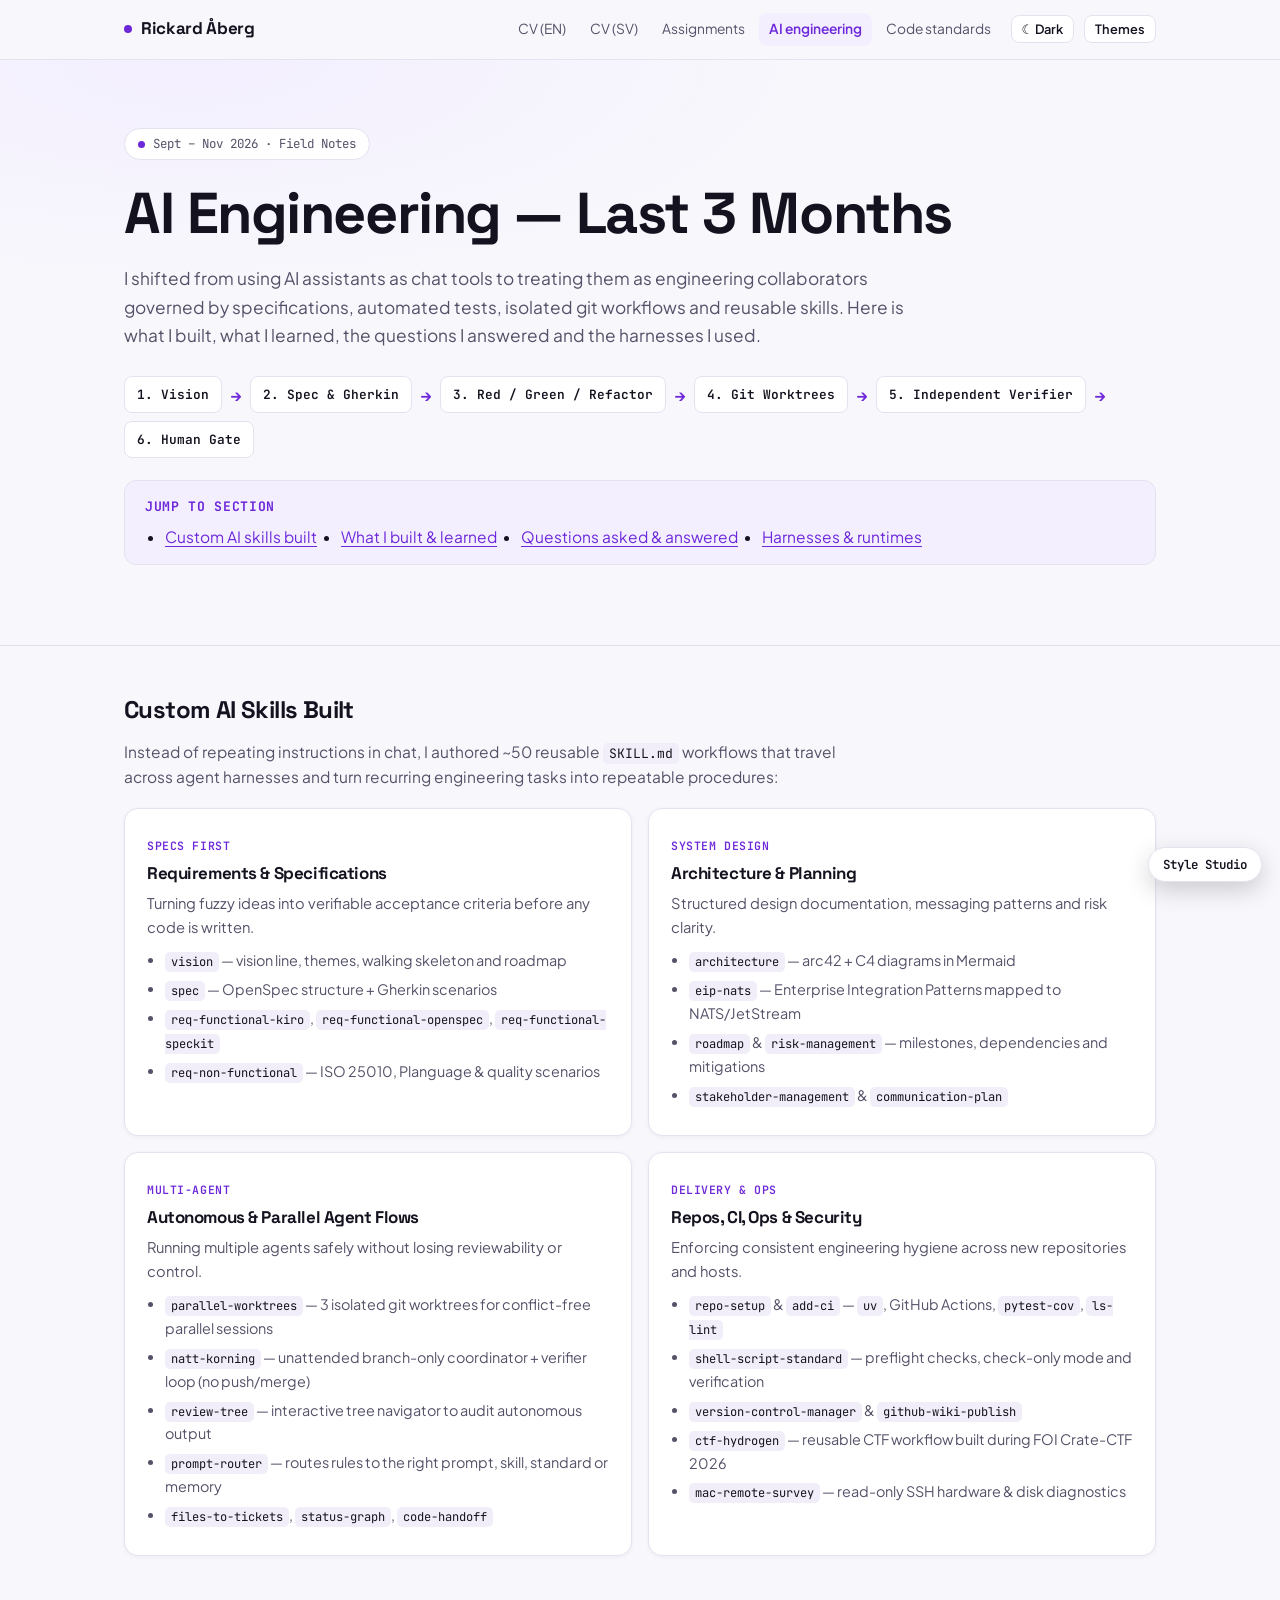
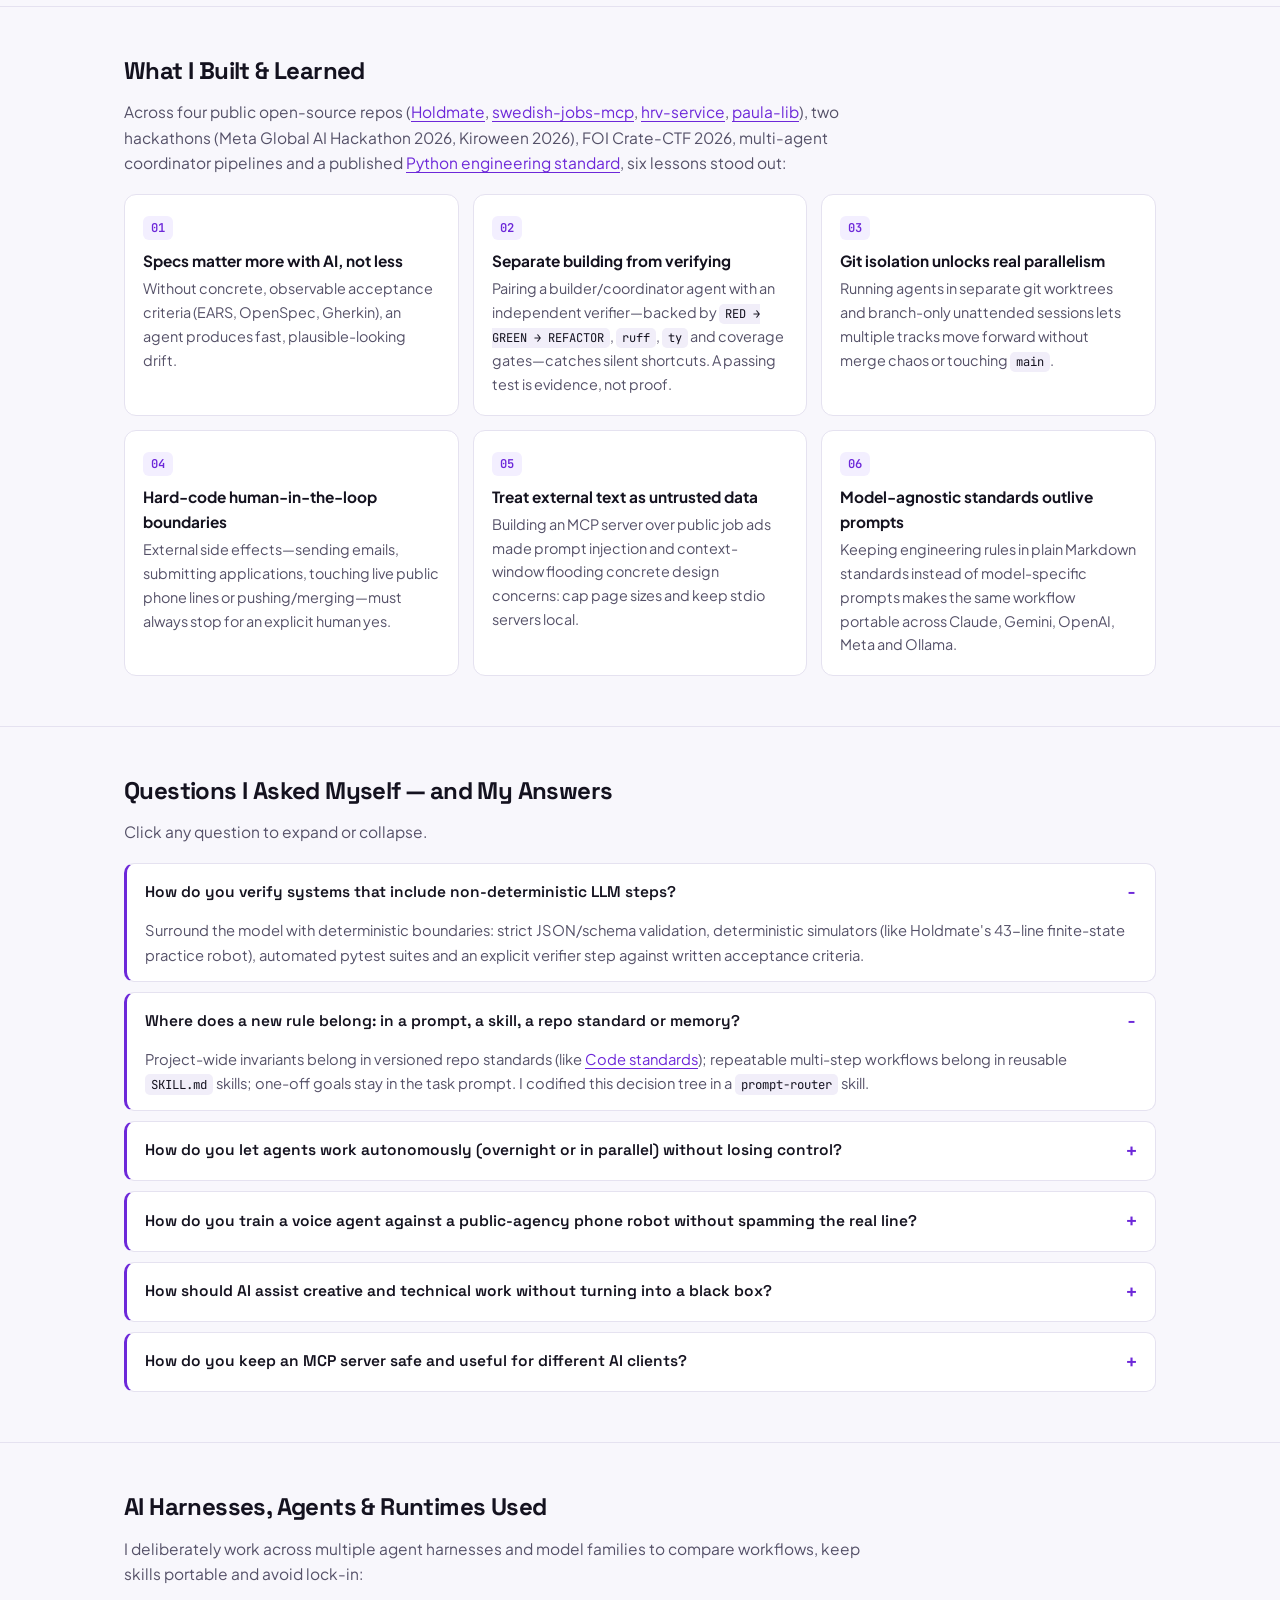
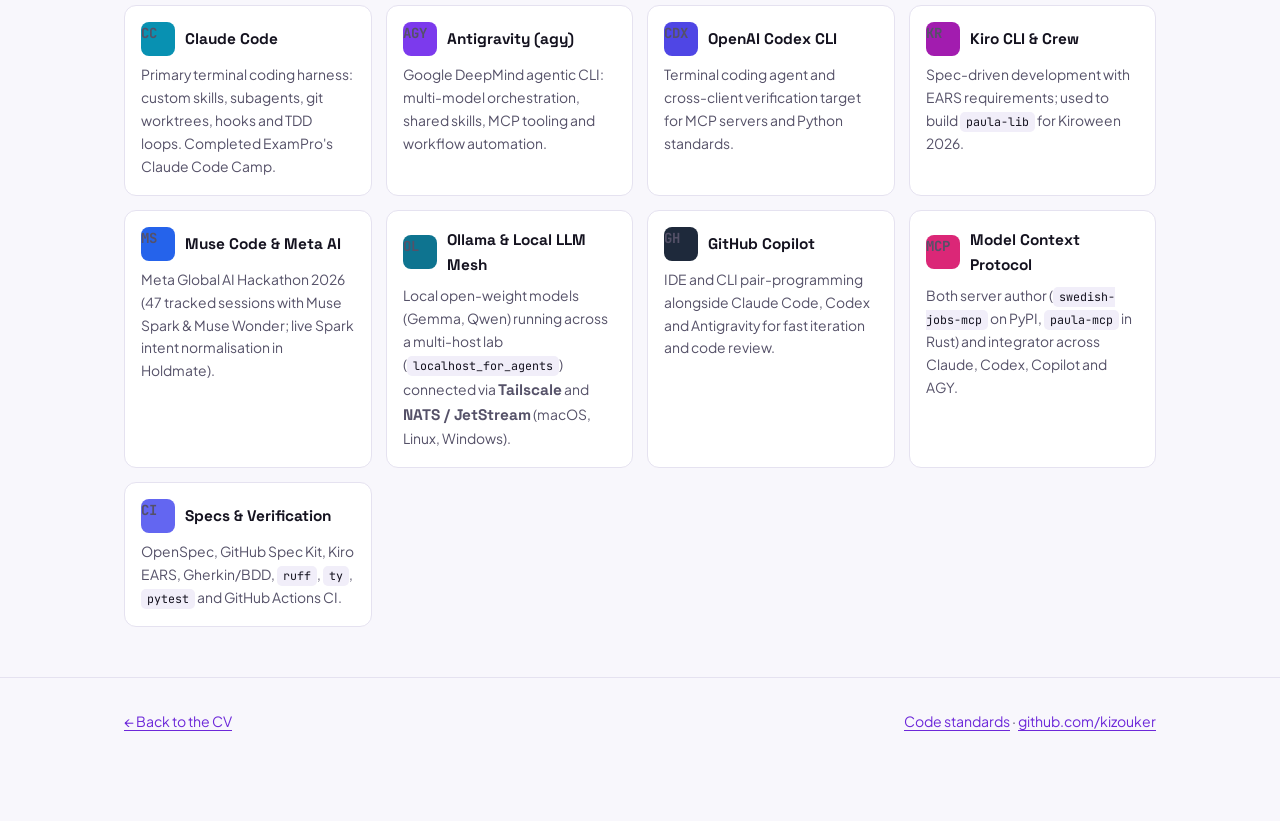
==== commit 7702c892: "Add simple theme controls: site-theme.js config, URL params, Copy share link & Copy config" ====
--- a/ai-engineering.html
+++ b/ai-engineering.html
@@ -6,6 +6,7 @@
 <title>AI Engineering — Rickard Åberg</title>
 <meta name="description" content="Three months of AI-assisted engineering: custom agent skills, projects, lessons learned, key engineering questions and AI harnesses used.">
 <link rel="stylesheet" href="style.css">
+<script src="site-theme.js"></script>
 <script src="theme.js"></script>
 </head>
 <body>
